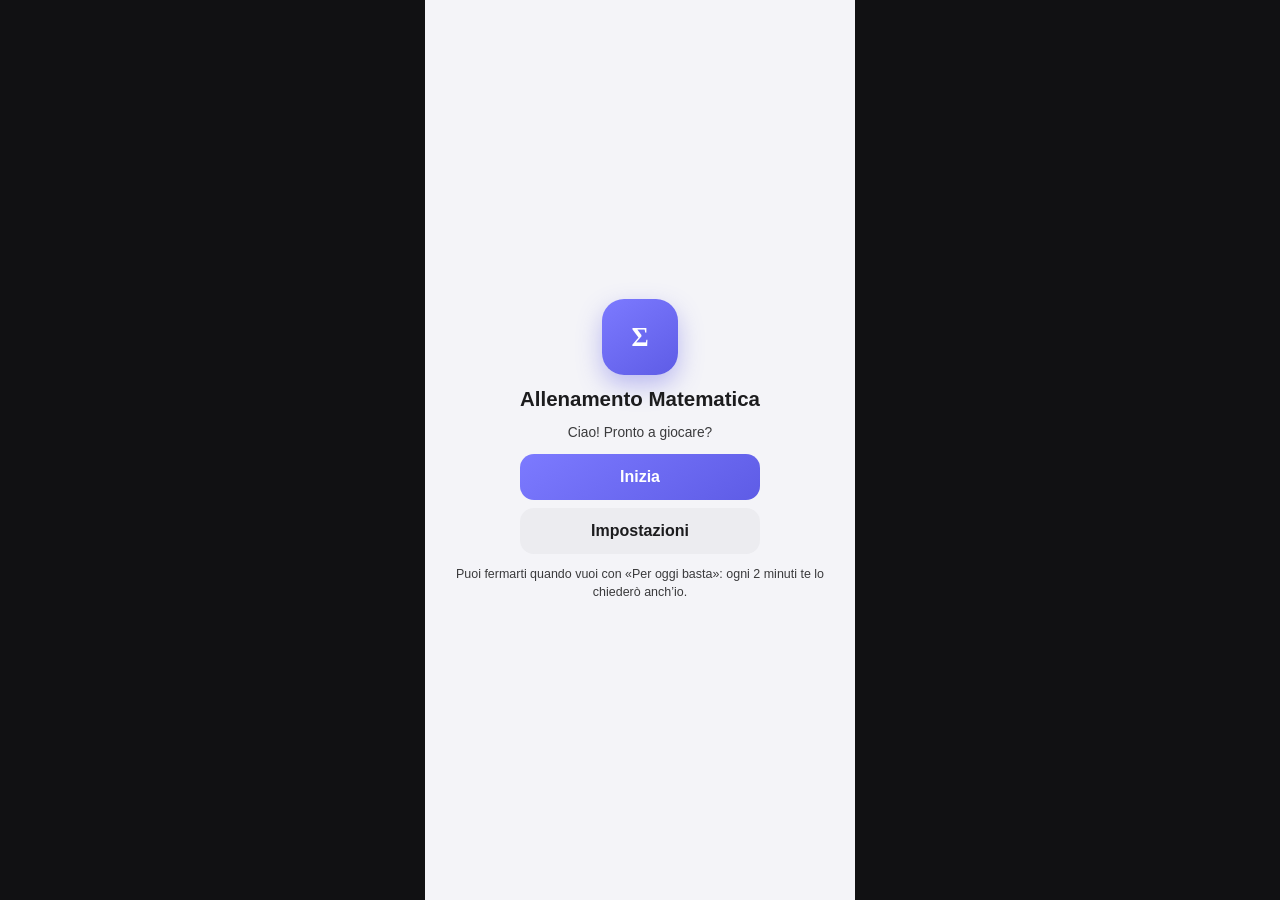
==== index.html @ 1731bcb5 "Add files via upload" ====
<!DOCTYPE html>
<html lang="it"><head>
<meta charset="UTF-8">
<meta name="viewport" content="width=device-width, initial-scale=1.0, maximum-scale=1.0, user-scalable=no, viewport-fit=cover">
<title>Allenamento Matematica</title>
<style>
:root{--bg:#f0f2f8;--card:#fff;--text:#1c1c1e;--accent:#5e5ce6;--ok:#34c759;--warn:#ff9f0a;--err:#ff3b30;--muted:#8e8e93}
body.bg-ok{background:#e8f8ef}body.bg-warn{background:#fff6e5}body.bg-err{background:#ffebe9}
.card.border-ok{border-color:var(--ok);background:#f0fdf4;box-shadow:0 0 0 3px rgba(52,199,89,.18)}
.card.border-warn{border-color:var(--warn);background:#fffbeb;box-shadow:0 0 0 3px rgba(255,159,10,.18)}
.card.border-err{border-color:var(--err);background:#fef2f2;box-shadow:0 0 0 3px rgba(255,59,48,.2)}
*{box-sizing:border-box;margin:0;padding:0;-webkit-tap-highlight-color:transparent;-webkit-touch-callout:none;-webkit-user-select:none;user-select:none;touch-action:manipulation}
input,textarea{-webkit-user-select:text;user-select:text;-webkit-touch-callout:default;touch-action:manipulation}
html,body{height:100%;width:100%;overflow:hidden;overscroll-behavior:none}
.settings{-webkit-overflow-scrolling:touch;overscroll-behavior:contain}
body{font-family:-apple-system,BlinkMacSystemFont,"SF Pro Text","Segoe UI",Roboto,Arial,sans-serif;background:#111113;color:var(--text);display:flex;justify-content:center;position:fixed;top:0;right:0;bottom:0;left:0;inset:0;padding:0;transition:background .35s;overscroll-behavior:none}
.card{width:100%;max-width:430px;height:100vh;height:100dvh;background:#fff;display:flex;flex-direction:column;overflow:hidden;border-radius:0;border:none;box-shadow:none}
.card>div:not(.hidden){flex:1;display:flex;flex-direction:column;min-height:0}
.hidden{display:none!important}
.btn{font-size:1rem;font-weight:700;height:46px;border:none;border-radius:14px;width:100%;color:#fff;background:var(--accent);display:flex;align-items:center;justify-content:center}
.btn:active{transform:scale(.97)}.btn:disabled{opacity:.4}
.btn-start{background:linear-gradient(145deg,#7c7aff,#5e5ce6)}
.btn-ghost{background:#ececf0;color:#3a3a3c;position:relative;overflow:hidden}
.btn-ghost.pressing::after{content:"";position:absolute;inset:0 auto 0 0;width:0;background:rgba(94,92,230,.35);animation:fill .9s linear forwards}
@keyframes fill{to{width:100%}}
.btn-soft{background:#636366}.btn-danger{background:#ff3b30}
.btn-exit{background:#ececf0;color:#3a3a3c;height:30px;padding:0 11px;border-radius:99px;font-size:.75rem;width:auto}
.menu,.end-screen{justify-content:center;align-items:center;gap:12px;text-align:center;padding:28px 22px}
.menu-icon{width:76px;height:76px;border-radius:22px;background:linear-gradient(145deg,#7c7aff,#5e5ce6);color:#fff;display:flex;align-items:center;justify-content:center;box-shadow:0 10px 24px rgba(94,92,230,.38)}
h1{font-size:1.28rem;font-weight:800}h2{font-size:1.1rem;font-weight:800;text-align:center}
.coach,.menu-hint,.mail-note{font-size:.86rem;color:var(--muted);line-height:1.4}
.menu-actions{display:flex;flex-direction:column;gap:8px;width:100%;max-width:240px}
.ex-wrap{min-height:0;position:relative}
.pane-top{margin:10px 10px 0;padding:10px 12px 8px;border-radius:16px;background:transparent;color:var(--text);display:flex;flex-direction:column;min-height:32%}
.pane-bot{flex:1;min-height:0;background:#1c1c1e;padding:12px 14px 16px;display:flex;border-radius:18px 18px 0 0}
.top{display:flex;justify-content:flex-end;align-items:center}
.level-wrap{flex:1}.level-label{font-size:.68rem;font-weight:600;color:var(--muted)}
.level-bar{height:6px;background:#e5e5ea;border-radius:99px;overflow:hidden}
.level-fill{height:100%;width:0;background:linear-gradient(90deg,#7c7aff,#5e5ce6);transition:width .35s}
.question-box{flex:1;display:flex;align-items:center;justify-content:center;padding:8px 8px 28px;position:relative}
.question{font-size:1.55rem;font-weight:800;text-align:center;line-height:1.25;color:#111}
.fb{position:absolute;left:12px;right:12px;bottom:8px;text-align:center;font-size:.86rem;font-weight:700;min-height:22px}
.fb-ok{color:#1a7f37}.fb-warn{color:#9a6700}.fb-err{color:#c92c22}
.fb-sub{display:block;font-size:.76rem;font-weight:600;opacity:.9;margin-top:2px}
.input-zone{display:flex;flex-direction:column;align-items:stretch;gap:8px;width:100%;flex:1;min-height:0}
.ans-show{height:46px;border:2px solid #3a3a3c;border-radius:14px;display:flex;align-items:center;justify-content:center;font-size:1.5rem;font-weight:700;background:#2c2c2e;color:#fff;flex-shrink:0}
.ans-show.empty{color:#8e8e93;font-weight:600}
.pad{flex:1;min-height:0;display:grid;grid-template-columns:repeat(3,1fr);grid-template-rows:repeat(4,1fr);gap:8px}
.pad button{border:none;border-radius:14px;background:#2c2c2e;color:#fff;font-size:1.25rem;font-weight:700;min-height:44px}
.pad button:active{transform:scale(.96);background:#3a3a3c}
.checkpoint{position:absolute;top:0;right:0;bottom:0;left:0;inset:0;background:#fff;z-index:5;display:flex;flex-direction:column;align-items:center;justify-content:center;gap:12px;padding:28px 22px;text-align:center}
.checkpoint-text{font-size:.95rem;font-weight:600;color:#3a3a3c;line-height:1.4}
.checkpoint-actions{display:flex;flex-direction:column;gap:8px;width:100%;max-width:240px}
.summary{font-size:.88rem;line-height:1.5;background:#f2f2f7;padding:12px;border-radius:14px;text-align:left;width:100%}
.settings{justify-content:flex-start;padding:16px 16px 24px;overflow-y:auto;gap:8px}
.settings-info{font-size:.72rem;line-height:1.4;color:var(--muted);background:#f2f2f7;border-radius:12px;padding:8px 10px}
.settings-info strong{color:#3a3a3c}
.settings label{font-size:.68rem;font-weight:600;color:var(--muted);display:block;margin-bottom:3px;text-transform:uppercase}
.settings input[type=text],.settings input[type=email]{font-size:.9rem;width:100%;padding:9px 12px;border:2px solid #d1d1d6;border-radius:12px;background:#f9f9fb}
.settings input[type=range]{width:100%;accent-color:#5e5ce6}
.level-set{background:#f2f2f7;border-radius:14px;padding:10px}
.level-set-head{display:flex;justify-content:space-between;align-items:center;font-size:.78rem;font-weight:700;margin:8px 0 4px}.settings-info{margin:0}
.chk{display:flex;align-items:center;gap:8px;font-size:.78rem;font-weight:600;color:#3a3a3c;margin-top:8px;text-transform:none}
.chk input{width:16px;height:16px;accent-color:#5e5ce6}
.gauges{display:flex;gap:8px;margin-bottom:8px}.gauge{flex:1;text-align:center}
.gauge svg{width:96px;height:54px;display:block;margin:0 auto}
.g-lab{font-size:.62rem;font-weight:700;color:var(--muted);text-transform:uppercase;margin-top:2px}
.g-val{font-size:.82rem;font-weight:800}
.g-hint{font-size:.62rem;font-weight:600;color:var(--muted);margin-top:4px;text-transform:none}
.settings .row{display:flex;gap:8px}.settings .row .btn{flex:1;height:40px;font-size:.85rem}


.ex-wrap{flex:1;min-height:0}.card:has(#screen-ex:not(.hidden)),.card.is-ex{border-radius:18px 18px 0 0}
.pane-top{flex:1 1 48%;min-height:0;margin:0;padding:12px 14px 8px;border-radius:0;background:#fff;border:none;color:#1c1c1e;display:flex;flex-direction:column}
.pane-top .level-label{color:#8e8e93}
.pane-top .level-bar{background:#ececf0}
.pane-top .level-fill{background:linear-gradient(90deg,#7c7aff,#5e5ce6)}
.pane-top .btn-exit{background:#5e5ce6;color:#fff;border:none;height:34px;padding:0 12px;font-weight:700}
.pane-top .question{color:#111}
.pane-top .fb-ok{color:#1a7f37}.pane-top .fb-warn{color:#9a6700}.pane-top .fb-err{color:#c92c22}
.pane-top.tone-ok{background:#f0fdf4;border-color:#34c759}
.pane-top.tone-warn{background:#fffbeb;border-color:#ff9f0a}
.pane-top.tone-err{background:#fef2f2;border-color:#ff3b30}
.pane-bot{flex:0 0 50%;height:50%;min-height:50%;width:100%;margin:0;padding:8px 8px calc(8px + env(safe-area-inset-bottom));background:#111113;border-radius:0;display:flex}
.input-zone{gap:8px}
.ans-show{background:#1c1c1e;border-color:#3a3a3c;color:#fff}
.pad{gap:7px}
.pad button{background:#2c2c2e;color:#f2f2f7;border-radius:16px}
.pad-actions{display:flex;gap:8px;flex-shrink:0;height:52px}
.btn-skip{flex:0 0 34%;background:#ff9f0a;color:#fff;height:52px;font-size:.9rem}
.btn-ok{flex:1;background:#34c759;color:#fff;height:52px;font-size:1.05rem}


.modal{position:absolute;top:0;right:0;bottom:0;left:0;inset:0;background:rgba(28,28,30,.45);display:flex;align-items:center;justify-content:center;z-index:20;padding:22px}
.modal.hidden{display:none!important}
.modal-box{background:#fff;border-radius:18px;padding:18px 16px;width:100%;max-width:300px;box-shadow:0 12px 40px rgba(0,0,0,.18)}
.modal-box p{font-size:.92rem;font-weight:600;color:#1c1c1e;line-height:1.4;margin-bottom:14px;text-align:center}
.modal-actions{display:flex;gap:8px}
.modal-actions .btn{height:42px;font-size:.9rem}

.set-head{display:flex;align-items:center;justify-content:space-between;gap:8px;margin-bottom:4px}
.set-head h2{margin:0;text-align:left}
.link-help{border:none;background:none;color:#5e5ce6;font-weight:700;font-size:.82rem;padding:4px 0}
.scale-table{width:100%;border-collapse:collapse;font-size:.72rem}
.scale-table td{padding:2px 0;vertical-align:baseline}
.scale-table td.n{width:36px;font-weight:800;color:#1c1c1e;white-space:nowrap}
.scale-table td.l{font-weight:700;padding-right:8px;white-space:nowrap}
.scale-table td.d{color:#8e8e93}
.settings{padding:10px 12px 16px;gap:6px}
.settings input[type=text],.settings input[type=email]{padding:7px 10px}
.settings .row .btn{height:36px}
.gauge svg{width:72px;height:42px}
.g-hint{display:none}

body,.card{background:#111113}
.menu,.end-screen,.settings{background:#111113;color:#f2f2f7}
.menu h1,.end-screen h2,.settings h2,.set-head h2{color:#fff}
.coach,.menu-hint,.mail-note,.settings label,.g-lab,.g-val,.level-set-head,.chk{color:#d1d1d6}
.settings-info{background:#1c1c1e;color:#c7c7cc}
.settings-info strong{color:#fff}
.level-set{background:#1c1c1e}
.settings input[type=text],.settings input[type=email]{background:#2c2c2e;border-color:#3a3a3c;color:#fff}
.btn-ghost{background:#2c2c2e;color:#fff}
.link-help{color:#a5a4ff}
.scale-table td.n,.scale-table td.l{color:#fff}
.scale-table td.d{color:#8e8e93}
.modal-box{background:#1c1c1e}
.modal-box p{color:#fff}
.summary{background:#1c1c1e;color:#f2f2f7}
.pane-top{
  flex:1 1 48%;min-height:0;margin:10px;padding:12px 14px;
  border-radius:18px;background:#f7f7fa;color:#1c1c1e;
  border:3px solid #3a3a3c;display:flex;flex-direction:column;
}
.pane-top .question{color:#111}
.pane-top .level-label{color:#636366}
.pane-top .btn-exit{background:#5e5ce6;color:#fff}
.pane-top.tone-ok{background:#e8f8ef;border-color:#34c759;border-width:4px}
.pane-top.tone-warn{background:#fff6e5;border-color:#ff9f0a;border-width:4px}
.pane-top.tone-err{background:#ffebe9;border-color:#ff3b30;border-width:4px}
.pane-bot{flex:0 0 50%;height:50%;background:#111113;margin:0;padding:8px 8px calc(8px + env(safe-area-inset-bottom));border-radius:0}
.lock-btn{width:100%;height:40px;border:none;border-radius:12px;font-weight:800;font-size:.82rem;margin-top:8px}
.lock-btn.off{background:#2c2c2e;color:#d1d1d6}
.lock-btn.on{background:#34c759;color:#fff}

.menu,.end-screen,.settings{background:#f4f4f8;color:#1c1c1e}
.menu h1,.end-screen h2,.settings h2,.set-head h2{color:#1c1c1e}
.coach,.mail-note,.settings label{color:#8e8e93}
.settings-info{background:#fff;color:#3a3a3c}
.settings-info strong{color:#1c1c1e}
.level-set{background:#fff}
.settings input[type=text],.settings input[type=email]{background:#fff;border-color:#d1d1d6;color:#1c1c1e}
.btn-ghost{background:#ececf0;color:#1c1c1e}
.link-help{color:#5e5ce6}
.scale-table td.n,.scale-table td.l{color:#1c1c1e}
.scale-table td.d{color:#8e8e93}
.modal-box{background:#fff}
.modal-box p{color:#1c1c1e}
.summary{background:#fff;color:#1c1c1e}
.bars{display:flex;flex-direction:column;gap:5px;flex:1;margin-right:8px}
.bar-row{display:flex;align-items:center;gap:8px}
.bar-row span{font-size:.62rem;font-weight:700;color:#636366;width:52px;flex-shrink:0}
.bar-track{flex:1;height:6px;background:#e5e5ea;border-radius:99px;overflow:hidden}
.bar-fill{height:100%;width:0;border-radius:99px;transition:width .35s}
.bar-fill.lvl{background:#5e5ce6}
.bar-fill.pct{background:#34c759}

.x-close{width:36px;height:36px;border:none;border-radius:18px;background:#ececf0;color:#1c1c1e;font-size:1.4rem;font-weight:700;line-height:1}
.settings{padding:8px 12px 12px;gap:5px}
.settings .row .btn{height:34px;font-size:.8rem}
.settings input[type=text],.settings input[type=email]{padding:6px 10px;font-size:.86rem}
.gauge svg{width:64px;height:38px}

@keyframes pop{0%{transform:scale(.92);opacity:0}60%{transform:scale(1.03);opacity:1}100%{transform:scale(1);opacity:1}}
@keyframes fadeUp{from{opacity:0;transform:translateY(10px)}to{opacity:1;transform:translateY(0)}}
@keyframes bounceWin{0%{transform:scale(1)}30%{transform:scale(1.07)}55%{transform:scale(.97)}78%{transform:scale(1.02)}100%{transform:scale(1)}}
@keyframes bounceTxt{0%{transform:scale(.4);opacity:0}35%{transform:scale(1.18);opacity:1}55%{transform:scale(.92)}75%{transform:scale(1.06)}100%{transform:scale(1);opacity:1}}
@keyframes pulseOk{0%{box-shadow:0 0 0 0 rgba(52,199,89,.45)}100%{box-shadow:0 0 0 14px rgba(52,199,89,0)}}
@keyframes pulseWarn{0%{box-shadow:0 0 0 0 rgba(255,159,10,.4)}100%{box-shadow:0 0 0 12px rgba(255,159,10,0)}}
@keyframes pulseErr{0%{box-shadow:0 0 0 0 rgba(255,59,48,.4)}100%{box-shadow:0 0 0 12px rgba(255,59,48,0)}}
@keyframes joy1{0%{transform:translateY(12px);opacity:0}55%{transform:translateY(-3px);opacity:1}100%{transform:translateY(0);opacity:1}}
@keyframes joy2{0%{transform:scale(.7);opacity:0}50%{transform:scale(1.08);opacity:1}100%{transform:scale(1);opacity:1}}
@keyframes joy3{0%{letter-spacing:.4px;opacity:0}100%{letter-spacing:0;opacity:1}}
@keyframes joy4{0%{transform:translateY(8px) scale(.96);opacity:0}100%{transform:none;opacity:1}}
@keyframes shakeSoft{0%,100%{transform:translateX(0)}25%{transform:translateX(-3px)}50%{transform:translateX(3px)}75%{transform:translateX(-2px)}}
@keyframes shakeHard{0%,100%{transform:translateX(0)}12%{transform:translateX(-10px)}24%{transform:translateX(10px)}36%{transform:translateX(-8px)}48%{transform:translateX(8px)}60%{transform:translateX(-5px)}76%{transform:translateX(4px)}}
.anim-pop{animation:pop .32s cubic-bezier(.22,1,.36,1)}
.anim-celeb{animation:bounceWin .55s cubic-bezier(.22,1,.36,1)}
.end-screen{animation:fadeUp .38s cubic-bezier(.22,1,.36,1)}
.end-screen h2{color:#1a7f37}
.fb-anim-joy1,.fb-anim-joy2,.fb-anim-joy3,.fb-anim-joy4{animation:bounceTxt .55s cubic-bezier(.22,1,.36,1);transform-origin:center}
.fb-anim-joy2{animation:joy2 .45s cubic-bezier(.22,1,.36,1)}
.fb-anim-joy3{animation:joy3 .4s ease-out}
.fb-anim-joy4{animation:joy4 .4s cubic-bezier(.22,1,.36,1)}
.fb-anim-sad1,.fb-anim-sad2,.fb-anim-sad3{animation:shakeSoft .38s ease-out}
.fb-anim-err{animation:shakeHard .5s ease-out}
.pane-top{transition:background .35s cubic-bezier(.22,1,.36,1),border-color .35s cubic-bezier(.22,1,.36,1),box-shadow .35s}
.pane-top.tone-ok{animation:pulseOk .55s ease-out}
.pane-top.tone-warn{animation:pulseWarn .5s ease-out,shakeSoft .38s ease-out}
.pane-top.tone-err{animation:pulseErr .5s ease-out,shakeHard .5s ease-out}
.pad button{transition:transform .08s,background .12s}
.btn,.btn-ok,.btn-skip,.btn-exit{transition:transform .12s,opacity .15s,filter .15s}
.menu-icon{transition:transform .25s}
.menu-icon:active{transform:scale(.96)}
.coach,.menu-hint{color:#3a3a3c}
.menu-hint{font-size:.78rem;font-weight:500}
.mail-note{color:#636366}
.settings label{color:#636366}
.scale-table td.d{color:#636366}
.lock-btn.off{background:#3a3a3c;color:#fff}
.pane-top{background:#fafafa;border:3px solid #2c2c2e}
.pane-top .question{color:#000}
.fb-ok{color:#0d7a32}.fb-warn{color:#8a5a00}.fb-err{color:#b42318}
.modal-actions{flex-wrap:wrap}
.modal-actions .btn{flex:1;min-width:28%;font-size:.78rem;padding:0 6px}

</style></head>
<body>
<div class="card" id="card">
<div id="screen-menu" class="menu">
<div class="menu-icon" aria-hidden="true"><svg viewBox="0 0 64 64" width="42" height="42"><text x="32" y="46" text-anchor="middle" font-size="40" font-weight="800" fill="#fff" font-family="Georgia, serif">&#931;</text></svg></div>
<h1>Allenamento Matematica</h1>
<p class="coach" id="coach-text">Ciao! Pronto a giocare?</p>
<div class="menu-actions">
<button class="btn btn-start" id="btn-start">Inizia</button>
<button class="btn btn-ghost" id="btn-settings">Impostazioni</button>
</div>
<p class="menu-hint" id="menu-hint">Puoi fermarti quando vuoi con «Per oggi basta»: ogni 2 minuti te lo chiederò anch’io.</p>
</div>
<div id="screen-ex" class="ex-wrap hidden">
<div class="pane-top">
<div class="top">
<button class="btn-exit" id="btn-enough">Per oggi basta</button>
</div>
<div class="question-box" id="qbox"><div class="question anim-pop" id="qtext"></div>
<div id="fb" class="fb hidden"></div></div>
</div>
<div class="pane-bot"><div class="input-zone">
<div class="ans-show empty" id="ans">Risposta</div>
<div class="pad" id="pad">
<button type="button" data-k="1">1</button><button type="button" data-k="2">2</button><button type="button" data-k="3">3</button>
<button type="button" data-k="4">4</button><button type="button" data-k="5">5</button><button type="button" data-k="6">6</button>
<button type="button" data-k="7">7</button><button type="button" data-k="8">8</button><button type="button" data-k="9">9</button>
<button type="button" data-k=":">:</button><button type="button" data-k="0">0</button><button type="button" data-k="del">⌫</button>
</div>
<div class="pad-actions">
<button class="btn btn-skip" id="btn-skip">Passa</button>
<button class="btn btn-ok" id="btn-ok">Conferma</button>
</div>
</div></div>
<div class="checkpoint hidden" id="checkpoint">
<p class="checkpoint-text" id="cp-text">Continuiamo o ci fermiamo?</p>
<div class="checkpoint-actions">
<button class="btn" id="cp-continue">Continua</button>
<button class="btn btn-soft" id="cp-stop">Per oggi basta</button>
</div></div></div>
<div id="screen-end" class="end-screen hidden">
<h2 id="end-title">Sessione chiusa</h2>
<div class="summary" id="sum"></div>
<p class="mail-note" id="mail-note"></p>
<button class="btn btn-soft" id="btn-home">Torna allinizio</button>
</div>
<div id="screen-set" class="settings hidden">
<div class="set-head"><h2>Impostazioni</h2><div><button type="button" class="link-help" id="help-toggle">Come funziona</button> <button type="button" class="x-close" id="btn-set-back" aria-label="Chiudi">×</button></div></div>
<div id="help-box" class="hidden">
<p class="settings-info"><strong>Che cos’è</strong><br>
App di allenamento al calcolo. Il ragazzo risponde alle domande. Il tutor decide fin dove può arrivare la difficoltà.</p>
<p class="settings-info"><strong>Tetto (livello massimo)</strong><br>
Numero da 0 a 10. 0 = solo addizioni piccole. 10 = mix da adulto (soldi, percentuali, orologio). Le domande non superano questo valore.</p>
<p class="settings-info"><strong>Raggiunto</strong><br>
Punto a cui è arrivato finora. All’inizio di una sessione riparte da qui, non da zero. Solo «Reset livello» lo azzera.</p>
<p class="settings-info"><strong>Come sale e scende</strong><br>
Risposta giusta al primo tentativo: sale di 1, fino al tetto.<br>
Risposta sbagliata o «Passa»: scende di 1, fino a 0.<br>
Dopo un errore l’app mostra lo stesso calcolo scritto in un altro modo. Si può riscrivere il numero senza cancellare.</p>
<p class="settings-info"><strong>Minuti</strong><br>
Dopo questi minuti l’app chiede se continuare o fermarsi. Si può sempre uscire con «Per oggi basta».</p>
<p class="settings-info"><strong>Tasti in basso</strong><br>
Reset livello = solo il raggiunto. Reset report = solo lo storico. Reset tutto = nome, livello e report.</p>
</div><p class="settings-info" id="scale-info"></p>
<div class="level-set">
<div class="gauges">
<div class="gauge"><svg viewBox="0 0 100 58" id="g-now"></svg><div class="g-lab">Raggiunto</div><div class="g-val" id="g-now-val">0</div><div class="g-hint">Lancetta chiara = già fatto</div></div>
<div class="gauge"><svg viewBox="0 0 100 58" id="g-cap"></svg><div class="g-lab">Tetto</div><div class="g-val" id="g-cap-val">10</div><div class="g-hint">Fino a qui si può salire</div></div>
</div>
<div class="level-set-head"><span>Livello massimo</span><span id="set-cap-num">10/10</span></div>
<input type="range" id="set-cap" min="0" max="10" step="1" value="10">
<p class="settings-info" id="set-level-desc" style="margin:6px 0 0;padding:0;background:transparent"></p>
<button type="button" class="lock-btn off" id="set-lock">Tetto aperto · tocca per bloccare</button>
<div class="level-set-head" style="margin-top:8px"><span>Ogni quanti minuti chiedere</span><span id="set-mins-num">2 min</span></div>
<input type="range" id="set-mins" min="1" max="10" step="1" value="2">
</div>
<div><label>Nome</label><input type="text" id="set-name" placeholder="Nome del ragazzo"></div>
<div><label>Nome tutor</label><input type="text" id="set-tutor-name" placeholder="Nome tutor"></div>
<div><label>Email tutor</label><input type="email" id="set-email" placeholder="tutor@email.com"></div>
<div class="row"><button class="btn" id="btn-save">Salva</button></div>
<div class="row"><button class="btn btn-soft" id="btn-reset-level">Reset livello</button><button class="btn btn-soft" id="btn-reset-hist">Reset report</button></div>
<div class="row"><button class="btn btn-danger" id="btn-reset-all">Reset tutto</button></div>

</div>
<div class="modal hidden" id="modal">
<div class="modal-box">
<p id="modal-text"></p>
<div class="modal-actions" id="modal-actions">
<button class="btn btn-ghost" id="modal-no">Annulla</button>
<button class="btn btn-soft" id="modal-stay" style="display:none">Resta qui</button>
<button class="btn" id="modal-yes">Ok</button>
</div></div></div>
</div>
<script>
(() => {
  const MAX_LEVEL=10, MIN_LEVEL=0;
  const LEVEL_INFO=[
    {min:0,max:0,label:"Inizio",desc:"Solo addizioni piccole"},
    {min:1,max:2,label:"Base",desc:"Addizioni e sottrazioni"},
    {min:3,max:4,label:"Tempo",desc:"Orologio"},
    {min:5,max:6,label:"Intermedio",desc:"Moltiplicazioni e frazioni"},
    {min:7,max:8,label:"Esperto",desc:"Divisioni"},
    {min:9,max:9,label:"Ampio",desc:"Numeri piu alti"},
    {min:10,max:10,label:"Adulto",desc:"Mix, soldi, percentuali"}
  ];
  const levelInfo=lvl=>LEVEL_INFO.find(t=>lvl>=t.min&&lvl<=t.max)||LEVEL_INFO[LEVEL_INFO.length-1];
  const LS={
    get:function(k){ try{ return localStorage.getItem(k); }catch(e){ return null; } },
    set:function(k,v){ try{ localStorage.setItem(k,v); return true; }catch(e){ return false; } },
    clear:function(){ try{ localStorage.clear(); }catch(e){} }
  };
  document.addEventListener("touchstart",function(){},{passive:true});
  document.addEventListener("contextmenu",function(e){ var t=e.target; if(t&&(t.tagName==="INPUT"||t.tagName==="TEXTAREA")) return; e.preventDefault(); });
  let NAME=LS.get("m_name")||"";
  let TUTOR_NAME=LS.get("m_tutor_name")||"";
  let TUTOR=LS.get("m_email")||"";
  let cap=+LS.get("m_cap"); if(Number.isNaN(cap)||cap<MIN_LEVEL||cap>MAX_LEVEL) cap=MAX_LEVEL;
  let locked=LS.get("m_lock")==="1";
  let mins=+LS.get("m_mins")||2; if(mins<1||mins>10) mins=2;
  const checkSec=()=>mins*60;
  let reached=+LS.get("m_reached"); if(Number.isNaN(reached)) reached=+LS.get("m_level")||0;
  let level=MIN_LEVEL;
  let history=JSON.parse(LS.get("m_hist")||"[]");
  let sigs=JSON.parse(LS.get("m_sigs")||"[]");
  let session=[],cur=null,attempts=0,busy=false,qStart=0,checkTimer=null,sessionKind="add",replaceNext=false,winStreak=0;
  const $=id=>document.getElementById(id);
  function resetTheme(){var top=document.querySelector('.pane-top'); if(top) top.classList.remove('tone-ok','tone-warn','tone-err');}
  function theme(k){resetTheme(); var top=document.querySelector('.pane-top'); if(top&&k) top.classList.add('tone-'+k);}
  const playLevel=()=>Math.max(MIN_LEVEL,Math.min(cap,level));
  const rand=(a,b)=>Math.floor(Math.random()*(b-a+1))+a;
  function fillSettings(){
    $("set-name").value=NAME||"";
    $("set-tutor-name").value=TUTOR_NAME||"";
    $("set-email").value=TUTOR||"";
    syncSetSliders();
  }
  function show(id){["screen-menu","screen-ex","screen-end","screen-set"].forEach(s=>$(s).classList.toggle("hidden",s!==id)); $("card").classList.toggle("is-ex",id==="screen-ex"); if(id==="screen-menu") updateMini(); if(id==="screen-set") fillSettings();}
  function updateMini(){
    $("coach-text").textContent=NAME?("Ciao "+NAME+"! Pronto a giocare?"):"Ciao! Pronto a giocare?";
    var hint=$("menu-hint");
    if(hint) hint.textContent="Puoi fermarti quando vuoi con «Per oggi basta»: ogni "+mins+" minut"+(mins===1?"o":"i")+" te lo chiederò anch’io.";
  }
  function updateLevelUI(){/* barre rimosse: non distrarre */}
  function getAns(){const el=$("ans"); return el.classList.contains("empty")?"":(el.textContent||"").trim();}
  function setAns(v){const el=$("ans"); if(!v){el.textContent="Risposta";el.classList.add("empty");}else{el.textContent=v;el.classList.remove("empty");}}
  function gaugeColor(v){return v<=3?"#34c759":v<=7?"#ff9f0a":"#ff3b30";}
  function needle(val,color){const t=val/MAX_LEVEL,a=Math.PI*(1+t); return "<line x1='50' y1='50' x2='"+(50+36*Math.cos(a))+"' y2='"+(50+36*Math.sin(a))+"' stroke='"+color+"' stroke-width='3' stroke-linecap='round'/>";}
  function drawGauge(id,val,ghost){
    const el=$(id); if(!el) return;
    const t=val/MAX_LEVEL,col=gaugeColor(val);
    let html="<path d='M14 50 A36 36 0 0 1 86 50' fill='none' stroke='#e5e5ea' stroke-width='10' stroke-linecap='round'/>"+
      "<path d='M14 50 A36 36 0 0 1 86 50' fill='none' stroke='"+col+"' stroke-width='10' stroke-linecap='round' stroke-dasharray='"+(t*113)+" 113'/>";
    if(ghost!=null&&ghost!==val) html+=needle(ghost,"#c7c7cc");
    el.innerHTML=html+needle(val,"#3a3a3c")+"<circle cx='50' cy='50' r='4' fill='#3a3a3c'/>";
  }
  function syncLockBtn(){
    var b=$("set-lock");
    if(!b) return;
    b.className="lock-btn "+(locked?"on":"off");
    b.textContent=locked?"Tetto bloccato a "+cap+" · tocca per sbloccare":"Tetto aperto a "+cap+" · tocca per bloccare";
  }
  function syncSetSliders(){
    $("set-cap").value=String(cap); $("set-cap-num").textContent=cap+"/"+MAX_LEVEL;
    syncLockBtn(); $("set-mins").value=String(mins); $("set-mins-num").textContent=mins+" min";
    const li=levelInfo(cap); $("set-level-desc").textContent=li.label+" — "+li.desc;
    $("g-now-val").textContent=String(reached); $("g-cap-val").textContent=String(cap);
    drawGauge("g-now",Math.min(reached,cap),reached>cap?reached:null); drawGauge("g-cap",cap,null);
  }
  function kindFor(lvl){
    if(lvl<=0) return "add";
    if(lvl<=2) return Math.random()<.5?"add":"sub";
    if(lvl<=4) return "time";
    if(lvl<=6) return Math.random()<.5?"mul":"frac";
    if(lvl<=8) return "div";
    if(lvl===9) return ["add","sub","mul","div"][rand(0,3)];
    return ["mul","div","pct","triple","money","time"][rand(0,5)];
  }
  function build(lvl){
    const type=sessionKind;
    let text="",target="",allowed=[],cat="",hint="",a=0,b=0,op="+";
    const hi=lvl===0?6:lvl<=2?12:lvl<=8?24+lvl*3:160;
    if(type==="add"||type==="sub"||type==="mul"){
      cat="Aritmetica"; op=type==="sub"?"-":type==="mul"?"*":"+";
      if(op==="+"){a=rand(1,hi);b=rand(1,hi);target=String(a+b);hint=a+" e ancora "+b;}
      else if(op==="-"){a=rand(3,Math.max(4,hi));b=rand(1,a);target=String(a-b);hint="da "+b+" quanto manca a "+a;}
      else{a=rand(2,lvl>=9?19:Math.min(12,2+lvl));b=rand(2,lvl>=9?12:Math.min(9,2+Math.floor(lvl/2)));target=String(a*b);hint=a+" per "+b;}
      text=a+" "+(op==="*"?"x":op)+" "+b+" = ?"; allowed=[target];
    } else if(type==="frac"){
      cat="Frazioni"; const fracs=[{n:"la meta di",d:2},{n:"un terzo di",d:3},{n:"un quarto di",d:4}];
      const f=fracs[rand(0,Math.min(2,Math.max(0,lvl-5)))]; const base=rand(1,2+lvl)*f.d;
      text="Quanto e "+f.n+" "+base+"?"; target=String(base/f.d); allowed=[target]; hint=base+" spezzato in "+f.d+" parti uguali";
    } else if(type==="div"){
      cat="Divisioni"; b=rand(2,9); const res=rand(2,8); a=b*res;
      text=a+" : "+b+" = ?"; target=String(res); allowed=[target]; hint=b+" x ? = "+a; op="/";
    } else if(type==="pct"){
      cat="Percentuali"; const p=[10,20,25,50][rand(0,3)], base=rand(2,12)*10;
      target=String(Math.round(base*p/100)); text=p+"% di "+base+" = ?"; allowed=[target]; hint=p+"% e "+p+"/100 di "+base;
    } else if(type==="triple"){
      cat="Tre termini"; a=rand(10,80); b=rand(10,80); const c=rand(2,20);
      if(Math.random()<.5){target=String(a+b-c);text=a+" + "+b+" - "+c+" = ?";hint="prima "+a+"+"+b+", poi togli "+c;}
      else{target=String(a-c+b);text=a+" - "+c+" + "+b+" = ?";hint="prima "+a+"-"+c+", poi aggiungi "+b;}
      allowed=[target];
    } else if(type==="money"){
      cat="Soldi"; a=[1,2,3,5][rand(0,3)]; b=rand(2,4);
      target=String(a*b); text=b+" cose da "+a+" euro. Totale?"; allowed=[target]; hint=a+" per "+b+" volte"; op="E";
    } else {
      cat="Orologio"; const h=rand(8,18), m=Math.random()>.55?30:0, addH=rand(0,2), addM=Math.random()>.5?30:(addH===0?30:0);
      const start=String(h).padStart(2,"0")+":"+String(m).padStart(2,"0");
      const tot=h*60+m+addH*60+addM, fh=Math.floor(tot/60)%24, fm=tot%60;
      target=String(fh).padStart(2,"0")+":"+String(fm).padStart(2,"0");
      const delta=addH&&!addM?(addH===1?"1 ora":addH+" ore"):addH&&addM?(addH===1?"1 ora e mezza":addH+" ore e mezza"):"mezzora";
      text="Sono le "+start+". Tra "+delta+", che ora sara?"; hint="parti da "+start+" e aggiungi "+delta;
      allowed=[target, fh+"."+String(fm).padStart(2,"0"), fh+":"+String(fm).padStart(2,"0")];
      if(fm===0){ allowed.push(String(fh), String(fh).padStart(2,"0")); const h12=fh>12?fh-12:fh; allowed.push(String(h12), String(h12).padStart(2,"0")); }
    }
    return {text:text,target:target,allowed:allowed,cat:cat,hint:hint,a:a,b:b,op:op,kind:type,sig:cat+"_"+text};
  }
  function nextQ(){
    sessionKind=kindFor(playLevel());
    let ex=null,tries=0;
    while(!ex&&tries<40){tries++; const c=build(playLevel()); if(!sigs.includes(c.sig)) ex=c;}
    if(!ex) ex=build(playLevel());
    sigs.push(ex.sig); if(sigs.length>60) sigs.shift(); LS.set("m_sigs",JSON.stringify(sigs));
    cur=ex; attempts=0;
    const qel=$("qtext"); qel.textContent=cur.text; qel.classList.remove("anim-pop"); void qel.offsetWidth; qel.classList.add("anim-pop");
    setAns(""); busy=false; replaceNext=false; $("btn-ok").disabled=false; $("fb").className="fb hidden"; resetTheme(); qStart=Date.now();
  }
  function start(){
    session=[]; level=Math.max(MIN_LEVEL,Math.min(cap,reached||MIN_LEVEL)); updateLevelUI(); show("screen-ex");
    if(checkTimer) clearTimeout(checkTimer);
    checkTimer=setTimeout(function(){ $("cp-text").textContent="Stai giocando da "+mins+" minut"+(mins===1?"o":"i")+". Continuiamo o ci fermiamo?"; $("checkpoint").classList.remove("hidden"); }, checkSec()*1000);
    nextQ();
  }
  function errKind(user,ok){
    if(ok) return ""; if(user==="SKIP") return "skip";
    const n=parseFloat(String(user).replace(",",".")), a=+cur.a, b=+cur.b, op=cur.op;
    if((op==="*"||op==="-"||op==="/")&&n===a+b) return "segno";
    if(op==="*"||cur.kind==="mul") return "tabellina";
    if(op==="/"||cur.kind==="div") return "tabellina";
    if((op==="+"||op==="-")&&!Number.isNaN(n)&&Math.abs(n-(+cur.target))===10) return "riporto";
    return "calcolo";
  }
  function log(user,ok,sec){ const rec={ts:new Date().toISOString(),cat:cur.cat,q:cur.text,user:user,correct:cur.target,ok:ok,sec:sec,att:attempts,lvl:playLevel(),kind:cur.kind,err:errKind(user,ok)}; session.push(rec); history.push(rec); }
  function adjust(ok, mode){
    if(ok&&attempts===1){
      winStreak++;
      if(winStreak>=3 && level<cap){ level++; winStreak=0; }
    } else {
      winStreak=0;
      if(mode!=="mid" && level>MIN_LEVEL) level--;
    }
    if(level>cap) level=cap;
    if(level>reached) reached=level;
    LS.set("m_level",String(level)); LS.set("m_reached",String(reached)); updateLevelUI();
  }
  function afterItem(){ nextQ(); }
  function check(){
    if(busy) return; const val=getAns(); if(!val) return; attempts++;
    const sec=Math.round((Date.now()-qStart)/1000);
    const ok=cur.allowed.map(function(a){return String(a).toLowerCase();}).includes(val.toLowerCase());
    const fb=$("fb"); fb.classList.remove("hidden");
    if(ok){
      theme("ok");
      fb.className="fb fb-ok fb-anim-joy1"; fb.textContent="Giusto.";
      var top=document.querySelector(".pane-top");
      if(top){ top.classList.remove("anim-celeb"); void top.offsetWidth; top.classList.add("anim-celeb"); }
      var qbox=$("qbox"); qbox.classList.remove("anim-celeb"); void qbox.offsetWidth; qbox.classList.add("anim-celeb");
      busy=true; $("btn-ok").disabled=true; log(val,true,sec); adjust(true); setTimeout(afterItem,900);
    } else {
      theme("warn"); replaceNext=true;
      fb.className="fb fb-warn fb-anim-sad1"; fb.innerHTML="Riprova"+(cur.hint?"<span class='fb-sub'>"+cur.hint+"</span>":"");
    }
  }
  function skip(){
    if(busy) return; const sec=Math.round((Date.now()-qStart)/1000);
    const typed=getAns();
    const empty=!typed;
    const fb=$("fb"); fb.classList.remove("hidden"); theme("err");
    fb.className="fb fb-err fb-anim-err";
    fb.innerHTML="Era "+cur.target+(cur.hint?"<span class='fb-sub'>"+cur.hint+"</span>":"");
    busy=true; $("btn-ok").disabled=true;
    log(empty?"SKIP":("SKIP:"+typed), false, sec);
    adjust(false, empty?"err":"mid");
    setTimeout(afterItem,1400);
  }
  function finish(title){
    if(checkTimer) clearTimeout(checkTimer); $("checkpoint").classList.add("hidden");
    LS.set("m_hist",JSON.stringify(history));
    const ok=session.filter(function(x){return x.ok;}).length, li=levelInfo(playLevel());
    $("end-title").textContent=title;
    var skip=session.filter(function(x){return String(x.user).indexOf("SKIP")===0;}).length;
    var skipEmpty=session.filter(function(x){return x.user==="SKIP";}).length;
    var wrong=session.filter(function(x){return !x.ok && String(x.user).indexOf("SKIP")!==0;}).length + skipEmpty;
    var errs={}; session.forEach(function(x){if(!x.ok&&x.err) errs[x.err]=(errs[x.err]||0)+1;});
    var ek=Object.keys(errs);
    var last7=history.filter(function(h){return Date.now()-new Date(h.ts)<7*864e5;});
    var last30=history.filter(function(h){return Date.now()-new Date(h.ts)<30*864e5;});
    var det=session.map(function(x,i){ return (i+1)+". "+x.q+" → "+x.user+(x.ok?" OK":" "+(x.err||"no").toUpperCase()+" (era "+x.correct+")"); }).join("<br>");
    $("sum").innerHTML="Esercizi fatti: <b>"+session.length+"</b><br>Corretti: <b>"+ok+"</b><br>Difficoltà: <b>"+li.label+"</b> (livello "+playLevel()+"/"+cap+")"+
      (ek.length?"<br>Tipi: "+ek.map(function(k){return k+" "+errs[k];}).join(", "):"")+
      "<br>Livello "+playLevel()+" / tetto "+cap+" · "+li.label+
      "<br><br><b>Dettaglio</b><br>"+det+
      "<br><br><b>7 giorni</b> "+last7.length+" es · "+last7.filter(function(x){return x.ok;}).length+" ok"+
      "<br><b>30 giorni</b> "+last30.length+" es · "+last30.filter(function(x){return x.ok;}).length+" ok";
    $("mail-note").textContent=TUTOR?"Tra pochi secondi si aprirà l’app Mail: per inviare il report al tutor tocca «Invia».":"Nessuna email del tutor impostata: vai in Impostazioni per configurarla e inviare il report.";
    show("screen-end"); if(!TUTOR) return;
    
    var avg=session.length?Math.round(session.reduce(function(a,x){return a+x.sec;},0)/session.length):0;
    var last7=history.filter(function(h){return Date.now()-new Date(h.ts)<7*864e5;});
    var last30=history.filter(function(h){return Date.now()-new Date(h.ts)<30*864e5;});
    var byDay={};
    history.forEach(function(h){ var d=new Date(h.ts).toLocaleDateString("it-IT"); if(!byDay[d]) byDay[d]={t:0,o:0,s:0}; byDay[d].t++; if(h.ok) byDay[d].o++; byDay[d].s+=h.sec; });
    var body="";
    if(TUTOR_NAME) body+="Ciao "+TUTOR_NAME+",\n\n";
    body+="REPORT MATEMATICA";
    if(NAME) body+=" – "+NAME;
    body+="\n"+new Date().toLocaleString("it-IT")+"\nDifficoltà: "+li.label+" – "+li.desc+" (livello "+playLevel()+"/"+cap+")\n\n";
    body+="OGGI\nEsercizi: "+session.length+"\nCorretti: "+ok+"\n";
    if(session.length) body+="Tempo medio: "+avg+"s\n";
    if(ek.length) body+="Errori: "+ek.map(function(k){return k+" "+errs[k];}).join(", ")+"\n";
    body+="\nDettaglio:\n";
    session.forEach(function(x,n){
      var line=(n+1)+". "+x.q+" → "+x.user;
      if(x.ok) line+=x.att>1?(" (OK dopo "+x.att+" tentativi)"):" (OK)";
      else line+=" ("+(x.err||"SKIP").toUpperCase()+" – soluzione "+x.correct+")";
      line+=" "+x.sec+"s\n";
      body+=line;
    });
    var o7=last7.filter(function(x){return x.ok;}).length;
    var o30=last30.filter(function(x){return x.ok;}).length;
    body+="\nULTIMI 7 GIORNI\nEsercizi: "+last7.length+" | Corretti: "+o7;
    if(last7.length) body+=" ("+Math.round(100*o7/last7.length)+"%)";
    body+="\n\nULTIMI 30 GIORNI\nEsercizi: "+last30.length+" | Corretti: "+o30;
    if(last30.length) body+=" ("+Math.round(100*o30/last30.length)+"%)";
    body+="\n\nATTIVITÀ (ultime 14)\n";
    Object.keys(byDay).sort().reverse().slice(0,14).forEach(function(d){ var x=byDay[d]; body+=d+": "+x.t+" es • "+x.o+" ok • media "+Math.round(x.s/x.t)+"s\n"; });
    if(history.length) body+="\nUltima: "+new Date(history[history.length-1].ts).toLocaleString("it-IT")+"\n";
    setTimeout(function(){ location.href="mailto:"+TUTOR+"?subject="+encodeURIComponent("Report Matematica"+(NAME?" – "+NAME:""))+"&body="+encodeURIComponent(body); },3500);
  }
  function enough(){ finish(NAME?("Per oggi basta "+NAME+", sei stato bravo!"):"Per oggi basta, sei stato bravo!"); }
  $("pad").addEventListener("pointerdown",function(e){
    const btn=e.target.closest("button"); if(!btn||busy) return; e.preventDefault();
    const k=btn.getAttribute("data-k"), curVal=getAns();
    if(k==="del"){ setAns(curVal.slice(0,-1)); replaceNext=false; }
    else if(replaceNext){ setAns(k===":"?":":k); replaceNext=false; }
    else if(curVal.length<8) setAns(curVal+k);
  });
  let pressTimer=null; const setBtn=$("btn-settings");
  setBtn.addEventListener("pointerdown",function(e){
    e.preventDefault(); setBtn.classList.add("pressing");
    pressTimer=setTimeout(function(){ setBtn.classList.remove("pressing"); $("set-name").value=NAME; $("set-tutor-name").value=TUTOR_NAME; $("set-email").value=TUTOR; syncSetSliders(); show("screen-set"); },900);
  });
  ["pointerup","pointerleave","pointercancel"].forEach(function(ev){ setBtn.addEventListener(ev,function(){clearTimeout(pressTimer);setBtn.classList.remove("pressing");}); });
  $("set-cap").addEventListener("input",function(){ cap=Math.max(MIN_LEVEL,Math.min(MAX_LEVEL,+$("set-cap").value)); syncSetSliders(); updateLevelUI(); });
  $("set-lock").addEventListener("click",function(){ locked=!locked; syncLockBtn(); });
  $("set-mins").addEventListener("input",function(){ mins=Math.max(1,Math.min(10,+$("set-mins").value||2)); $("set-mins-num").textContent=mins+" min"; updateMini(); });
  function persistSettings(){
    NAME=$("set-name").value.trim(); TUTOR_NAME=$("set-tutor-name").value.trim(); TUTOR=$("set-email").value.trim()||TUTOR;
    cap=Math.max(MIN_LEVEL,Math.min(MAX_LEVEL,+$("set-cap").value)); mins=Math.max(1,Math.min(10,+$("set-mins").value||2));
    LS.set("m_name",NAME); LS.set("m_tutor_name",TUTOR_NAME); LS.set("m_email",TUTOR);
    LS.set("m_cap",String(cap)); LS.set("m_lock",locked?"1":"0"); LS.set("m_mins",String(mins)); LS.set("m_reached",String(reached));
    updateMini(); updateLevelUI(); syncSetSliders();
  }
  $("btn-save").onclick=function(){
    openModal("Salvare le impostazioni?", true, function(choice){
      if(!choice) return;
      persistSettings();
      if(choice==="yes") show("screen-menu");
    }, false, true);
  };
  $("btn-reset-level").onclick=function(){ openModal("Azzerare il livello raggiunto?", true, function(ok){ if(!ok) return; level=MIN_LEVEL; reached=MIN_LEVEL; LS.set("m_level","0"); LS.set("m_reached","0"); updateLevelUI(); syncSetSliders(); }, true); };
  $("btn-reset-hist").onclick=function(){ openModal("Cancellare lo storico dei report?", true, function(ok){ if(!ok) return; history=[]; session=[]; LS.set("m_hist","[]"); }, true); };
  $("btn-reset-all").onclick=function(){ openModal("Cancellare nome, livello e report?", true, function(ok){ if(!ok) return; LS.clear(); NAME="";TUTOR_NAME="";TUTOR=""; level=MIN_LEVEL; reached=MIN_LEVEL; cap=MAX_LEVEL; locked=false; mins=2; history=[]; session=[]; sigs=[]; $("set-name").value=""; $("set-tutor-name").value=""; $("set-email").value=""; updateMini(); updateLevelUI(); syncSetSliders(); }, true); };
  $("btn-set-back").onclick=function(){ cap=+LS.get("m_cap"); if(Number.isNaN(cap)) cap=MAX_LEVEL; locked=LS.get("m_lock")==="1"; show("screen-menu"); };
  $("cp-continue").onclick=function(){ $("checkpoint").classList.add("hidden"); if(checkTimer) clearTimeout(checkTimer); checkTimer=setTimeout(function(){ $("cp-text").textContent="Stai giocando da "+mins+" minut"+(mins===1?"o":"i")+". Continuiamo o ci fermiamo?"; $("checkpoint").classList.remove("hidden"); },checkSec()*1000); };
  $("cp-stop").onclick=function(){ $("checkpoint").classList.add("hidden"); enough(); };
  
  var modalCb=null;
  function openModal(text, needCancel, cb, danger, triple){
    $("modal-text").textContent=text;
    $("modal-no").style.display=needCancel?"":"none";
    $("modal-stay").style.display=triple?"":"none";
    $("modal-yes").textContent=triple?"Salva ed esci":(needCancel?"Conferma":"Ok");
    $("modal-stay").textContent="Salva e rimani";
    $("modal-yes").className=danger?"btn btn-danger":"btn";
    $("modal").classList.remove("hidden");
    modalCb=cb||null;
  }
  $("modal-yes").onclick=function(){ $("modal").classList.add("hidden"); if(modalCb) modalCb("yes"); modalCb=null; };
  $("modal-stay").onclick=function(){ $("modal").classList.add("hidden"); if(modalCb) modalCb("stay"); modalCb=null; };
  $("modal-no").onclick=function(){ $("modal").classList.add("hidden"); if(modalCb) modalCb(false); modalCb=null; };
$("help-toggle").onclick=function(){ $("help-box").classList.toggle("hidden"); };
  $("btn-start").onclick=start; $("btn-enough").onclick=enough; $("btn-ok").onclick=check; $("btn-skip").onclick=skip; $("btn-home").onclick=function(){show("screen-menu");};
  $("scale-info").innerHTML="<table class='scale-table'>"+LEVEL_INFO.map(function(t){var n=t.min===t.max?String(t.min):t.min+"–"+t.max; return "<tr><td class='n'>"+n+"</td><td class='l'>"+t.label+"</td><td class='d'>"+t.desc+"</td></tr>";}).join("")+"</table>";
  updateMini(); updateLevelUI(); show("screen-menu");
})();

</script>
</body></html>
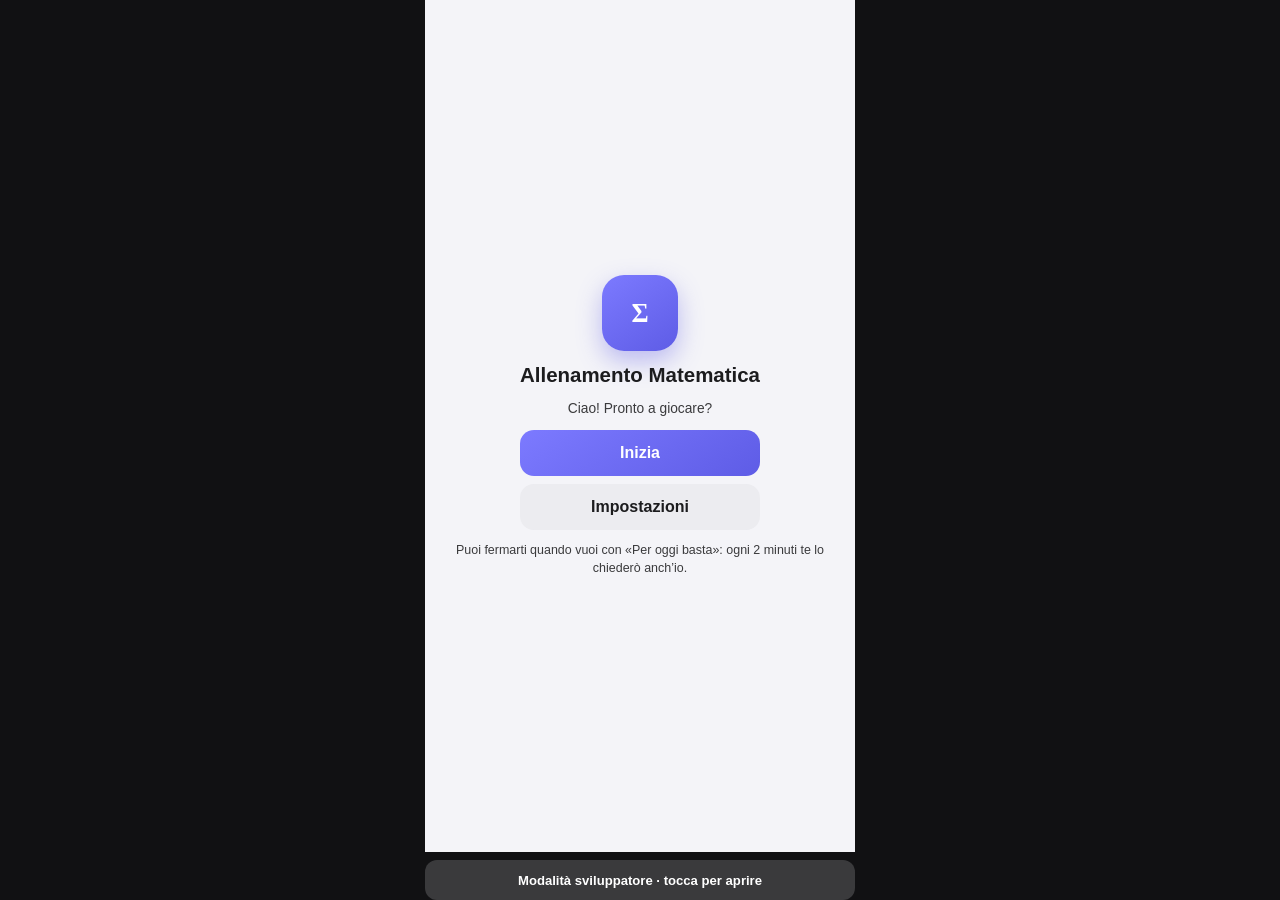
==== commit c5127fdc: "Add files via upload" ====
--- a/index.html
+++ b/index.html
@@ -214,6 +214,18 @@
 .modal-actions{flex-wrap:wrap}
 .modal-actions .btn{flex:1;min-width:28%;font-size:.78rem;padding:0 6px}
 
+
+.tutor-box{margin-top:8px;background:#1c1c1e;color:#f2f2f7;border-radius:12px;padding:8px 10px}
+.tutor-box h3{font-size:.78rem;margin:0 0 6px;color:#fff}
+.tutor-live,.tutor-test-out,#tutor-json{width:100%;font-family:ui-monospace,Menlo,monospace;font-size:.62rem;line-height:1.35;white-space:pre-wrap;background:#111113;color:#e8e8ed;border-radius:8px;padding:8px;border:1px solid #3a3a3c}
+#tutor-json{min-height:90px}
+.tutor-row{font-size:.68rem;color:#d1d1d6;padding:2px 0;border-bottom:1px solid #2c2c2e}
+.tutor-actions{display:flex;flex-wrap:wrap;gap:6px;margin:8px 0}
+.tutor-actions .btn{height:32px;font-size:.72rem;width:auto;flex:1 1 30%;padding:0 8px}
+
+.dev-panel{margin-top:8px}
+.chk{display:flex;align-items:center;gap:8px;font-size:.78rem;font-weight:600;color:#3a3a3c;margin-top:6px;text-transform:none}
+.chk input{width:16px;height:16px;accent-color:#5e5ce6}
 </style></head>
 <body>
 <div class="card" id="card">
@@ -244,7 +256,7 @@
 <button type="button" data-k=":">:</button><button type="button" data-k="0">0</button><button type="button" data-k="del">⌫</button>
 </div>
 <div class="pad-actions">
-<button class="btn btn-skip" id="btn-skip">Passa</button>
+<button class="btn btn-skip" id="btn-skip">Non lo so</button>
 <button class="btn btn-ok" id="btn-ok">Conferma</button>
 </div>
 </div></div>
@@ -276,7 +288,9 @@
 <p class="settings-info"><strong>Minuti</strong><br>
 Dopo questi minuti l’app chiede se continuare o fermarsi. Si può sempre uscire con «Per oggi basta».</p>
 <p class="settings-info"><strong>Tasti in basso</strong><br>
-Reset livello = solo il raggiunto. Reset report = solo lo storico. Reset tutto = nome, livello e report.</p>
+Reset livello = solo il raggiunto. Reset report = solo lo storico. Reset tutto = solo dati V1. Il profilo V2 ha un reset dedicato in Area tutor.</p>
+<p class="settings-info"><strong>V2 adattiva</strong><br>
+Le domande partono da addizioni e sottrazioni. L’app tiene traccia di cosa è stabile e cosa va ripassato. Il ragazzo vede solo la domanda. I dettagli stanno in Area tutor.</p>
 </div><p class="settings-info" id="scale-info"></p>
 <div class="level-set">
 <div class="gauges">
@@ -297,6 +311,38 @@
 <div class="row"><button class="btn btn-soft" id="btn-reset-level">Reset livello</button><button class="btn btn-soft" id="btn-reset-hist">Reset report</button></div>
 <div class="row"><button class="btn btn-danger" id="btn-reset-all">Reset tutto</button></div>
 
+</div>
+
+
+<button type="button" class="lock-btn off" id="btn-devmode">Modalità sviluppatore · tocca per aprire</button>
+<div class="dev-panel hidden" id="dev-panel">
+<p class="settings-info"><strong>Modalità sviluppatore</strong><br>
+Qui si accendono i pacchetti extra. A modalità chiusa il ragazzo fa solo addizioni e sottrazioni. Salva dopo aver cambiato.</p>
+<div id="dev-packs"></div>
+<div class="row" style="margin-top:8px">
+<button type="button" class="btn btn-soft" id="btn-packs-all">Tutti i pacchetti</button>
+<button type="button" class="btn btn-ghost" id="btn-packs-core">Solo add/sub</button>
+</div>
+</div>
+<div class="tutor-box hidden" id="tutor-box">
+<h3>Area tutor V2</h3>
+<p class="settings-info" style="background:#111113;color:#c7c7cc">Il ragazzo non usa questa sezione. Qui si vede come il motore sta scegliendo le domande.</p>
+<pre class="tutor-live" id="tutor-live">Nessuna domanda attiva.</pre>
+<div id="tutor-skills"></div>
+<div class="tutor-actions">
+<button type="button" class="btn btn-soft" id="btn-force-easy">Forza facile</button>
+<button type="button" class="btn btn-soft" id="btn-force-review">Forza ripasso</button>
+<button type="button" class="btn btn-soft" id="btn-force-new">Forza nuova</button>
+<button type="button" class="btn btn-ghost" id="btn-force-off">Forzatura off</button>
+<button type="button" class="btn btn-soft" id="btn-reset-skill">Reset competenza</button>
+<button type="button" class="btn btn-danger" id="btn-reset-v2">Reset profilo V2</button>
+<button type="button" class="btn btn-soft" id="btn-show-json">Vedi JSON</button>
+<button type="button" class="btn btn-soft" id="btn-export-v2">Esporta</button>
+<button type="button" class="btn btn-soft" id="btn-import-v2">Importa</button>
+<button type="button" class="btn" id="btn-selftest">Test motore</button>
+</div>
+<textarea id="tutor-json" placeholder="JSON profilo V2"></textarea>
+<pre class="tutor-test-out" id="tutor-test-out"></pre>
 </div>
 <div class="modal hidden" id="modal">
 <div class="modal-box">
@@ -311,286 +357,616 @@
 (() => {
   const MAX_LEVEL=10, MIN_LEVEL=0;
   const LEVEL_INFO=[
-    {min:0,max:0,label:"Inizio",desc:"Solo addizioni piccole"},
+    {min:0,max:0,label:"Inizio",desc:"Addizioni piccole"},
     {min:1,max:2,label:"Base",desc:"Addizioni e sottrazioni"},
     {min:3,max:4,label:"Tempo",desc:"Orologio"},
-    {min:5,max:6,label:"Intermedio",desc:"Moltiplicazioni e frazioni"},
+    {min:5,max:6,label:"Intermedio",desc:"Moltiplicazioni"},
     {min:7,max:8,label:"Esperto",desc:"Divisioni"},
-    {min:9,max:9,label:"Ampio",desc:"Numeri piu alti"},
-    {min:10,max:10,label:"Adulto",desc:"Mix, soldi, percentuali"}
+    {min:9,max:9,label:"Ampio",desc:"Numeri più alti"},
+    {min:10,max:10,label:"Adulto",desc:"Mix quotidiano"}
   ];
   const levelInfo=lvl=>LEVEL_INFO.find(t=>lvl>=t.min&&lvl<=t.max)||LEVEL_INFO[LEVEL_INFO.length-1];
   const LS={
     get:function(k){ try{ return localStorage.getItem(k); }catch(e){ return null; } },
-    set:function(k,v){ try{ localStorage.setItem(k,v); return true; }catch(e){ return false; } },
-    clear:function(){ try{ localStorage.clear(); }catch(e){} }
+    set:function(k,v){ try{ localStorage.setItem(k,v); return true; }catch(e){ return false; } }
   };
   document.addEventListener("touchstart",function(){},{passive:true});
   document.addEventListener("contextmenu",function(e){ var t=e.target; if(t&&(t.tagName==="INPUT"||t.tagName==="TEXTAREA")) return; e.preventDefault(); });
-  let NAME=LS.get("m_name")||"";
-  let TUTOR_NAME=LS.get("m_tutor_name")||"";
-  let TUTOR=LS.get("m_email")||"";
-  let cap=+LS.get("m_cap"); if(Number.isNaN(cap)||cap<MIN_LEVEL||cap>MAX_LEVEL) cap=MAX_LEVEL;
-  let locked=LS.get("m_lock")==="1";
-  let mins=+LS.get("m_mins")||2; if(mins<1||mins>10) mins=2;
+
+  var V2_KEYS={profile:"math_training_v2_profile",history:"math_training_v2_history",skills:"math_training_v2_skills",settings:"math_training_v2_settings"};
+  var V1_KEYS=["m_name","m_tutor_name","m_email","m_cap","m_lock","m_mins","m_reached","m_level","m_hist","m_sigs"];
+  var V2_CFG={
+    mix:{recovery:45,consolidate:25,maintain:20,novel:10},
+    masteryDelta:{autonomous:8,second_try:4,hinted:1,shown:-2,wrong:-5,unknown:-8},
+    srDays:[1,3,7,14,30,60],
+    recentExact:24,recentEquivalent:8,recentMicro:2,
+    minAttemptsAcquired:8,slowSec:12,unlockMastery:60,unlockSoftMastery:40,unlockSoftAttempts:6,maxHistory:400
+  };
+  var PACKS=["addition","subtraction","multiplication","division","clock","money","daily"];
+  var PACK_LABEL={addition:"Addizioni",subtraction:"Sottrazioni",multiplication:"Moltiplicazioni",division:"Divisioni",clock:"Orologio",money:"Denaro",daily:"Vita quotidiana"};
+  var MASTERY_BANDS=[
+    {max:20,id:"none",label:"non ancora allenata"},
+    {max:40,id:"emerging",label:"in avvio"},
+    {max:60,id:"unstable",label:"ancora instabile"},
+    {max:80,id:"consolidating",label:"in consolidamento"},
+    {max:95,id:"acquired",label:"solida"},
+    {max:100,id:"maintain",label:"da mantenere"}
+  ];
+  function masteryBand(m){ m=clamp(m,0,100); for(var i=0;i<MASTERY_BANDS.length;i++) if(m<=MASTERY_BANDS[i].max) return MASTERY_BANDS[i]; return MASTERY_BANDS[MASTERY_BANDS.length-1]; }
+  function clamp(n,a,b){ n=+n; if(isNaN(n)) n=a; return Math.max(a,Math.min(b,n)); }
+  function nowISO(){ return new Date().toISOString(); }
+  function daysFrom(iso){ if(!iso) return 999; return (Date.now()-new Date(iso).getTime())/864e5; }
+  function addDays(iso,d){ var t=iso?new Date(iso).getTime():Date.now(); return new Date(t+d*864e5).toISOString(); }
+  function v2LoadJSON(key, fb){ try{ var raw=LS.get(key); if(!raw) return fb; return JSON.parse(raw); }catch(e){ return fb; } }
+  function v2SaveJSON(key, val){ try{ return LS.set(key, JSON.stringify(val)); }catch(e){ return false; } }
+  function emptySkillState(){ return {mastery:0,attempts:0,correct:0,wrong:0,autonomousCorrect:0,assistedCorrect:0,hintsUsed:0,consecutiveCorrect:0,consecutiveWrong:0,averageResponseTime:0,lastSeen:null,nextReview:null,reviewInterval:0,srStep:0,lastOutcome:null,workingMax:null,recentWrong:0}; }
+  function emptyProfile(){ return {version:2,createdAt:nowISO(),updatedAt:nowISO(),skills:{},micros:{},lastSkillId:null,recentSigs:[],recentEq:[],recentMicros:[],forceMode:null}; }
+  function defaultPacks(){ return {addition:true,subtraction:true,multiplication:false,division:false,clock:false,money:false,daily:false}; }
+  function emptyV2Settings(){ return {name:"",tutorName:"",email:"",cap:MAX_LEVEL,locked:false,mins:2,devMode:false,packs:defaultPacks()}; }
+  var v2Profile=emptyProfile(), v2History=[], v2Settings=emptyV2Settings();
+  function ensureSkillState(id){ if(!v2Profile.skills[id]) v2Profile.skills[id]=emptySkillState(); return v2Profile.skills[id]; }
+  function ensureMicroState(id){ if(!v2Profile.micros[id]) v2Profile.micros[id]=emptySkillState(); return v2Profile.micros[id]; }
+
+  let NAME="", TUTOR_NAME="", TUTOR="";
+  let cap=MAX_LEVEL, locked=false, mins=2, devMode=false, packs=defaultPacks();
   const checkSec=()=>mins*60;
-  let reached=+LS.get("m_reached"); if(Number.isNaN(reached)) reached=+LS.get("m_level")||0;
-  let level=MIN_LEVEL;
-  let history=JSON.parse(LS.get("m_hist")||"[]");
-  let sigs=JSON.parse(LS.get("m_sigs")||"[]");
-  let session=[],cur=null,attempts=0,busy=false,qStart=0,checkTimer=null,sessionKind="add",replaceNext=false,winStreak=0;
+  let level=MIN_LEVEL, reached=MIN_LEVEL;
+  let session=[],cur=null,attempts=0,busy=false,qStart=0,checkTimer=null,replaceNext=false,hintLevel=0,hintsUsed=0;
   const $=id=>document.getElementById(id);
-  function resetTheme(){var top=document.querySelector('.pane-top'); if(top) top.classList.remove('tone-ok','tone-warn','tone-err');}
-  function theme(k){resetTheme(); var top=document.querySelector('.pane-top'); if(top&&k) top.classList.add('tone-'+k);}
-  const playLevel=()=>Math.max(MIN_LEVEL,Math.min(cap,level));
   const rand=(a,b)=>Math.floor(Math.random()*(b-a+1))+a;
-  function fillSettings(){
-    $("set-name").value=NAME||"";
-    $("set-tutor-name").value=TUTOR_NAME||"";
-    $("set-email").value=TUTOR||"";
-    syncSetSliders();
-  }
-  function show(id){["screen-menu","screen-ex","screen-end","screen-set"].forEach(s=>$(s).classList.toggle("hidden",s!==id)); $("card").classList.toggle("is-ex",id==="screen-ex"); if(id==="screen-menu") updateMini(); if(id==="screen-set") fillSettings();}
+
+  function normalizePacks(p){
+    var d=defaultPacks();
+    if(!p||typeof p!=="object") return d;
+    PACKS.forEach(function(k){ if(typeof p[k]==="boolean") d[k]=p[k]; });
+    if(!d.addition && !d.subtraction && !d.multiplication && !d.division && !d.clock && !d.money && !d.daily){ d.addition=true; d.subtraction=true; }
+    return d;
+  }
+  function activePacks(){
+    if(!devMode) return {addition:true,subtraction:true,multiplication:false,division:false,clock:false,money:false,daily:false};
+    return normalizePacks(packs);
+  }
+  function packOn(cat){ return !!activePacks()[cat]; }
+
+  function loadV2(){
+    v2Profile=v2LoadJSON(V2_KEYS.profile, emptyProfile());
+    if(!v2Profile||v2Profile.version!==2) v2Profile=emptyProfile();
+    if(!v2Profile.skills) v2Profile.skills={};
+    if(!v2Profile.micros) v2Profile.micros={};
+    if(!v2Profile.recentSigs) v2Profile.recentSigs=[];
+    if(!v2Profile.recentEq) v2Profile.recentEq=[];
+    if(!v2Profile.recentMicros) v2Profile.recentMicros=[];
+    v2History=v2LoadJSON(V2_KEYS.history, []);
+    if(!Array.isArray(v2History)) v2History=[];
+    v2Settings=v2LoadJSON(V2_KEYS.settings, emptyV2Settings());
+    if(!v2Settings||typeof v2Settings!=="object") v2Settings=emptyV2Settings();
+    NAME=v2Settings.name||""; TUTOR_NAME=v2Settings.tutorName||""; TUTOR=v2Settings.email||"";
+    cap=clamp(v2Settings.cap,MIN_LEVEL,MAX_LEVEL); locked=!!v2Settings.locked; mins=clamp(v2Settings.mins,1,10);
+    devMode=!!v2Settings.devMode; packs=normalizePacks(v2Settings.packs);
+  }
+  function saveV2Profile(){ v2Profile.updatedAt=nowISO(); v2SaveJSON(V2_KEYS.profile, v2Profile); }
+  function saveV2History(){ v2SaveJSON(V2_KEYS.history, v2History.slice(-V2_CFG.maxHistory)); }
+  function saveV2Settings(){
+    v2Settings={name:NAME,tutorName:TUTOR_NAME,email:TUTOR,cap:cap,locked:locked,mins:mins,devMode:devMode,packs:normalizePacks(packs)};
+    v2SaveJSON(V2_KEYS.settings, v2Settings);
+  }
+  function resetV2Profile(){ v2Profile=emptyProfile(); v2History=[]; saveV2Profile(); saveV2History(); }
+  function clearV1KeysOnly(){ V1_KEYS.forEach(function(k){ try{ localStorage.removeItem(k); }catch(e){} }); }
+
+  var SKILLS=[
+    {id:"add_5",category:"addition",name:"Addizioni entro 5",difficulty:1,prerequisites:[],op:"+"},
+    {id:"add_10",category:"addition",name:"Addizioni entro 10",difficulty:2,prerequisites:["add_5"],op:"+"},
+    {id:"add_20",category:"addition",name:"Addizioni entro 20",difficulty:3,prerequisites:["add_10"],op:"+"},
+    {id:"add_carry",category:"addition",name:"Addizioni con riporto",difficulty:4,prerequisites:["add_10"],op:"+"},
+    {id:"add_2digit",category:"addition",name:"Addizioni a due cifre",difficulty:5,prerequisites:["add_20","add_carry"],op:"+"},
+    {id:"sub_5",category:"subtraction",name:"Sottrazioni entro 5",difficulty:1,prerequisites:[],op:"-"},
+    {id:"sub_10",category:"subtraction",name:"Sottrazioni entro 10",difficulty:2,prerequisites:["sub_5"],op:"-"},
+    {id:"sub_20",category:"subtraction",name:"Sottrazioni entro 20",difficulty:3,prerequisites:["sub_10"],op:"-"},
+    {id:"sub_borrow",category:"subtraction",name:"Sottrazioni con prestito",difficulty:4,prerequisites:["sub_10"],op:"-"},
+    {id:"sub_2digit",category:"subtraction",name:"Sottrazioni a due cifre",difficulty:5,prerequisites:["sub_20","sub_borrow"],op:"-"},
+    {id:"mul_2",category:"multiplication",name:"Tabellina del 2",difficulty:5,prerequisites:[],n:2},
+    {id:"mul_5",category:"multiplication",name:"Tabellina del 5",difficulty:5,prerequisites:[],n:5},
+    {id:"mul_10",category:"multiplication",name:"Tabellina del 10",difficulty:5,prerequisites:[],n:10},
+    {id:"mul_3",category:"multiplication",name:"Tabellina del 3",difficulty:6,prerequisites:["mul_2"],n:3},
+    {id:"mul_4",category:"multiplication",name:"Tabellina del 4",difficulty:6,prerequisites:["mul_2"],n:4},
+    {id:"mul_6",category:"multiplication",name:"Tabellina del 6",difficulty:7,prerequisites:["mul_3"],n:6},
+    {id:"mul_7",category:"multiplication",name:"Tabellina del 7",difficulty:7,prerequisites:["mul_2"],n:7},
+    {id:"mul_8",category:"multiplication",name:"Tabellina del 8",difficulty:8,prerequisites:["mul_4"],n:8},
+    {id:"mul_9",category:"multiplication",name:"Tabellina del 9",difficulty:8,prerequisites:["mul_3"],n:9},
+    {id:"mul_mixed",category:"multiplication",name:"Moltiplicazioni miste",difficulty:8,prerequisites:["mul_6","mul_7"]},
+    {id:"div_exact_small",category:"division",name:"Divisioni esatte piccole",difficulty:6,prerequisites:[]},
+    {id:"div_2",category:"division",name:"Divisioni per 2",difficulty:6,prerequisites:["div_exact_small"],n:2},
+    {id:"div_5",category:"division",name:"Divisioni per 5",difficulty:6,prerequisites:["div_exact_small"],n:5},
+    {id:"div_10",category:"division",name:"Divisioni per 10",difficulty:6,prerequisites:["div_exact_small"],n:10},
+    {id:"div_exact_medium",category:"division",name:"Divisioni esatte medie",difficulty:8,prerequisites:["div_2","div_5"]},
+    {id:"div_remainder",category:"division",name:"Divisioni con resto",difficulty:9,prerequisites:["div_exact_medium"]},
+    {id:"clock_hour",category:"clock",name:"Ore intere",difficulty:3,prerequisites:[]},
+    {id:"clock_half",category:"clock",name:"Ore e mezza",difficulty:4,prerequisites:["clock_hour"]},
+    {id:"clock_quarter",category:"clock",name:"Quarti d'ora",difficulty:5,prerequisites:["clock_half"]},
+    {id:"clock_5min",category:"clock",name:"Intervalli di 5 minuti",difficulty:6,prerequisites:["clock_quarter"]},
+    {id:"clock_minutes",category:"clock",name:"Minuti precisi",difficulty:7,prerequisites:["clock_5min"]},
+    {id:"clock_add_30",category:"clock",name:"Tra mezz'ora",difficulty:5,prerequisites:["clock_half"]},
+    {id:"clock_add_60",category:"clock",name:"Tra un'ora",difficulty:4,prerequisites:["clock_hour"]},
+    {id:"clock_sub_30",category:"clock",name:"Mezz'ora fa",difficulty:6,prerequisites:["clock_add_30"]},
+    {id:"clock_sub_60",category:"clock",name:"Un'ora fa",difficulty:5,prerequisites:["clock_add_60"]},
+    {id:"clock_interval",category:"clock",name:"Quanto tempo passa",difficulty:7,prerequisites:["clock_minutes"]},
+    {id:"clock_daily_context",category:"clock",name:"Orari della giornata",difficulty:6,prerequisites:["clock_hour"]},
+    {id:"money_recognize",category:"money",name:"Riconoscere monete",difficulty:3,prerequisites:[]},
+    {id:"money_sum",category:"money",name:"Somma di soldi",difficulty:4,prerequisites:["money_recognize"]},
+    {id:"money_compare",category:"money",name:"Confrontare importi",difficulty:4,prerequisites:["money_recognize"]},
+    {id:"money_total",category:"money",name:"Totale da pagare",difficulty:5,prerequisites:["money_sum"]},
+    {id:"money_change",category:"money",name:"Resto",difficulty:6,prerequisites:["money_total"]},
+    {id:"money_purchase",category:"money",name:"Acquisto semplice",difficulty:6,prerequisites:["money_change"]},
+    {id:"money_budget",category:"money",name:"Budget quotidiano",difficulty:8,prerequisites:["money_purchase"]},
+    {id:"time_sequence",category:"daily",name:"Sequenze temporali",difficulty:3,prerequisites:[]},
+    {id:"calendar_day",category:"daily",name:"Giorni della settimana",difficulty:3,prerequisites:[]},
+    {id:"calendar_date",category:"daily",name:"Date del calendario",difficulty:4,prerequisites:["calendar_day"]},
+    {id:"duration",category:"daily",name:"Durate",difficulty:5,prerequisites:["time_sequence"]},
+    {id:"quantity",category:"daily",name:"Quantità",difficulty:2,prerequisites:[]},
+    {id:"comparison",category:"daily",name:"Confronti",difficulty:3,prerequisites:["quantity"]},
+    {id:"simple_problem",category:"daily",name:"Problema semplice",difficulty:6,prerequisites:["add_20","sub_20"]},
+    {id:"real_life_problem",category:"daily",name:"Problema quotidiano",difficulty:8,prerequisites:["simple_problem"]}
+  ];
+  var SKILL_BY_ID={}; SKILLS.forEach(function(s){ SKILL_BY_ID[s.id]=s; });
+  function skillById(id){ return SKILL_BY_ID[id]; }
+  function implementedSkills(){ return SKILLS.filter(function(s){ return packOn(s.category); }); }
+  function skillUnlocked(skill){
+    if(!skill.prerequisites||!skill.prerequisites.length) return true;
+    return skill.prerequisites.every(function(pid){
+      var st=ensureSkillState(pid);
+      if(st.mastery>=V2_CFG.unlockMastery) return true;
+      if(st.attempts>=V2_CFG.unlockSoftAttempts && st.mastery>=V2_CFG.unlockSoftMastery) return true;
+      var prereq=skillById(pid);
+      if(prereq && !packOn(prereq.category)) return true;
+      return false;
+    });
+  }
+  function skillAllowedByCap(skill){
+    var maxDiff=cap<=0?1:cap<=2?3:cap<=4?5:cap<=6?7:10;
+    if(locked) maxDiff=Math.min(maxDiff, Math.max(1, cap<=2?3:Math.ceil(cap/2)+2));
+    return skill.difficulty<=maxDiff;
+  }
+
+  function hasCarry(a,b){ return (a%10)+(b%10)>=10; }
+  function hasBorrow(a,b){ return (a%10)<(b%10); }
+  function hhmm(h,m){ return String((h+24)%24).padStart(2,"0")+":"+String(((m%60)+60)%60).padStart(2,"0"); }
+  function clockAllowed(h,m){
+    var t=hhmm(h,m), h24=(h+24)%24, mm=((m%60)+60)%60;
+    var a=[t, h24+"."+String(mm).padStart(2,"0")];
+    if(mm===0){ a.push(String(h24), String(h24).padStart(2,"0")); var h12=h24%12; if(h12===0) h12=12; a.push(String(h12)); }
+    return a;
+  }
+  function itemBase(skill, text, target, allowed, hints, extra){
+    extra=extra||{};
+    return {
+      text:text, target:String(target), allowed:(allowed||[String(target)]).map(String),
+      cat:PACK_LABEL[skill.category]||skill.category,
+      hint:hints[0]||"", hints:hints,
+      a:extra.a||0, b:extra.b||0, op:extra.op||"",
+      kind:skill.category, skillId:skill.id,
+      microId:extra.micro||(skill.id+"|"+target),
+      sig:extra.sig||(skill.id+"|"+text),
+      eqSig:extra.eq||extra.micro||(skill.id+"|"+target),
+      structure:extra.structure||skill.id,
+      localDifficulty:extra.diff||skill.difficulty
+    };
+  }
+
+  function genAddSub(skill){
+    var a=1,b=1,tries=0;
+    while(tries++<80){
+      if(skill.id==="add_5"){ a=rand(1,4); b=rand(1,5-a); }
+      else if(skill.id==="add_10"){ a=rand(1,9); b=rand(1,Math.max(1,10-a)); if(a+b<=5&&Math.random()<0.7) continue; }
+      else if(skill.id==="add_20"){ a=rand(2,15); b=rand(1,Math.max(1,20-a)); if(a+b<=10&&Math.random()<0.65) continue; }
+      else if(skill.id==="add_carry"){ var x=rand(1,9), y=rand(10-x,9); a=rand(0,1)*10+x; b=rand(0,1)*10+y; if(!hasCarry(a,b)) continue; }
+      else if(skill.id==="add_2digit"){ a=rand(10,40); b=rand(10,40); }
+      else if(skill.id==="sub_5"){ a=rand(2,5); b=rand(1,a); }
+      else if(skill.id==="sub_10"){ a=rand(3,10); b=rand(1,a); if(a<=5&&Math.random()<0.6) continue; }
+      else if(skill.id==="sub_20"){ a=rand(6,20); b=rand(1,a); if(a<=10&&Math.random()<0.6) continue; }
+      else if(skill.id==="sub_borrow"){ var ones=rand(0,8), subOnes=rand(ones+1,9); a=rand(1,2)*10+ones; b=rand(0,Math.floor(a/10))*10+subOnes; if(b>=a||!hasBorrow(a,b)) continue; }
+      else if(skill.id==="sub_2digit"){ a=rand(15,40); b=rand(10,a-1); }
+      else return null;
+      if(skill.op==="-"&&b>=a) continue;
+      var target=skill.op==="+"?a+b:a-b;
+      var op=skill.op;
+      var hints=op==="+"?[a+" e ancora "+b,"Parti da "+a+" e conta "+b+" in più",a+" + "+b+" = "+target]:["Da "+b+" quanto manca a "+a,"Parti da "+a+" e togli "+b,a+" − "+b+" = "+target];
+      return itemBase(skill, a+" "+op+" "+b+" = ?", target, [String(target)], hints, {
+        a:a,b:b,op:op,micro:(op==="+"?op+"|"+Math.min(a,b)+"|"+Math.max(a,b):op+"|"+a+"|"+b),
+        sig:op+"|"+a+"|"+b, structure:op==="+"?(hasCarry(a,b)?"add_carry":"add_plain"):(hasBorrow(a,b)?"sub_borrow":"sub_plain")
+      });
+    }
+    return itemBase(skill,"2 + 2 = ?",4,["4"],["2 e ancora 2","2 + 2 = 4"],{a:2,b:2,op:"+"});
+  }
+  function genMul(skill){
+    var a,b;
+    if(skill.id==="mul_mixed"){ a=rand(2,9); b=rand(2,9); }
+    else { a=skill.n||2; b=rand(2,10); if(Math.random()<0.5){ var t=a; a=b; b=t; } }
+    var target=a*b;
+    return itemBase(skill, a+" x "+b+" = ?", target, [String(target)], [a+" per "+b, "Somma "+a+" per "+b+" volte", a+" x "+b+" = "+target], {a:a,b:b,op:"*",micro:"*|"+Math.min(a,b)+"|"+Math.max(a,b),sig:"*|"+a+"|"+b});
+  }
+  function genDiv(skill){
+    var b,res,a,r=0;
+    if(skill.id==="div_remainder"){
+      b=rand(3,9); res=rand(2,8); r=rand(1,b-1); a=b*res+r;
+      return itemBase(skill, a+" : "+b+" resto = ?", r, [String(r)], ["Quante volte sta "+b+" in "+a+", poi il resto", b+" x "+res+" = "+(b*res)+", avanza "+r, "Resto "+r], {a:a,b:b,op:"/",micro:"%/|"+a+"|"+b,structure:"div_rem"});
+    }
+    if(skill.n){ b=skill.n; res=rand(2,10); }
+    else if(skill.id==="div_exact_medium"){ b=rand(3,9); res=rand(6,12); }
+    else { b=rand(2,5); res=rand(2,6); }
+    a=b*res;
+    return itemBase(skill, a+" : "+b+" = ?", res, [String(res)], [b+" x ? = "+a, "Quante volte sta "+b+" in "+a, a+" : "+b+" = "+res], {a:a,b:b,op:"/",micro:"/|"+a+"|"+b});
+  }
+  function genClock(skill){
+    var h,m,nh,nm,delta=0,text,hints;
+    if(skill.id==="clock_hour"){ h=rand(8,18); m=0; delta=rand(1,3)*60; }
+    else if(skill.id==="clock_half"){ h=rand(8,18); m=Math.random()<0.5?0:30; delta=30; }
+    else if(skill.id==="clock_quarter"){ h=rand(8,18); m=[0,15,30,45][rand(0,3)]; delta=15; }
+    else if(skill.id==="clock_5min"){ h=rand(8,18); m=rand(0,11)*5; delta=5; }
+    else if(skill.id==="clock_minutes"){ h=rand(8,18); m=rand(0,59); delta=rand(3,20); }
+    else if(skill.id==="clock_add_30"){ h=rand(8,18); m=Math.random()<0.5?0:30; delta=30; }
+    else if(skill.id==="clock_add_60"){ h=rand(8,18); m=0; delta=60; }
+    else if(skill.id==="clock_sub_30"){ h=rand(8,18); m=Math.random()<0.5?0:30; delta=-30; }
+    else if(skill.id==="clock_sub_60"){ h=rand(9,18); m=0; delta=-60; }
+    else if(skill.id==="clock_interval"){
+      h=rand(8,16); m=[0,15,30][rand(0,2)]; var h2=h+rand(1,3); var m2=[0,15,30][rand(0,2)];
+      var mins=((h2*60+m2)-(h*60+m));
+      return itemBase(skill, "Dalle "+hhmm(h,m)+" alle "+hhmm(h2,m2)+" passano ? minuti", mins, [String(mins)], ["Conta le ore e i minuti","Da "+hhmm(h,m)+" a "+hhmm(h2,m2), mins+" minuti"], {structure:"interval"});
+    }
+    else {
+      var ctx=[{n:"colazione",h:8},{n:"pranzo",h:13},{n:"merenda",h:16},{n:"cena",h:20}][rand(0,3)];
+      delta=[30,60][rand(0,1)]; h=ctx.h; m=0;
+      text="È l'ora di "+ctx.n+" ("+hhmm(h,m)+"). Tra "+(delta===60?"1 ora":"mezz'ora")+" che ora sarà?";
+      nh=h+Math.floor(delta/60); nm=m+(delta%60); if(nm>=60){ nh++; nm-=60; }
+      return itemBase(skill, text, hhmm(nh,nm), clockAllowed(nh,nm), ["Parti da "+hhmm(h,m),"Aggiungi "+(delta===60?"un'ora":"30 minuti"), hhmm(nh,nm)], {structure:"daily_clock"});
+    }
+    var start=hhmm(h,m);
+    var tot=h*60+m+delta; if(tot<0) tot+=24*60;
+    nh=Math.floor(tot/60)%24; nm=tot%60;
+    var lab=delta<0?(delta===-60?"un'ora fa":"mezz'ora fa"):(delta===60?"1 ora":delta===30?"mezz'ora":delta+" minuti");
+    text=delta<0?("Sono le "+start+". "+(delta===-60?"Un'ora fa":"Mezz'ora fa")+" che ora era?"):("Sono le "+start+". Tra "+lab+", che ora sarà?");
+    hints=["Parti da "+start, (delta<0?"Togli ":"Aggiungi ")+lab, hhmm(nh,nm)];
+    return itemBase(skill, text, hhmm(nh,nm), clockAllowed(nh,nm), hints, {structure:skill.id,sig:skill.id+"|"+start+"|"+delta});
+  }
+  function genMoney(skill){
+    var coins=[1,2,5,10];
+    if(skill.id==="money_recognize"){ var c=coins[rand(0,3)]; return itemBase(skill,"Una moneta da "+c+" euro. Valore?",c,[String(c)],["Guarda il numero sulla moneta","Vale "+c+" euro"],{micro:"coin|"+c}); }
+    if(skill.id==="money_sum"){ var x=coins[rand(0,2)], y=coins[rand(0,2)]; return itemBase(skill,x+" euro + "+y+" euro = ?",x+y,[String(x+y)],[x+" e ancora "+y, String(x+y)+" euro"],{a:x,b:y,op:"+"}); }
+    if(skill.id==="money_compare"){ var p=rand(2,9), q=rand(1,p-1); return itemBase(skill,p+" euro e "+q+" euro. Quanti euro in più il primo?",p-q,[String(p-q)],["Togli il più piccolo dal più grande", (p-q)+" euro"],{a:p,b:q,op:"-"}); }
+    if(skill.id==="money_total"){ var n=rand(2,4), price=rand(2,5); return itemBase(skill,n+" cose da "+price+" euro. Totale?",n*price,[String(n*price)],[price+" per "+n+" volte", String(n*price)+" euro"],{a:n,b:price,op:"*"}); }
+    if(skill.id==="money_change"){ var pay=[10,20][rand(0,1)], cost=rand(3,pay-1); return itemBase(skill,"Costa "+cost+" euro. Pago "+pay+". Resto?",pay-cost,[String(pay-cost)],["Da "+cost+" a "+pay, String(pay-cost)+" euro"],{a:pay,b:cost,op:"-"}); }
+    if(skill.id==="money_purchase"){ var a=rand(2,6), b=rand(2,6), pay=20; var tot=a+b; return itemBase(skill,"Due cose: "+a+" e "+b+" euro. Pago 20. Resto?",pay-tot,[String(pay-tot)],["Prima "+a+"+"+b+" = "+tot,"Poi 20 − "+tot, String(pay-tot)+" euro"],{structure:"purchase"}); }
+    var budget=rand(8,15), spent=rand(2,budget-1); return itemBase(skill,"Ho "+budget+" euro. Spendo "+spent+". Rimangono?",budget-spent,[String(budget-spent)],["Togli "+spent+" da "+budget, String(budget-spent)+" euro"],{a:budget,b:spent,op:"-"});
+  }
+  function genDaily(skill){
+    if(skill.id==="time_sequence"){ var h1=rand(7,16); var add=rand(1,3); return itemBase(skill,"Sono le "+h1+". Tra "+add+" ore che ora è? (solo ora)",(h1+add)%24,[String((h1+add)%24),hhmm((h1+add)%24,0)],["Aggiungi "+add+" ore", String((h1+add)%24)],{structure:"seq"}); }
+    if(skill.id==="calendar_day"){
+      var days=["lunedì","martedì","mercoledì","giovedì","venerdì","sabato","domenica"];
+      var i=rand(0,6), add=rand(1,3), j=(i+add)%7;
+      return itemBase(skill, days[i]+" + "+add+" giorni. Che giorno? (1 lun … 7 dom)", j+1, [String(j+1)], ["Conta "+add+" giorni dopo "+days[i], days[j]+" = "+(j+1)], {micro:"dow|"+i+"|"+add});
+    }
+    if(skill.id==="calendar_date"){ var d=rand(5,20), add=rand(1,5); return itemBase(skill,"Oggi è il "+d+". Tra "+add+" giorni?",d+add,[String(d+add)],["Aggiungi "+add+" al "+d, String(d+add)],{a:d,b:add,op:"+"}); }
+    if(skill.id==="duration"){ var h=rand(1,4); return itemBase(skill,h+" ore = ? minuti",h*60,[String(h*60)],["1 ora = 60 minuti", String(h*60)],{a:h,op:"h"}); }
+    if(skill.id==="quantity"){ var n=rand(2,5), q=rand(2,6); return itemBase(skill,n+" gruppi da "+q+". Totale?",n*q,[String(n*q)],[n+" per "+q, String(n*q)],{a:n,b:q,op:"*"}); }
+    if(skill.id==="comparison"){ var a=rand(6,20), b=rand(1,a-1); return itemBase(skill,a+" è più grande di "+b+" di quanto?",a-b,[String(a-b)],[a+" − "+b, String(a-b)],{a:a,b:b,op:"-"}); }
+    if(skill.id==="simple_problem"){ var a=rand(4,12), b=rand(2,8); if(Math.random()<0.5) return itemBase(skill,"Ho "+a+" mele. Ne prendo "+b+". Totale?",a+b,[String(a+b)],[a+" + "+b, String(a+b)],{a:a,b:b,op:"+"}); return itemBase(skill,"Ho "+(a+b)+" caramelle. Ne do "+b+". Restano?",a,[String(a)],[(a+b)+" − "+b, String(a)],{a:a+b,b:b,op:"-"}); }
+    var price=rand(2,6), n=rand(2,4), pay=20; return itemBase(skill,"Compro "+n+" cose da "+price+" euro. Pago 20. Resto?",pay-n*price,[String(pay-n*price)],["Prima "+n+" x "+price+" = "+(n*price),"Poi 20 − "+(n*price), String(pay-n*price)],{structure:"real"});
+  }
+  function generateForSkill(skill, avoid){
+    avoid=avoid||{};
+    var tries=0, best=null;
+    while(tries++<50){
+      var item=null;
+      if(skill.category==="addition"||skill.category==="subtraction") item=genAddSub(skill);
+      else if(skill.category==="multiplication") item=genMul(skill);
+      else if(skill.category==="division") item=genDiv(skill);
+      else if(skill.category==="clock") item=genClock(skill);
+      else if(skill.category==="money") item=genMoney(skill);
+      else item=genDaily(skill);
+      if(!item) break;
+      if(avoid.sigs && avoid.sigs.indexOf(item.sig)>=0) continue;
+      if(avoid.eq && avoid.eq.indexOf(item.eqSig)>=0 && tries<30) continue;
+      if(avoid.micros && avoid.micros.indexOf(item.microId)>=0 && tries<20) continue;
+      best=item; break;
+    }
+    return best||genAddSub(skillById("add_5"));
+  }
+
+  function classifySkill(skill, st){
+    var overdue=st.nextReview && new Date(st.nextReview).getTime()<=Date.now();
+    if(st.attempts<3 && skillUnlocked(skill)) return "novel";
+    if(st.mastery<=40 || st.consecutiveWrong>0 || st.recentWrong>=2) return "recovery";
+    if(st.mastery<=80) return "consolidate";
+    if(overdue || st.mastery>=81) return "maintain";
+    return "consolidate";
+  }
+  function priorityScore(skill, st){
+    var score=10;
+    score += (100-st.mastery)*0.45;
+    if(st.consecutiveWrong>0) score += 18*st.consecutiveWrong;
+    if(st.recentWrong>0) score += 10*st.recentWrong;
+    if(st.lastSeen) score += Math.min(25, daysFrom(st.lastSeen)*3); else score += 20;
+    if(st.nextReview && new Date(st.nextReview).getTime()<=Date.now()) score += 16 + Math.min(20, daysFrom(st.nextReview)*2);
+    if(st.averageResponseTime>=V2_CFG.slowSec) score += 8;
+    if(st.attempts && st.hintsUsed/Math.max(1,st.attempts)>0.4) score += 10;
+    if(masteryBand(st.mastery).id==="unstable") score += 12;
+    if(v2Profile.lastSkillId===skill.id) score -= 16;
+    if(st.lastSeen && daysFrom(st.lastSeen)<0.01) score -= 12;
+    if(st.mastery>=81 && st.consecutiveCorrect>=3) score -= 14;
+    score += Math.random()*8;
+    return score;
+  }
+  function pickBucket(){
+    if(v2Profile.forceMode==="easy") return "recovery";
+    if(v2Profile.forceMode==="review") return "maintain";
+    if(v2Profile.forceMode==="novel") return "novel";
+    var r=Math.random()*100, m=V2_CFG.mix;
+    if(r<m.recovery) return "recovery";
+    if(r<m.recovery+m.consolidate) return "consolidate";
+    if(r<m.recovery+m.consolidate+m.maintain) return "maintain";
+    return "novel";
+  }
+  function selectSkill(){
+    var pool=implementedSkills().filter(function(s){ return skillAllowedByCap(s) && skillUnlocked(s); });
+    if(!pool.length) pool=implementedSkills().filter(function(s){ return s.difficulty<=1; });
+    if(!pool.length) pool=SKILLS.filter(function(s){ return s.id==="add_5"||s.id==="sub_5"; });
+    var bucket=pickBucket(), order=[bucket,"recovery","consolidate","maintain","novel"], seen={};
+    for(var i=0;i<order.length;i++){
+      var b=order[i]; if(seen[b]) continue; seen[b]=1;
+      var cand=pool.filter(function(s){ return classifySkill(s, ensureSkillState(s.id))===b; });
+      if(!cand.length) continue;
+      cand.sort(function(a,c){ return priorityScore(c,ensureSkillState(c.id))-priorityScore(a,ensureSkillState(a.id)); });
+      var top=cand.slice(0, Math.max(2, Math.min(4, cand.length)));
+      return top[rand(0, top.length-1)];
+    }
+    return pool[rand(0, pool.length-1)];
+  }
+  function selectQuestion(){
+    var skill=selectSkill();
+    var item=generateForSkill(skill, {sigs:v2Profile.recentSigs.slice(-V2_CFG.recentExact),eq:v2Profile.recentEq.slice(-V2_CFG.recentEquivalent),micros:v2Profile.recentMicros.slice(-V2_CFG.recentMicro)});
+    v2Profile.lastSkillId=skill.id;
+    return item;
+  }
+
+  function applyDelta(st, delta, sec, outcome, hintsN){
+    st.attempts++; st.lastSeen=nowISO(); st.lastOutcome=outcome; st.hintsUsed += hintsN||0;
+    st.averageResponseTime = st.attempts===1 ? sec : Math.round(((st.averageResponseTime*(st.attempts-1))+sec)*10/st.attempts)/10;
+    if(outcome==="autonomous"||outcome==="second_try"||outcome==="hinted"){
+      st.correct++; st.consecutiveCorrect++; st.consecutiveWrong=0; st.recentWrong=Math.max(0,(st.recentWrong||0)-1);
+      if(outcome==="autonomous") st.autonomousCorrect++; else st.assistedCorrect++;
+    } else { st.wrong++; st.consecutiveWrong++; st.consecutiveCorrect=0; st.recentWrong=(st.recentWrong||0)+1; }
+    st.mastery=clamp(st.mastery+delta,0,100);
+  }
+  function updateSpacedRepetition(st, okAuto){
+    if(okAuto && st.mastery>=61 && st.attempts>=3){ st.srStep=Math.min(V2_CFG.srDays.length-1,(st.srStep||0)+1); st.reviewInterval=V2_CFG.srDays[st.srStep]; st.nextReview=addDays(nowISO(), st.reviewInterval); }
+    else if(!okAuto){ st.srStep=Math.max(0,(st.srStep||0)-1); st.reviewInterval=V2_CFG.srDays[st.srStep]; st.nextReview=addDays(nowISO(), st.reviewInterval||1); }
+  }
+  function evaluateOutcome(ok, attempts, hintsN, unknown, shown){
+    if(unknown) return "unknown"; if(shown) return "shown"; if(!ok) return "wrong"; if(hintsN>0) return "hinted"; if(attempts===1) return "autonomous"; return "second_try";
+  }
+  function learnFromItem(item, user, ok, sec, attempts, hintsN, unknown, shown){
+    var outcome=evaluateOutcome(ok, attempts, hintsN, unknown, shown);
+    var delta=V2_CFG.masteryDelta[outcome]; if(typeof delta!=="number") delta=0;
+    var st=ensureSkillState(item.skillId), micro=ensureMicroState(item.microId);
+    applyDelta(st, delta, sec, outcome, hintsN); applyDelta(micro, delta, sec, outcome, hintsN);
+    updateSpacedRepetition(st, outcome==="autonomous"); updateSpacedRepetition(micro, outcome==="autonomous");
+    v2Profile.recentSigs.push(item.sig); if(v2Profile.recentSigs.length>60) v2Profile.recentSigs.shift();
+    v2Profile.recentEq.push(item.eqSig); if(v2Profile.recentEq.length>40) v2Profile.recentEq.shift();
+    v2Profile.recentMicros.push(item.microId); if(v2Profile.recentMicros.length>20) v2Profile.recentMicros.shift();
+    var rec={ts:nowISO(),skillId:item.skillId,microId:item.microId,sig:item.sig,eqSig:item.eqSig,structure:item.structure,q:item.text,user:user,correct:item.target,ok:!!ok,sec:sec,att:attempts,hintsUsed:hintsN||0,hintLevel:item.hintLevel||0,outcome:outcome,autonomous:outcome==="autonomous",masteryAfter:st.mastery};
+    v2History.push(rec); saveV2Profile(); saveV2History(); return rec;
+  }
+
+  function skillSnapshot(){
+    return implementedSkills().map(function(s){ var st=ensureSkillState(s.id); return {skill:s,st:st,band:masteryBand(st.mastery),priority:Math.round(priorityScore(s,st)),bucket:classifySkill(s,st)}; });
+  }
+  function parentReportLines(){
+    var rows=skillSnapshot();
+    var acquired=rows.filter(function(r){ return r.st.attempts>=V2_CFG.minAttemptsAcquired && r.st.mastery>=81; });
+    var unstable=rows.filter(function(r){ return r.st.attempts>0 && r.st.mastery<=60; });
+    var review=rows.filter(function(r){ return r.st.nextReview && new Date(r.st.nextReview).getTime()<=Date.now(); });
+    var recent=v2History.slice(-12);
+    var lines=["Allenamento osservato (non è una valutazione clinica)."];
+    lines.push("Competenze più solide: "+(acquired.map(function(r){return r.skill.name;}).join(", ")||"ancora nessuna con abbastanza prove"));
+    lines.push("Da rinforzare: "+(unstable.map(function(r){return r.skill.name;}).join(", ")||"nessuna evidenza recente"));
+    lines.push("Da ripassare: "+(review.map(function(r){return r.skill.name;}).join(", ")||"nessuna in scadenza"));
+    var errs=recent.filter(function(x){ return !x.ok; });
+    lines.push("Errori recenti: "+(errs.map(function(x){return x.q+" → "+x.user;}).join("; ")||"nessuno in questa finestra"));
+    lines.push("Aiuti usati (ultime domande): "+recent.reduce(function(a,x){return a+(x.hintsUsed||0);},0));
+    var timed=recent.filter(function(x){return x.sec;});
+    var avg=timed.length?Math.round(timed.reduce(function(a,x){return a+x.sec;},0)/timed.length):0;
+    lines.push("Tempo medio recente: "+(avg?avg+"s":"—"));
+    return lines;
+  }
+
+  function resetTheme(){ var top=document.querySelector('.pane-top'); if(top) top.classList.remove('tone-ok','tone-warn','tone-err'); }
+  function theme(k){ resetTheme(); var top=document.querySelector('.pane-top'); if(top&&k) top.classList.add('tone-'+k); }
+  function derivedLevel(){
+    var used=implementedSkills().map(function(s){ return ensureSkillState(s.id); }).filter(function(s){ return s.attempts>0; });
+    if(!used.length) return MIN_LEVEL;
+    return clamp(Math.round(used.reduce(function(a,s){return a+s.mastery;},0)/used.length/10), MIN_LEVEL, cap);
+  }
+  function show(id){ ["screen-menu","screen-ex","screen-end","screen-set"].forEach(function(s){ $(s).classList.toggle("hidden",s!==id); }); $("card").classList.toggle("is-ex",id==="screen-ex"); if(id==="screen-menu") updateMini(); if(id==="screen-set") fillSettings(); }
   function updateMini(){
     $("coach-text").textContent=NAME?("Ciao "+NAME+"! Pronto a giocare?"):"Ciao! Pronto a giocare?";
     var hint=$("menu-hint");
     if(hint) hint.textContent="Puoi fermarti quando vuoi con «Per oggi basta»: ogni "+mins+" minut"+(mins===1?"o":"i")+" te lo chiederò anch’io.";
   }
-  function updateLevelUI(){/* barre rimosse: non distrarre */}
-  function getAns(){const el=$("ans"); return el.classList.contains("empty")?"":(el.textContent||"").trim();}
-  function setAns(v){const el=$("ans"); if(!v){el.textContent="Risposta";el.classList.add("empty");}else{el.textContent=v;el.classList.remove("empty");}}
-  function gaugeColor(v){return v<=3?"#34c759":v<=7?"#ff9f0a":"#ff3b30";}
-  function needle(val,color){const t=val/MAX_LEVEL,a=Math.PI*(1+t); return "<line x1='50' y1='50' x2='"+(50+36*Math.cos(a))+"' y2='"+(50+36*Math.sin(a))+"' stroke='"+color+"' stroke-width='3' stroke-linecap='round'/>";}
-  function drawGauge(id,val,ghost){
+  function updateLevelUI(){ level=derivedLevel(); if(level>reached) reached=level; }
+  function getAns(){ const el=$("ans"); return el.classList.contains("empty")?"":(el.textContent||"").trim(); }
+  function setAns(v){ const el=$("ans"); if(!v){ el.textContent="Risposta"; el.classList.add("empty"); } else { el.textContent=v; el.classList.remove("empty"); } }
+  function gaugeColor(v){ return v<=3?"#34c759":v<=7?"#ff9f0a":"#ff3b30"; }
+  function needle(val,color){ const t=val/MAX_LEVEL,a=Math.PI*(1+t); return "<line x1='50' y1='50' x2='"+(50+36*Math.cos(a))+"' y2='"+(50+36*Math.sin(a))+"' stroke='"+color+"' stroke-width='3' stroke-linecap='round'/>"; }
+  function drawGauge(id,val){
     const el=$(id); if(!el) return;
     const t=val/MAX_LEVEL,col=gaugeColor(val);
-    let html="<path d='M14 50 A36 36 0 0 1 86 50' fill='none' stroke='#e5e5ea' stroke-width='10' stroke-linecap='round'/>"+
-      "<path d='M14 50 A36 36 0 0 1 86 50' fill='none' stroke='"+col+"' stroke-width='10' stroke-linecap='round' stroke-dasharray='"+(t*113)+" 113'/>";
-    if(ghost!=null&&ghost!==val) html+=needle(ghost,"#c7c7cc");
-    el.innerHTML=html+needle(val,"#3a3a3c")+"<circle cx='50' cy='50' r='4' fill='#3a3a3c'/>";
-  }
-  function syncLockBtn(){
-    var b=$("set-lock");
-    if(!b) return;
-    b.className="lock-btn "+(locked?"on":"off");
-    b.textContent=locked?"Tetto bloccato a "+cap+" · tocca per sbloccare":"Tetto aperto a "+cap+" · tocca per bloccare";
+    el.innerHTML="<path d='M14 50 A36 36 0 0 1 86 50' fill='none' stroke='#e5e5ea' stroke-width='10' stroke-linecap='round'/>"+"<path d='M14 50 A36 36 0 0 1 86 50' fill='none' stroke='"+col+"' stroke-width='10' stroke-linecap='round' stroke-dasharray='"+(t*113)+" 113'/>"+needle(val,"#3a3a3c")+"<circle cx='50' cy='50' r='4' fill='#3a3a3c'/>";
+  }
+  function syncLockBtn(){ var b=$("set-lock"); if(!b) return; b.className="lock-btn "+(locked?"on":"off"); b.textContent=locked?"Tetto bloccato a "+cap+" · tocca per sbloccare":"Tetto aperto a "+cap+" · tocca per bloccare"; }
+  function syncDevUI(){
+    var btn=$("btn-devmode");
+    if(btn){ btn.className="lock-btn "+(devMode?"on":"off"); btn.textContent=devMode?"Modalità sviluppatore ON · tocca per chiudere":"Modalità sviluppatore · tocca per aprire"; }
+    var pan=$("dev-panel"); if(pan) pan.classList.toggle("hidden", !devMode);
+    var tb=$("tutor-box"); if(tb) tb.classList.toggle("hidden", !devMode);
+    var box=$("dev-packs");
+    if(box){
+      box.innerHTML=PACKS.map(function(k){
+        return "<label class='chk'><input type='checkbox' data-pack='"+k+"'"+(packs[k]?" checked":"")+"> "+PACK_LABEL[k]+"</label>";
+      }).join("");
+      box.querySelectorAll("input[data-pack]").forEach(function(inp){
+        inp.onchange=function(){ packs[inp.getAttribute("data-pack")]=inp.checked; packs=normalizePacks(packs); };
+      });
+    }
   }
   function syncSetSliders(){
     $("set-cap").value=String(cap); $("set-cap-num").textContent=cap+"/"+MAX_LEVEL;
     syncLockBtn(); $("set-mins").value=String(mins); $("set-mins-num").textContent=mins+" min";
-    const li=levelInfo(cap); $("set-level-desc").textContent=li.label+" — "+li.desc;
-    $("g-now-val").textContent=String(reached); $("g-cap-val").textContent=String(cap);
-    drawGauge("g-now",Math.min(reached,cap),reached>cap?reached:null); drawGauge("g-cap",cap,null);
-  }
-  function kindFor(lvl){
-    if(lvl<=0) return "add";
-    if(lvl<=2) return Math.random()<.5?"add":"sub";
-    if(lvl<=4) return "time";
-    if(lvl<=6) return Math.random()<.5?"mul":"frac";
-    if(lvl<=8) return "div";
-    if(lvl===9) return ["add","sub","mul","div"][rand(0,3)];
-    return ["mul","div","pct","triple","money","time"][rand(0,5)];
-  }
-  function build(lvl){
-    const type=sessionKind;
-    let text="",target="",allowed=[],cat="",hint="",a=0,b=0,op="+";
-    const hi=lvl===0?6:lvl<=2?12:lvl<=8?24+lvl*3:160;
-    if(type==="add"||type==="sub"||type==="mul"){
-      cat="Aritmetica"; op=type==="sub"?"-":type==="mul"?"*":"+";
-      if(op==="+"){a=rand(1,hi);b=rand(1,hi);target=String(a+b);hint=a+" e ancora "+b;}
-      else if(op==="-"){a=rand(3,Math.max(4,hi));b=rand(1,a);target=String(a-b);hint="da "+b+" quanto manca a "+a;}
-      else{a=rand(2,lvl>=9?19:Math.min(12,2+lvl));b=rand(2,lvl>=9?12:Math.min(9,2+Math.floor(lvl/2)));target=String(a*b);hint=a+" per "+b;}
-      text=a+" "+(op==="*"?"x":op)+" "+b+" = ?"; allowed=[target];
-    } else if(type==="frac"){
-      cat="Frazioni"; const fracs=[{n:"la meta di",d:2},{n:"un terzo di",d:3},{n:"un quarto di",d:4}];
-      const f=fracs[rand(0,Math.min(2,Math.max(0,lvl-5)))]; const base=rand(1,2+lvl)*f.d;
-      text="Quanto e "+f.n+" "+base+"?"; target=String(base/f.d); allowed=[target]; hint=base+" spezzato in "+f.d+" parti uguali";
-    } else if(type==="div"){
-      cat="Divisioni"; b=rand(2,9); const res=rand(2,8); a=b*res;
-      text=a+" : "+b+" = ?"; target=String(res); allowed=[target]; hint=b+" x ? = "+a; op="/";
-    } else if(type==="pct"){
-      cat="Percentuali"; const p=[10,20,25,50][rand(0,3)], base=rand(2,12)*10;
-      target=String(Math.round(base*p/100)); text=p+"% di "+base+" = ?"; allowed=[target]; hint=p+"% e "+p+"/100 di "+base;
-    } else if(type==="triple"){
-      cat="Tre termini"; a=rand(10,80); b=rand(10,80); const c=rand(2,20);
-      if(Math.random()<.5){target=String(a+b-c);text=a+" + "+b+" - "+c+" = ?";hint="prima "+a+"+"+b+", poi togli "+c;}
-      else{target=String(a-c+b);text=a+" - "+c+" + "+b+" = ?";hint="prima "+a+"-"+c+", poi aggiungi "+b;}
-      allowed=[target];
-    } else if(type==="money"){
-      cat="Soldi"; a=[1,2,3,5][rand(0,3)]; b=rand(2,4);
-      target=String(a*b); text=b+" cose da "+a+" euro. Totale?"; allowed=[target]; hint=a+" per "+b+" volte"; op="E";
-    } else {
-      cat="Orologio"; const h=rand(8,18), m=Math.random()>.55?30:0, addH=rand(0,2), addM=Math.random()>.5?30:(addH===0?30:0);
-      const start=String(h).padStart(2,"0")+":"+String(m).padStart(2,"0");
-      const tot=h*60+m+addH*60+addM, fh=Math.floor(tot/60)%24, fm=tot%60;
-      target=String(fh).padStart(2,"0")+":"+String(fm).padStart(2,"0");
-      const delta=addH&&!addM?(addH===1?"1 ora":addH+" ore"):addH&&addM?(addH===1?"1 ora e mezza":addH+" ore e mezza"):"mezzora";
-      text="Sono le "+start+". Tra "+delta+", che ora sara?"; hint="parti da "+start+" e aggiungi "+delta;
-      allowed=[target, fh+"."+String(fm).padStart(2,"0"), fh+":"+String(fm).padStart(2,"0")];
-      if(fm===0){ allowed.push(String(fh), String(fh).padStart(2,"0")); const h12=fh>12?fh-12:fh; allowed.push(String(h12), String(h12).padStart(2,"0")); }
-    }
-    return {text:text,target:target,allowed:allowed,cat:cat,hint:hint,a:a,b:b,op:op,kind:type,sig:cat+"_"+text};
+    const li=levelInfo(cap); $("set-level-desc").textContent=li.label+" — "+li.desc+" · in V2 il tetto limita le competenze nuove.";
+    $("g-now-val").textContent=String(derivedLevel()); $("g-cap-val").textContent=String(cap);
+    drawGauge("g-now",Math.min(derivedLevel(),cap)); drawGauge("g-cap",cap);
+    syncDevUI();
+  }
+  function fillSettings(){ $("set-name").value=NAME||""; $("set-tutor-name").value=TUTOR_NAME||""; $("set-email").value=TUTOR||""; syncSetSliders(); refreshTutorPanel(); }
+
+  function currentHint(){ if(!cur||!cur.hints) return cur&&cur.hint||""; return cur.hints[Math.min(hintLevel, cur.hints.length-1)]||""; }
+  function showHintFeedback(kind){
+    var fb=$("fb"); fb.classList.remove("hidden"); var h=currentHint();
+    if(kind==="warn"){ theme("warn"); fb.className="fb fb-warn fb-anim-sad1"; fb.innerHTML="Riprova"+(h?"<span class='fb-sub'>"+h+"</span>":""); }
+    else { theme("err"); fb.className="fb fb-err fb-anim-err"; fb.innerHTML=(hintLevel>=3?("Era "+cur.target):"Aiuto")+(h?"<span class='fb-sub'>"+h+"</span>":""); }
   }
   function nextQ(){
-    sessionKind=kindFor(playLevel());
-    let ex=null,tries=0;
-    while(!ex&&tries<40){tries++; const c=build(playLevel()); if(!sigs.includes(c.sig)) ex=c;}
-    if(!ex) ex=build(playLevel());
-    sigs.push(ex.sig); if(sigs.length>60) sigs.shift(); LS.set("m_sigs",JSON.stringify(sigs));
-    cur=ex; attempts=0;
+    cur=selectQuestion(); attempts=0; hintLevel=0; hintsUsed=0; if(cur) cur.hintLevel=0;
     const qel=$("qtext"); qel.textContent=cur.text; qel.classList.remove("anim-pop"); void qel.offsetWidth; qel.classList.add("anim-pop");
     setAns(""); busy=false; replaceNext=false; $("btn-ok").disabled=false; $("fb").className="fb hidden"; resetTheme(); qStart=Date.now();
+    refreshTutorLive();
   }
   function start(){
-    session=[]; level=Math.max(MIN_LEVEL,Math.min(cap,reached||MIN_LEVEL)); updateLevelUI(); show("screen-ex");
+    session=[]; updateLevelUI(); show("screen-ex");
     if(checkTimer) clearTimeout(checkTimer);
     checkTimer=setTimeout(function(){ $("cp-text").textContent="Stai giocando da "+mins+" minut"+(mins===1?"o":"i")+". Continuiamo o ci fermiamo?"; $("checkpoint").classList.remove("hidden"); }, checkSec()*1000);
     nextQ();
   }
-  function errKind(user,ok){
-    if(ok) return ""; if(user==="SKIP") return "skip";
-    const n=parseFloat(String(user).replace(",",".")), a=+cur.a, b=+cur.b, op=cur.op;
-    if((op==="*"||op==="-"||op==="/")&&n===a+b) return "segno";
-    if(op==="*"||cur.kind==="mul") return "tabellina";
-    if(op==="/"||cur.kind==="div") return "tabellina";
-    if((op==="+"||op==="-")&&!Number.isNaN(n)&&Math.abs(n-(+cur.target))===10) return "riporto";
-    return "calcolo";
-  }
-  function log(user,ok,sec){ const rec={ts:new Date().toISOString(),cat:cur.cat,q:cur.text,user:user,correct:cur.target,ok:ok,sec:sec,att:attempts,lvl:playLevel(),kind:cur.kind,err:errKind(user,ok)}; session.push(rec); history.push(rec); }
-  function adjust(ok, mode){
-    if(ok&&attempts===1){
-      winStreak++;
-      if(winStreak>=3 && level<cap){ level++; winStreak=0; }
-    } else {
-      winStreak=0;
-      if(mode!=="mid" && level>MIN_LEVEL) level--;
-    }
-    if(level>cap) level=cap;
-    if(level>reached) reached=level;
-    LS.set("m_level",String(level)); LS.set("m_reached",String(reached)); updateLevelUI();
-  }
   function afterItem(){ nextQ(); }
+  function closeItem(user, ok, unknown, shown){
+    var sec=Math.round((Date.now()-qStart)/1000);
+    session.push(learnFromItem(cur, user, ok, sec, attempts, hintsUsed, unknown, shown));
+    updateLevelUI(); refreshTutorLive();
+  }
+  function normAns(s){ return String(s).toLowerCase().replace(/\s+/g,"").replace(".",":"); }
   function check(){
     if(busy) return; const val=getAns(); if(!val) return; attempts++;
-    const sec=Math.round((Date.now()-qStart)/1000);
-    const ok=cur.allowed.map(function(a){return String(a).toLowerCase();}).includes(val.toLowerCase());
-    const fb=$("fb"); fb.classList.remove("hidden");
+    const ok=cur.allowed.some(function(a){ return normAns(a)===normAns(val); });
     if(ok){
-      theme("ok");
-      fb.className="fb fb-ok fb-anim-joy1"; fb.textContent="Giusto.";
-      var top=document.querySelector(".pane-top");
-      if(top){ top.classList.remove("anim-celeb"); void top.offsetWidth; top.classList.add("anim-celeb"); }
-      var qbox=$("qbox"); qbox.classList.remove("anim-celeb"); void qbox.offsetWidth; qbox.classList.add("anim-celeb");
-      busy=true; $("btn-ok").disabled=true; log(val,true,sec); adjust(true); setTimeout(afterItem,900);
+      theme("ok"); var fb=$("fb"); fb.classList.remove("hidden"); fb.className="fb fb-ok fb-anim-joy1"; fb.textContent="Giusto.";
+      var top=document.querySelector(".pane-top"); if(top){ top.classList.remove("anim-celeb"); void top.offsetWidth; top.classList.add("anim-celeb"); }
+      busy=true; $("btn-ok").disabled=true; closeItem(val,true,false,false); setTimeout(afterItem,900);
     } else {
-      theme("warn"); replaceNext=true;
-      fb.className="fb fb-warn fb-anim-sad1"; fb.innerHTML="Riprova"+(cur.hint?"<span class='fb-sub'>"+cur.hint+"</span>":"");
+      hintLevel=Math.min(3, hintLevel+1); hintsUsed++; if(cur) cur.hintLevel=hintLevel; replaceNext=true;
+      if(hintLevel>=3){ busy=true; $("btn-ok").disabled=true; showHintFeedback("err"); closeItem(val,false,false,true); setTimeout(afterItem,1400); }
+      else { showHintFeedback("warn"); refreshTutorLive(); }
     }
   }
   function skip(){
-    if(busy) return; const sec=Math.round((Date.now()-qStart)/1000);
-    const typed=getAns();
-    const empty=!typed;
-    const fb=$("fb"); fb.classList.remove("hidden"); theme("err");
-    fb.className="fb fb-err fb-anim-err";
-    fb.innerHTML="Era "+cur.target+(cur.hint?"<span class='fb-sub'>"+cur.hint+"</span>":"");
-    busy=true; $("btn-ok").disabled=true;
-    log(empty?"SKIP":("SKIP:"+typed), false, sec);
-    adjust(false, empty?"err":"mid");
-    setTimeout(afterItem,1400);
+    if(busy) return; var typed=getAns(); var empty=!typed;
+    if(hintLevel<3){ hintLevel++; hintsUsed++; if(cur) cur.hintLevel=hintLevel; replaceNext=true; showHintFeedback(hintLevel>=3?"err":"warn"); if(hintLevel<3){ refreshTutorLive(); return; } }
+    attempts=Math.max(attempts,1); busy=true; $("btn-ok").disabled=true; showHintFeedback("err");
+    closeItem(empty?"NON_LO_SO":("SKIP:"+typed), false, empty, !empty); setTimeout(afterItem,1400);
   }
   function finish(title){
-    if(checkTimer) clearTimeout(checkTimer); $("checkpoint").classList.add("hidden");
-    LS.set("m_hist",JSON.stringify(history));
-    const ok=session.filter(function(x){return x.ok;}).length, li=levelInfo(playLevel());
+    if(checkTimer) clearTimeout(checkTimer); $("checkpoint").classList.add("hidden"); saveV2History(); saveV2Profile();
+    const ok=session.filter(function(x){return x.ok;}).length;
     $("end-title").textContent=title;
-    var skip=session.filter(function(x){return String(x.user).indexOf("SKIP")===0;}).length;
-    var skipEmpty=session.filter(function(x){return x.user==="SKIP";}).length;
-    var wrong=session.filter(function(x){return !x.ok && String(x.user).indexOf("SKIP")!==0;}).length + skipEmpty;
-    var errs={}; session.forEach(function(x){if(!x.ok&&x.err) errs[x.err]=(errs[x.err]||0)+1;});
-    var ek=Object.keys(errs);
-    var last7=history.filter(function(h){return Date.now()-new Date(h.ts)<7*864e5;});
-    var last30=history.filter(function(h){return Date.now()-new Date(h.ts)<30*864e5;});
-    var det=session.map(function(x,i){ return (i+1)+". "+x.q+" → "+x.user+(x.ok?" OK":" "+(x.err||"no").toUpperCase()+" (era "+x.correct+")"); }).join("<br>");
-    $("sum").innerHTML="Esercizi fatti: <b>"+session.length+"</b><br>Corretti: <b>"+ok+"</b><br>Difficoltà: <b>"+li.label+"</b> (livello "+playLevel()+"/"+cap+")"+
-      (ek.length?"<br>Tipi: "+ek.map(function(k){return k+" "+errs[k];}).join(", "):"")+
-      "<br>Livello "+playLevel()+" / tetto "+cap+" · "+li.label+
-      "<br><br><b>Dettaglio</b><br>"+det+
-      "<br><br><b>7 giorni</b> "+last7.length+" es · "+last7.filter(function(x){return x.ok;}).length+" ok"+
-      "<br><b>30 giorni</b> "+last30.length+" es · "+last30.filter(function(x){return x.ok;}).length+" ok";
-    $("mail-note").textContent=TUTOR?"Tra pochi secondi si aprirà l’app Mail: per inviare il report al tutor tocca «Invia».":"Nessuna email del tutor impostata: vai in Impostazioni per configurarla e inviare il report.";
+    var skipN=session.filter(function(x){return x.outcome==="unknown"||x.outcome==="shown";}).length;
+    var auto=session.filter(function(x){return x.outcome==="autonomous";}).length;
+    var avg=session.length?Math.round(session.reduce(function(a,x){return a+x.sec;},0)/session.length):0;
+    $("sum").innerHTML="Oggi: "+session.length+" esercizi, "+ok+" corretti, "+auto+" da solo, "+skipN+" con aiuto finale"+(session.length?", media "+avg+"s":"")+".<br><br>"+parentReportLines().join("<br>");
+    $("mail-note").textContent=TUTOR?"Tra pochi secondi si aprirà l’app Mail.":"Nessuna email tutor in Impostazioni.";
     show("screen-end"); if(!TUTOR) return;
-    
-    var avg=session.length?Math.round(session.reduce(function(a,x){return a+x.sec;},0)/session.length):0;
-    var last7=history.filter(function(h){return Date.now()-new Date(h.ts)<7*864e5;});
-    var last30=history.filter(function(h){return Date.now()-new Date(h.ts)<30*864e5;});
-    var byDay={};
-    history.forEach(function(h){ var d=new Date(h.ts).toLocaleDateString("it-IT"); if(!byDay[d]) byDay[d]={t:0,o:0,s:0}; byDay[d].t++; if(h.ok) byDay[d].o++; byDay[d].s+=h.sec; });
-    var body="";
-    if(TUTOR_NAME) body+="Ciao "+TUTOR_NAME+",\n\n";
-    body+="REPORT MATEMATICA";
-    if(NAME) body+=" – "+NAME;
-    body+="\n"+new Date().toLocaleString("it-IT")+"\nDifficoltà: "+li.label+" – "+li.desc+" (livello "+playLevel()+"/"+cap+")\n\n";
-    body+="OGGI\nEsercizi: "+session.length+"\nCorretti: "+ok+"\n";
+    var body=(TUTOR_NAME?("Ciao "+TUTOR_NAME+",\n\n"):"")+"REPORT ALLENAMENTO MATEMATICA"+(NAME?" – "+NAME:"")+"\n"+new Date().toLocaleString("it-IT")+"\nIndicatori di allenamento, non valutazione clinica.\n\nOGGI\nEsercizi: "+session.length+"\nCorretti: "+ok+"\nAutonomi: "+auto+"\n";
     if(session.length) body+="Tempo medio: "+avg+"s\n";
-    if(ek.length) body+="Errori: "+ek.map(function(k){return k+" "+errs[k];}).join(", ")+"\n";
-    body+="\nDettaglio:\n";
-    session.forEach(function(x,n){
-      var line=(n+1)+". "+x.q+" → "+x.user;
-      if(x.ok) line+=x.att>1?(" (OK dopo "+x.att+" tentativi)"):" (OK)";
-      else line+=" ("+(x.err||"SKIP").toUpperCase()+" – soluzione "+x.correct+")";
-      line+=" "+x.sec+"s\n";
-      body+=line;
-    });
-    var o7=last7.filter(function(x){return x.ok;}).length;
-    var o30=last30.filter(function(x){return x.ok;}).length;
-    body+="\nULTIMI 7 GIORNI\nEsercizi: "+last7.length+" | Corretti: "+o7;
-    if(last7.length) body+=" ("+Math.round(100*o7/last7.length)+"%)";
-    body+="\n\nULTIMI 30 GIORNI\nEsercizi: "+last30.length+" | Corretti: "+o30;
-    if(last30.length) body+=" ("+Math.round(100*o30/last30.length)+"%)";
-    body+="\n\nATTIVITÀ (ultime 14)\n";
-    Object.keys(byDay).sort().reverse().slice(0,14).forEach(function(d){ var x=byDay[d]; body+=d+": "+x.t+" es • "+x.o+" ok • media "+Math.round(x.s/x.t)+"s\n"; });
-    if(history.length) body+="\nUltima: "+new Date(history[history.length-1].ts).toLocaleString("it-IT")+"\n";
+    body+="\n"+parentReportLines().join("\n")+"\n\nDettaglio:\n";
+    session.forEach(function(x,n){ body+=(n+1)+". ["+x.skillId+"] "+x.q+" → "+x.user+" · "+x.outcome+" · "+x.sec+"s\n"; });
     setTimeout(function(){ location.href="mailto:"+TUTOR+"?subject="+encodeURIComponent("Report Matematica"+(NAME?" – "+NAME:""))+"&body="+encodeURIComponent(body); },3500);
   }
   function enough(){ finish(NAME?("Per oggi basta "+NAME+", sei stato bravo!"):"Per oggi basta, sei stato bravo!"); }
+
+  function tutorLiveText(){
+    if(!cur) return "Nessuna domanda attiva.";
+    var s=skillById(cur.skillId), st=ensureSkillState(cur.skillId);
+    return ["Competenza: "+(s?s.name:cur.skillId)+" ("+cur.skillId+")","Micro: "+cur.microId+" · "+cur.structure,"Mastery: "+st.mastery+" · "+masteryBand(st.mastery).label,"Tentativi "+st.attempts+" · corrette "+st.correct+" · errate "+st.wrong,"Autonome "+st.autonomousCorrect+" · aiuto "+st.assistedCorrect,"Aiuti domanda: "+hintsUsed+" (livello "+hintLevel+")","Tempo medio: "+st.averageResponseTime+"s","Prossima revisione: "+(st.nextReview||"—"),"Priorità "+Math.round(priorityScore(s,st))+" · "+classifySkill(s,st),"Forzatura: "+(v2Profile.forceMode||"no")+" · dev: "+(devMode?"ON":"OFF")].join("\n");
+  }
+  function refreshTutorLive(){ var el=$("tutor-live"); if(el) el.textContent=tutorLiveText(); }
+  function refreshTutorPanel(){
+    refreshTutorLive();
+    var box=$("tutor-skills"); if(!box) return;
+    box.innerHTML=skillSnapshot().map(function(r){ return "<div class='tutor-row'><strong>"+r.skill.id+"</strong> "+r.st.mastery+" · "+r.bucket+" · t"+r.st.attempts+"</div>"; }).join("");
+  }
+  function setForce(mode){ v2Profile.forceMode=mode||null; saveV2Profile(); refreshTutorPanel(); }
+  function exportV2(){
+    var txt=JSON.stringify({profile:v2Profile,history:v2History,settings:v2Settings,exportedAt:nowISO(),app:"math_training_v2"},null,2);
+    $("tutor-json").value=txt;
+    try{ var a=document.createElement("a"); a.href=URL.createObjectURL(new Blob([txt],{type:"application/json"})); a.download="math_training_v2.json"; a.click(); }catch(e){}
+  }
+  function importV2(){
+    var raw=$("tutor-json").value.trim(); if(!raw) return;
+    try{
+      var data=JSON.parse(raw);
+      if(data.profile) v2Profile=data.profile;
+      if(data.history) v2History=data.history;
+      if(data.settings){ v2Settings=data.settings; NAME=v2Settings.name||NAME; TUTOR_NAME=v2Settings.tutorName||TUTOR_NAME; TUTOR=v2Settings.email||TUTOR; cap=clamp(v2Settings.cap,MIN_LEVEL,MAX_LEVEL); locked=!!v2Settings.locked; mins=clamp(v2Settings.mins||mins,1,10); devMode=!!v2Settings.devMode; packs=normalizePacks(v2Settings.packs); }
+      saveV2Profile(); saveV2History(); saveV2Settings(); fillSettings(); updateMini(); $("tutor-test-out").textContent="Import ok.";
+    }catch(e){ $("tutor-test-out").textContent="JSON non valido."; }
+  }
+  function v2RunSelfTest(){
+    var out=[], pass=0, fail=0;
+    function t(name, cond){ if(cond){ pass++; out.push("OK  "+name); } else { fail++; out.push("FAIL  "+name); } }
+    var snapP=JSON.stringify(v2Profile), snapH=JSON.stringify(v2History), savedDev=devMode, savedPacks=JSON.stringify(packs);
+    devMode=true; packs={addition:true,subtraction:true,multiplication:true,division:true,clock:true,money:true,daily:true};
+    t("add_5 esiste", !!skillById("add_5"));
+    t("mul_2 si genera", !!generateForSkill(skillById("mul_2"),{}));
+    t("div_2 si genera", generateForSkill(skillById("div_2"),{}).op==="/");
+    t("clock_add_60 ha :", String(generateForSkill(skillById("clock_add_60"),{}).target).indexOf(":")>=0);
+    t("money_change numerico", !isNaN(+generateForSkill(skillById("money_change"),{}).target));
+    t("daily quantity", !!generateForSkill(skillById("quantity"),{}));
+    var item=generateForSkill(skillById("add_10"),{});
+    var before=ensureSkillState("add_10").mastery;
+    learnFromItem(item,item.target,true,3,1,0,false,false);
+    t("autonoma alza mastery", ensureSkillState("add_10").mastery>before);
+    var sigs=v2Profile.recentSigs.slice();
+    t("niente sig vuota", sigs.every(function(s){ return !!s; }));
+    t("namespace V2", V2_KEYS.profile.indexOf("math_training_v2_")===0);
+    t("V1 keys distinte", V1_KEYS.indexOf(V2_KEYS.profile)<0);
+    var v1n=LS.get("m_name"); resetV2Profile();
+    t("reset V2 non cancella m_name", LS.get("m_name")===v1n);
+    v2Profile=JSON.parse(snapP); v2History=JSON.parse(snapH); saveV2Profile(); saveV2History();
+    devMode=savedDev; packs=JSON.parse(savedPacks);
+    $("tutor-test-out").textContent=out.join("\n")+"\n\n"+pass+" ok / "+fail+" fail";
+  }
+
   $("pad").addEventListener("pointerdown",function(e){
     const btn=e.target.closest("button"); if(!btn||busy) return; e.preventDefault();
     const k=btn.getAttribute("data-k"), curVal=getAns();
     if(k==="del"){ setAns(curVal.slice(0,-1)); replaceNext=false; }
     else if(replaceNext){ setAns(k===":"?":":k); replaceNext=false; }
-    else if(curVal.length<8) setAns(curVal+k);
+    else if(curVal.length<10) setAns(curVal+k);
   });
   let pressTimer=null; const setBtn=$("btn-settings");
   setBtn.addEventListener("pointerdown",function(e){
     e.preventDefault(); setBtn.classList.add("pressing");
-    pressTimer=setTimeout(function(){ setBtn.classList.remove("pressing"); $("set-name").value=NAME; $("set-tutor-name").value=TUTOR_NAME; $("set-email").value=TUTOR; syncSetSliders(); show("screen-set"); },900);
+    pressTimer=setTimeout(function(){ setBtn.classList.remove("pressing"); fillSettings(); show("screen-set"); },900);
   });
-  ["pointerup","pointerleave","pointercancel"].forEach(function(ev){ setBtn.addEventListener(ev,function(){clearTimeout(pressTimer);setBtn.classList.remove("pressing");}); });
-  $("set-cap").addEventListener("input",function(){ cap=Math.max(MIN_LEVEL,Math.min(MAX_LEVEL,+$("set-cap").value)); syncSetSliders(); updateLevelUI(); });
+  ["pointerup","pointerleave","pointercancel"].forEach(function(ev){ setBtn.addEventListener(ev,function(){ clearTimeout(pressTimer); setBtn.classList.remove("pressing"); }); });
+  $("set-cap").addEventListener("input",function(){ cap=clamp(+$("set-cap").value,MIN_LEVEL,MAX_LEVEL); syncSetSliders(); updateLevelUI(); });
   $("set-lock").addEventListener("click",function(){ locked=!locked; syncLockBtn(); });
-  $("set-mins").addEventListener("input",function(){ mins=Math.max(1,Math.min(10,+$("set-mins").value||2)); $("set-mins-num").textContent=mins+" min"; updateMini(); });
+  $("set-mins").addEventListener("input",function(){ mins=clamp(+$("set-mins").value||2,1,10); $("set-mins-num").textContent=mins+" min"; updateMini(); });
+  $("btn-devmode").addEventListener("click",function(){ devMode=!devMode; syncDevUI(); });
+  $("btn-packs-all").addEventListener("click",function(){ PACKS.forEach(function(k){ packs[k]=true; }); packs=normalizePacks(packs); syncDevUI(); });
+  $("btn-packs-core").addEventListener("click",function(){ packs=defaultPacks(); syncDevUI(); });
+
   function persistSettings(){
     NAME=$("set-name").value.trim(); TUTOR_NAME=$("set-tutor-name").value.trim(); TUTOR=$("set-email").value.trim()||TUTOR;
-    cap=Math.max(MIN_LEVEL,Math.min(MAX_LEVEL,+$("set-cap").value)); mins=Math.max(1,Math.min(10,+$("set-mins").value||2));
-    LS.set("m_name",NAME); LS.set("m_tutor_name",TUTOR_NAME); LS.set("m_email",TUTOR);
-    LS.set("m_cap",String(cap)); LS.set("m_lock",locked?"1":"0"); LS.set("m_mins",String(mins)); LS.set("m_reached",String(reached));
-    updateMini(); updateLevelUI(); syncSetSliders();
-  }
-  $("btn-save").onclick=function(){
-    openModal("Salvare le impostazioni?", true, function(choice){
-      if(!choice) return;
-      persistSettings();
-      if(choice==="yes") show("screen-menu");
-    }, false, true);
-  };
-  $("btn-reset-level").onclick=function(){ openModal("Azzerare il livello raggiunto?", true, function(ok){ if(!ok) return; level=MIN_LEVEL; reached=MIN_LEVEL; LS.set("m_level","0"); LS.set("m_reached","0"); updateLevelUI(); syncSetSliders(); }, true); };
-  $("btn-reset-hist").onclick=function(){ openModal("Cancellare lo storico dei report?", true, function(ok){ if(!ok) return; history=[]; session=[]; LS.set("m_hist","[]"); }, true); };
-  $("btn-reset-all").onclick=function(){ openModal("Cancellare nome, livello e report?", true, function(ok){ if(!ok) return; LS.clear(); NAME="";TUTOR_NAME="";TUTOR=""; level=MIN_LEVEL; reached=MIN_LEVEL; cap=MAX_LEVEL; locked=false; mins=2; history=[]; session=[]; sigs=[]; $("set-name").value=""; $("set-tutor-name").value=""; $("set-email").value=""; updateMini(); updateLevelUI(); syncSetSliders(); }, true); };
-  $("btn-set-back").onclick=function(){ cap=+LS.get("m_cap"); if(Number.isNaN(cap)) cap=MAX_LEVEL; locked=LS.get("m_lock")==="1"; show("screen-menu"); };
-  $("cp-continue").onclick=function(){ $("checkpoint").classList.add("hidden"); if(checkTimer) clearTimeout(checkTimer); checkTimer=setTimeout(function(){ $("cp-text").textContent="Stai giocando da "+mins+" minut"+(mins===1?"o":"i")+". Continuiamo o ci fermiamo?"; $("checkpoint").classList.remove("hidden"); },checkSec()*1000); };
-  $("cp-stop").onclick=function(){ $("checkpoint").classList.add("hidden"); enough(); };
-  
+    cap=clamp(+$("set-cap").value,MIN_LEVEL,MAX_LEVEL); mins=clamp(+$("set-mins").value||2,1,10);
+    saveV2Settings(); updateMini(); updateLevelUI(); syncSetSliders();
+  }
   var modalCb=null;
   function openModal(text, needCancel, cb, danger, triple){
     $("modal-text").textContent=text;
@@ -599,16 +975,33 @@
     $("modal-yes").textContent=triple?"Salva ed esci":(needCancel?"Conferma":"Ok");
     $("modal-stay").textContent="Salva e rimani";
     $("modal-yes").className=danger?"btn btn-danger":"btn";
-    $("modal").classList.remove("hidden");
-    modalCb=cb||null;
-  }
+    $("modal").classList.remove("hidden"); modalCb=cb||null;
+  }
+  $("btn-save").onclick=function(){ openModal("Salvare le impostazioni?", true, function(choice){ if(!choice) return; persistSettings(); if(choice==="yes") show("screen-menu"); }, false, true); };
+  $("btn-reset-level").onclick=function(){ openModal("Azzerare solo chiavi V1 livello?", true, function(ok){ if(!ok) return; try{ localStorage.removeItem("m_level"); localStorage.removeItem("m_reached"); }catch(e){} updateLevelUI(); syncSetSliders(); }, true); };
+  $("btn-reset-hist").onclick=function(){ openModal("Cancellare solo storico V1?", true, function(ok){ if(!ok) return; try{ localStorage.setItem("m_hist","[]"); }catch(e){} }, true); };
+  $("btn-reset-all").onclick=function(){ openModal("Cancellare solo dati V1? Il profilo V2 resta.", true, function(ok){ if(!ok) return; clearV1KeysOnly(); updateMini(); updateLevelUI(); syncSetSliders(); }, true); };
+  $("btn-set-back").onclick=function(){ var s=v2LoadJSON(V2_KEYS.settings,v2Settings); cap=clamp(s.cap,MIN_LEVEL,MAX_LEVEL); locked=!!s.locked; devMode=!!s.devMode; packs=normalizePacks(s.packs); show("screen-menu"); };
+  $("cp-continue").onclick=function(){ $("checkpoint").classList.add("hidden"); if(checkTimer) clearTimeout(checkTimer); checkTimer=setTimeout(function(){ $("cp-text").textContent="Stai giocando da "+mins+" minut"+(mins===1?"o":"i")+". Continuiamo o ci fermiamo?"; $("checkpoint").classList.remove("hidden"); },checkSec()*1000); };
+  $("cp-stop").onclick=function(){ $("checkpoint").classList.add("hidden"); enough(); };
   $("modal-yes").onclick=function(){ $("modal").classList.add("hidden"); if(modalCb) modalCb("yes"); modalCb=null; };
   $("modal-stay").onclick=function(){ $("modal").classList.add("hidden"); if(modalCb) modalCb("stay"); modalCb=null; };
   $("modal-no").onclick=function(){ $("modal").classList.add("hidden"); if(modalCb) modalCb(false); modalCb=null; };
-$("help-toggle").onclick=function(){ $("help-box").classList.toggle("hidden"); };
-  $("btn-start").onclick=start; $("btn-enough").onclick=enough; $("btn-ok").onclick=check; $("btn-skip").onclick=skip; $("btn-home").onclick=function(){show("screen-menu");};
-  $("scale-info").innerHTML="<table class='scale-table'>"+LEVEL_INFO.map(function(t){var n=t.min===t.max?String(t.min):t.min+"–"+t.max; return "<tr><td class='n'>"+n+"</td><td class='l'>"+t.label+"</td><td class='d'>"+t.desc+"</td></tr>";}).join("")+"</table>";
-  updateMini(); updateLevelUI(); show("screen-menu");
+  $("help-toggle").onclick=function(){ $("help-box").classList.toggle("hidden"); };
+  $("btn-start").onclick=start; $("btn-enough").onclick=enough; $("btn-ok").onclick=check; $("btn-skip").onclick=skip; $("btn-home").onclick=function(){ show("screen-menu"); };
+  $("scale-info").innerHTML="<table class='scale-table'>"+LEVEL_INFO.map(function(t){ var n=t.min===t.max?String(t.min):t.min+"–"+t.max; return "<tr><td class='n'>"+n+"</td><td class='l'>"+t.label+"</td><td class='d'>"+t.desc+"</td></tr>"; }).join("")+"</table>";
+  $("btn-force-easy").onclick=function(){ setForce("easy"); };
+  $("btn-force-review").onclick=function(){ setForce("review"); };
+  $("btn-force-new").onclick=function(){ setForce("novel"); };
+  $("btn-force-off").onclick=function(){ setForce(null); };
+  $("btn-reset-skill").onclick=function(){ if(!cur) return; v2Profile.skills[cur.skillId]=emptySkillState(); saveV2Profile(); refreshTutorPanel(); };
+  $("btn-reset-v2").onclick=function(){ openModal("Azzerare il profilo V2? I dati V1 non vengono toccati.", true, function(ok){ if(!ok) return; resetV2Profile(); refreshTutorPanel(); }, true); };
+  $("btn-show-json").onclick=function(){ $("tutor-json").value=JSON.stringify({profile:v2Profile,history:v2History,settings:v2Settings},null,2); };
+  $("btn-export-v2").onclick=exportV2;
+  $("btn-import-v2").onclick=importV2;
+  $("btn-selftest").onclick=v2RunSelfTest;
+
+  loadV2(); updateMini(); updateLevelUI(); syncDevUI(); show("screen-menu");
 })();
 
 </script>
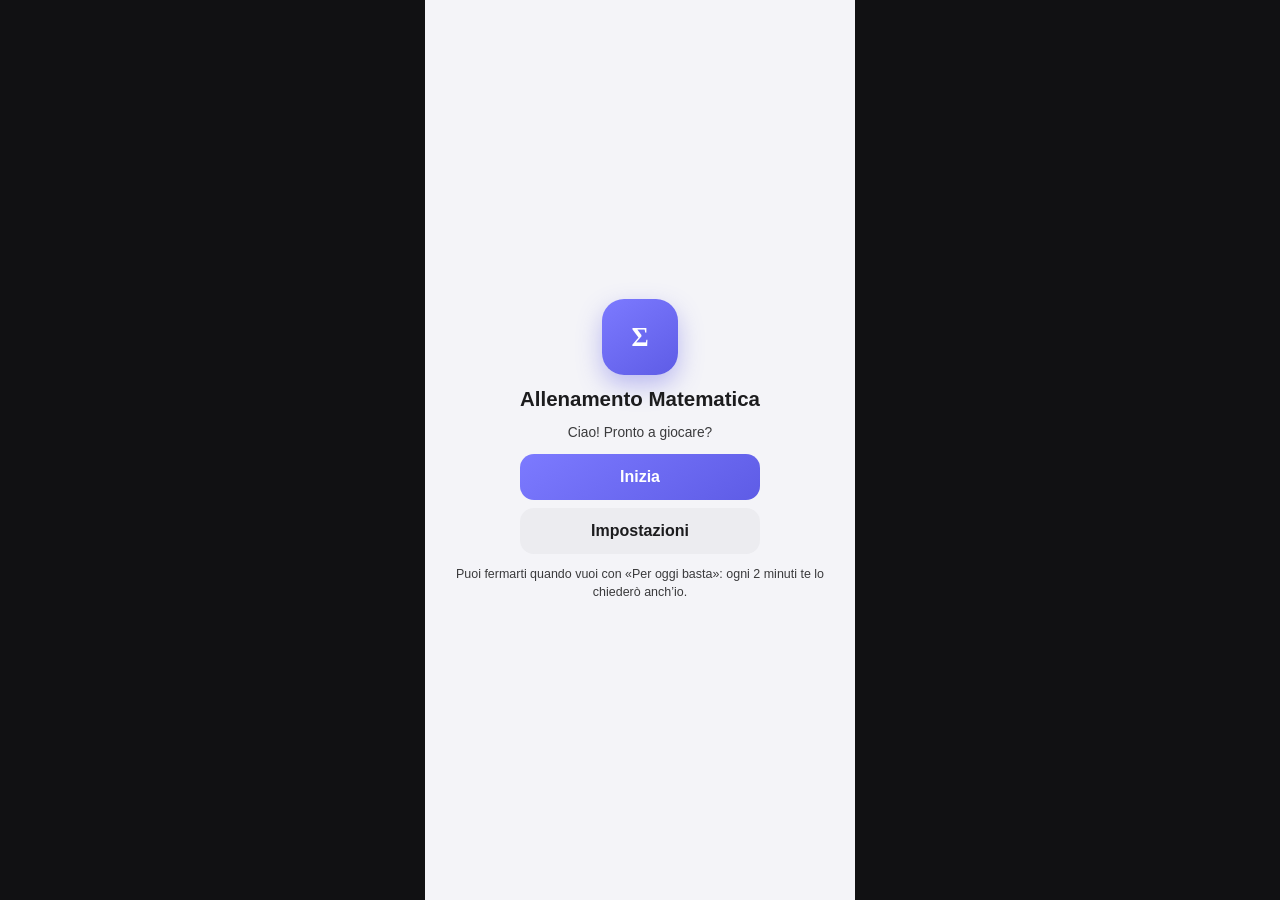
==== commit b8fe8b49: "Add files via upload" ====
--- a/index.html
+++ b/index.html
@@ -223,9 +223,18 @@
 .tutor-actions{display:flex;flex-wrap:wrap;gap:6px;margin:8px 0}
 .tutor-actions .btn{height:32px;font-size:.72rem;width:auto;flex:1 1 30%;padding:0 8px}
 
-.dev-panel{margin-top:8px}
-.chk{display:flex;align-items:center;gap:8px;font-size:.78rem;font-weight:600;color:#3a3a3c;margin-top:6px;text-transform:none}
-.chk input{width:16px;height:16px;accent-color:#5e5ce6}
+.settings{overflow-y:auto;-webkit-overflow-scrolling:touch}
+.dev-panel{margin-top:8px;padding-bottom:24px}
+.dev-panel .row{margin-top:6px}
+.dev-panel .btn{height:40px;font-size:.85rem}
+#dev-packs{margin:6px 0}
+.chk{display:flex;align-items:center;gap:8px;font-size:.8rem;font-weight:600;color:#3a3a3c;margin-top:6px;text-transform:none}
+.chk input{width:18px;height:18px;accent-color:#5e5ce6;flex-shrink:0}
+.tutor-box{margin-top:8px}
+#tutor-live{white-space:pre-wrap;font-size:.72rem;line-height:1.35}
+#tutor-json{width:100%;min-height:88px;margin-top:8px;padding:8px;border-radius:12px;border:2px solid #d1d1d6;font-size:.72rem}
+.tutor-test-out{font-size:.68rem;white-space:pre-wrap;margin-top:6px}
+.tutor-row{font-size:.72rem;padding:3px 0;border-bottom:1px solid #e5e5ea}
 </style></head>
 <body>
 <div class="card" id="card">
@@ -256,7 +265,7 @@
 <button type="button" data-k=":">:</button><button type="button" data-k="0">0</button><button type="button" data-k="del">⌫</button>
 </div>
 <div class="pad-actions">
-<button class="btn btn-skip" id="btn-skip">Non lo so</button>
+<button class="btn btn-skip" id="btn-skip">Passa</button>
 <button class="btn btn-ok" id="btn-ok">Conferma</button>
 </div>
 </div></div>
@@ -288,9 +297,7 @@
 <p class="settings-info"><strong>Minuti</strong><br>
 Dopo questi minuti l’app chiede se continuare o fermarsi. Si può sempre uscire con «Per oggi basta».</p>
 <p class="settings-info"><strong>Tasti in basso</strong><br>
-Reset livello = solo il raggiunto. Reset report = solo lo storico. Reset tutto = solo dati V1. Il profilo V2 ha un reset dedicato in Area tutor.</p>
-<p class="settings-info"><strong>V2 adattiva</strong><br>
-Le domande partono da addizioni e sottrazioni. L’app tiene traccia di cosa è stabile e cosa va ripassato. Il ragazzo vede solo la domanda. I dettagli stanno in Area tutor.</p>
+Reset livello = solo il raggiunto. Reset report = solo lo storico. Reset tutto = nome, livello e report V1.</p>
 </div><p class="settings-info" id="scale-info"></p>
 <div class="level-set">
 <div class="gauges">
@@ -310,39 +317,31 @@
 <div class="row"><button class="btn" id="btn-save">Salva</button></div>
 <div class="row"><button class="btn btn-soft" id="btn-reset-level">Reset livello</button><button class="btn btn-soft" id="btn-reset-hist">Reset report</button></div>
 <div class="row"><button class="btn btn-danger" id="btn-reset-all">Reset tutto</button></div>
-
-</div>
-
-
-<button type="button" class="lock-btn off" id="btn-devmode">Modalità sviluppatore · tocca per aprire</button>
+<button type="button" class="lock-btn off" id="btn-devmode">Modalità sviluppatore</button>
 <div class="dev-panel hidden" id="dev-panel">
-<p class="settings-info"><strong>Modalità sviluppatore</strong><br>
-Qui si accendono i pacchetti extra. A modalità chiusa il ragazzo fa solo addizioni e sottrazioni. Salva dopo aver cambiato.</p>
+<p class="settings-info">Pacchetti extra. Da spento: solo addizioni e sottrazioni. Poi Salva.</p>
 <div id="dev-packs"></div>
-<div class="row" style="margin-top:8px">
-<button type="button" class="btn btn-soft" id="btn-packs-all">Tutti i pacchetti</button>
-<button type="button" class="btn btn-ghost" id="btn-packs-core">Solo add/sub</button>
-</div>
-</div>
-<div class="tutor-box hidden" id="tutor-box">
-<h3>Area tutor V2</h3>
-<p class="settings-info" style="background:#111113;color:#c7c7cc">Il ragazzo non usa questa sezione. Qui si vede come il motore sta scegliendo le domande.</p>
-<pre class="tutor-live" id="tutor-live">Nessuna domanda attiva.</pre>
+<div class="row">
+<button type="button" class="btn btn-soft" id="btn-packs-all">Tutti</button>
+<button type="button" class="btn btn-ghost" id="btn-packs-core">Solo + −</button>
+</div>
+<div class="tutor-box" id="tutor-box">
+<p class="settings-info" id="tutor-live">Nessuna domanda attiva.</p>
 <div id="tutor-skills"></div>
-<div class="tutor-actions">
-<button type="button" class="btn btn-soft" id="btn-force-easy">Forza facile</button>
-<button type="button" class="btn btn-soft" id="btn-force-review">Forza ripasso</button>
-<button type="button" class="btn btn-soft" id="btn-force-new">Forza nuova</button>
-<button type="button" class="btn btn-ghost" id="btn-force-off">Forzatura off</button>
-<button type="button" class="btn btn-soft" id="btn-reset-skill">Reset competenza</button>
-<button type="button" class="btn btn-danger" id="btn-reset-v2">Reset profilo V2</button>
-<button type="button" class="btn btn-soft" id="btn-show-json">Vedi JSON</button>
-<button type="button" class="btn btn-soft" id="btn-export-v2">Esporta</button>
-<button type="button" class="btn btn-soft" id="btn-import-v2">Importa</button>
-<button type="button" class="btn" id="btn-selftest">Test motore</button>
-</div>
+<div class="row"><button type="button" class="btn btn-soft" id="btn-force-easy">Forza facile</button></div>
+<div class="row"><button type="button" class="btn btn-soft" id="btn-force-review">Forza ripasso</button></div>
+<div class="row"><button type="button" class="btn btn-soft" id="btn-force-new">Forza nuova</button></div>
+<div class="row"><button type="button" class="btn btn-ghost" id="btn-force-off">Forzatura off</button></div>
+<div class="row"><button type="button" class="btn btn-soft" id="btn-reset-skill">Reset competenza</button></div>
+<div class="row"><button type="button" class="btn btn-danger" id="btn-reset-v2">Reset profilo V2</button></div>
+<div class="row"><button type="button" class="btn btn-soft" id="btn-show-json">Vedi JSON</button></div>
+<div class="row"><button type="button" class="btn btn-soft" id="btn-export-v2">Esporta</button></div>
+<div class="row"><button type="button" class="btn btn-soft" id="btn-import-v2">Importa</button></div>
+<div class="row"><button type="button" class="btn" id="btn-selftest">Test motore</button></div>
 <textarea id="tutor-json" placeholder="JSON profilo V2"></textarea>
 <pre class="tutor-test-out" id="tutor-test-out"></pre>
+</div>
+</div>
 </div>
 <div class="modal hidden" id="modal">
 <div class="modal-box">
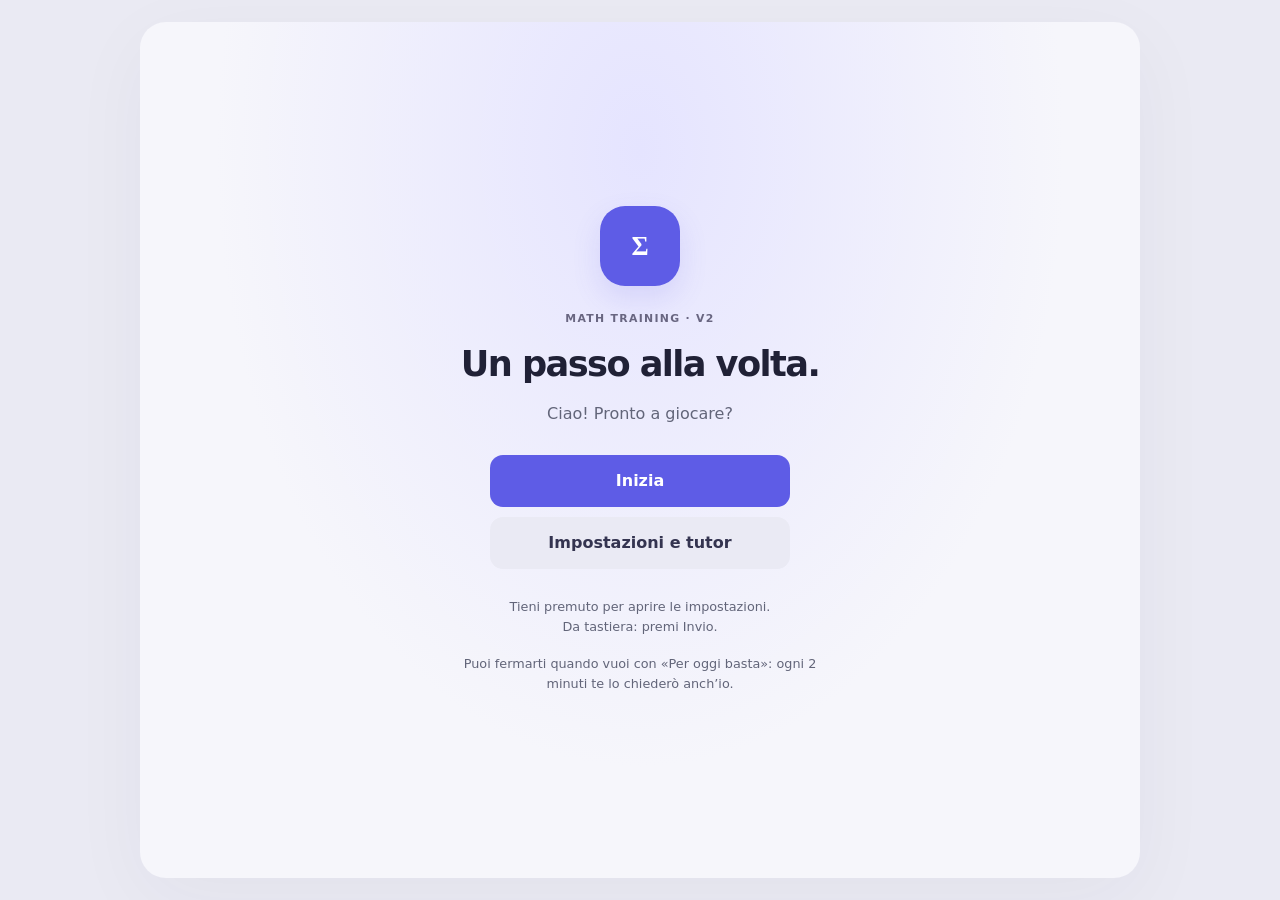
==== commit 93ae57ad: "Add files via upload" ====
--- a/index.html
+++ b/index.html
@@ -1,268 +1,36 @@
 <!DOCTYPE html>
 <html lang="it"><head>
 <meta charset="UTF-8">
-<meta name="viewport" content="width=device-width, initial-scale=1.0, maximum-scale=1.0, user-scalable=no, viewport-fit=cover">
-<title>Allenamento Matematica</title>
-<style>
-:root{--bg:#f0f2f8;--card:#fff;--text:#1c1c1e;--accent:#5e5ce6;--ok:#34c759;--warn:#ff9f0a;--err:#ff3b30;--muted:#8e8e93}
-body.bg-ok{background:#e8f8ef}body.bg-warn{background:#fff6e5}body.bg-err{background:#ffebe9}
-.card.border-ok{border-color:var(--ok);background:#f0fdf4;box-shadow:0 0 0 3px rgba(52,199,89,.18)}
-.card.border-warn{border-color:var(--warn);background:#fffbeb;box-shadow:0 0 0 3px rgba(255,159,10,.18)}
-.card.border-err{border-color:var(--err);background:#fef2f2;box-shadow:0 0 0 3px rgba(255,59,48,.2)}
-*{box-sizing:border-box;margin:0;padding:0;-webkit-tap-highlight-color:transparent;-webkit-touch-callout:none;-webkit-user-select:none;user-select:none;touch-action:manipulation}
-input,textarea{-webkit-user-select:text;user-select:text;-webkit-touch-callout:default;touch-action:manipulation}
-html,body{height:100%;width:100%;overflow:hidden;overscroll-behavior:none}
-.settings{-webkit-overflow-scrolling:touch;overscroll-behavior:contain}
-body{font-family:-apple-system,BlinkMacSystemFont,"SF Pro Text","Segoe UI",Roboto,Arial,sans-serif;background:#111113;color:var(--text);display:flex;justify-content:center;position:fixed;top:0;right:0;bottom:0;left:0;inset:0;padding:0;transition:background .35s;overscroll-behavior:none}
-.card{width:100%;max-width:430px;height:100vh;height:100dvh;background:#fff;display:flex;flex-direction:column;overflow:hidden;border-radius:0;border:none;box-shadow:none}
-.card>div:not(.hidden){flex:1;display:flex;flex-direction:column;min-height:0}
-.hidden{display:none!important}
-.btn{font-size:1rem;font-weight:700;height:46px;border:none;border-radius:14px;width:100%;color:#fff;background:var(--accent);display:flex;align-items:center;justify-content:center}
-.btn:active{transform:scale(.97)}.btn:disabled{opacity:.4}
-.btn-start{background:linear-gradient(145deg,#7c7aff,#5e5ce6)}
-.btn-ghost{background:#ececf0;color:#3a3a3c;position:relative;overflow:hidden}
-.btn-ghost.pressing::after{content:"";position:absolute;inset:0 auto 0 0;width:0;background:rgba(94,92,230,.35);animation:fill .9s linear forwards}
-@keyframes fill{to{width:100%}}
-.btn-soft{background:#636366}.btn-danger{background:#ff3b30}
-.btn-exit{background:#ececf0;color:#3a3a3c;height:30px;padding:0 11px;border-radius:99px;font-size:.75rem;width:auto}
-.menu,.end-screen{justify-content:center;align-items:center;gap:12px;text-align:center;padding:28px 22px}
-.menu-icon{width:76px;height:76px;border-radius:22px;background:linear-gradient(145deg,#7c7aff,#5e5ce6);color:#fff;display:flex;align-items:center;justify-content:center;box-shadow:0 10px 24px rgba(94,92,230,.38)}
-h1{font-size:1.28rem;font-weight:800}h2{font-size:1.1rem;font-weight:800;text-align:center}
-.coach,.menu-hint,.mail-note{font-size:.86rem;color:var(--muted);line-height:1.4}
-.menu-actions{display:flex;flex-direction:column;gap:8px;width:100%;max-width:240px}
-.ex-wrap{min-height:0;position:relative}
-.pane-top{margin:10px 10px 0;padding:10px 12px 8px;border-radius:16px;background:transparent;color:var(--text);display:flex;flex-direction:column;min-height:32%}
-.pane-bot{flex:1;min-height:0;background:#1c1c1e;padding:12px 14px 16px;display:flex;border-radius:18px 18px 0 0}
-.top{display:flex;justify-content:flex-end;align-items:center}
-.level-wrap{flex:1}.level-label{font-size:.68rem;font-weight:600;color:var(--muted)}
-.level-bar{height:6px;background:#e5e5ea;border-radius:99px;overflow:hidden}
-.level-fill{height:100%;width:0;background:linear-gradient(90deg,#7c7aff,#5e5ce6);transition:width .35s}
-.question-box{flex:1;display:flex;align-items:center;justify-content:center;padding:8px 8px 28px;position:relative}
-.question{font-size:1.55rem;font-weight:800;text-align:center;line-height:1.25;color:#111}
-.fb{position:absolute;left:12px;right:12px;bottom:8px;text-align:center;font-size:.86rem;font-weight:700;min-height:22px}
-.fb-ok{color:#1a7f37}.fb-warn{color:#9a6700}.fb-err{color:#c92c22}
-.fb-sub{display:block;font-size:.76rem;font-weight:600;opacity:.9;margin-top:2px}
-.input-zone{display:flex;flex-direction:column;align-items:stretch;gap:8px;width:100%;flex:1;min-height:0}
-.ans-show{height:46px;border:2px solid #3a3a3c;border-radius:14px;display:flex;align-items:center;justify-content:center;font-size:1.5rem;font-weight:700;background:#2c2c2e;color:#fff;flex-shrink:0}
-.ans-show.empty{color:#8e8e93;font-weight:600}
-.pad{flex:1;min-height:0;display:grid;grid-template-columns:repeat(3,1fr);grid-template-rows:repeat(4,1fr);gap:8px}
-.pad button{border:none;border-radius:14px;background:#2c2c2e;color:#fff;font-size:1.25rem;font-weight:700;min-height:44px}
-.pad button:active{transform:scale(.96);background:#3a3a3c}
-.checkpoint{position:absolute;top:0;right:0;bottom:0;left:0;inset:0;background:#fff;z-index:5;display:flex;flex-direction:column;align-items:center;justify-content:center;gap:12px;padding:28px 22px;text-align:center}
-.checkpoint-text{font-size:.95rem;font-weight:600;color:#3a3a3c;line-height:1.4}
-.checkpoint-actions{display:flex;flex-direction:column;gap:8px;width:100%;max-width:240px}
-.summary{font-size:.88rem;line-height:1.5;background:#f2f2f7;padding:12px;border-radius:14px;text-align:left;width:100%}
-.settings{justify-content:flex-start;padding:16px 16px 24px;overflow-y:auto;gap:8px}
-.settings-info{font-size:.72rem;line-height:1.4;color:var(--muted);background:#f2f2f7;border-radius:12px;padding:8px 10px}
-.settings-info strong{color:#3a3a3c}
-.settings label{font-size:.68rem;font-weight:600;color:var(--muted);display:block;margin-bottom:3px;text-transform:uppercase}
-.settings input[type=text],.settings input[type=email]{font-size:.9rem;width:100%;padding:9px 12px;border:2px solid #d1d1d6;border-radius:12px;background:#f9f9fb}
-.settings input[type=range]{width:100%;accent-color:#5e5ce6}
-.level-set{background:#f2f2f7;border-radius:14px;padding:10px}
-.level-set-head{display:flex;justify-content:space-between;align-items:center;font-size:.78rem;font-weight:700;margin:8px 0 4px}.settings-info{margin:0}
-.chk{display:flex;align-items:center;gap:8px;font-size:.78rem;font-weight:600;color:#3a3a3c;margin-top:8px;text-transform:none}
-.chk input{width:16px;height:16px;accent-color:#5e5ce6}
-.gauges{display:flex;gap:8px;margin-bottom:8px}.gauge{flex:1;text-align:center}
-.gauge svg{width:96px;height:54px;display:block;margin:0 auto}
-.g-lab{font-size:.62rem;font-weight:700;color:var(--muted);text-transform:uppercase;margin-top:2px}
-.g-val{font-size:.82rem;font-weight:800}
-.g-hint{font-size:.62rem;font-weight:600;color:var(--muted);margin-top:4px;text-transform:none}
-.settings .row{display:flex;gap:8px}.settings .row .btn{flex:1;height:40px;font-size:.85rem}
-
-
-.ex-wrap{flex:1;min-height:0}.card:has(#screen-ex:not(.hidden)),.card.is-ex{border-radius:18px 18px 0 0}
-.pane-top{flex:1 1 48%;min-height:0;margin:0;padding:12px 14px 8px;border-radius:0;background:#fff;border:none;color:#1c1c1e;display:flex;flex-direction:column}
-.pane-top .level-label{color:#8e8e93}
-.pane-top .level-bar{background:#ececf0}
-.pane-top .level-fill{background:linear-gradient(90deg,#7c7aff,#5e5ce6)}
-.pane-top .btn-exit{background:#5e5ce6;color:#fff;border:none;height:34px;padding:0 12px;font-weight:700}
-.pane-top .question{color:#111}
-.pane-top .fb-ok{color:#1a7f37}.pane-top .fb-warn{color:#9a6700}.pane-top .fb-err{color:#c92c22}
-.pane-top.tone-ok{background:#f0fdf4;border-color:#34c759}
-.pane-top.tone-warn{background:#fffbeb;border-color:#ff9f0a}
-.pane-top.tone-err{background:#fef2f2;border-color:#ff3b30}
-.pane-bot{flex:0 0 50%;height:50%;min-height:50%;width:100%;margin:0;padding:8px 8px calc(8px + env(safe-area-inset-bottom));background:#111113;border-radius:0;display:flex}
-.input-zone{gap:8px}
-.ans-show{background:#1c1c1e;border-color:#3a3a3c;color:#fff}
-.pad{gap:7px}
-.pad button{background:#2c2c2e;color:#f2f2f7;border-radius:16px}
-.pad-actions{display:flex;gap:8px;flex-shrink:0;height:52px}
-.btn-skip{flex:0 0 34%;background:#ff9f0a;color:#fff;height:52px;font-size:.9rem}
-.btn-ok{flex:1;background:#34c759;color:#fff;height:52px;font-size:1.05rem}
-
-
-.modal{position:absolute;top:0;right:0;bottom:0;left:0;inset:0;background:rgba(28,28,30,.45);display:flex;align-items:center;justify-content:center;z-index:20;padding:22px}
-.modal.hidden{display:none!important}
-.modal-box{background:#fff;border-radius:18px;padding:18px 16px;width:100%;max-width:300px;box-shadow:0 12px 40px rgba(0,0,0,.18)}
-.modal-box p{font-size:.92rem;font-weight:600;color:#1c1c1e;line-height:1.4;margin-bottom:14px;text-align:center}
-.modal-actions{display:flex;gap:8px}
-.modal-actions .btn{height:42px;font-size:.9rem}
-
-.set-head{display:flex;align-items:center;justify-content:space-between;gap:8px;margin-bottom:4px}
-.set-head h2{margin:0;text-align:left}
-.link-help{border:none;background:none;color:#5e5ce6;font-weight:700;font-size:.82rem;padding:4px 0}
-.scale-table{width:100%;border-collapse:collapse;font-size:.72rem}
-.scale-table td{padding:2px 0;vertical-align:baseline}
-.scale-table td.n{width:36px;font-weight:800;color:#1c1c1e;white-space:nowrap}
-.scale-table td.l{font-weight:700;padding-right:8px;white-space:nowrap}
-.scale-table td.d{color:#8e8e93}
-.settings{padding:10px 12px 16px;gap:6px}
-.settings input[type=text],.settings input[type=email]{padding:7px 10px}
-.settings .row .btn{height:36px}
-.gauge svg{width:72px;height:42px}
-.g-hint{display:none}
-
-body,.card{background:#111113}
-.menu,.end-screen,.settings{background:#111113;color:#f2f2f7}
-.menu h1,.end-screen h2,.settings h2,.set-head h2{color:#fff}
-.coach,.menu-hint,.mail-note,.settings label,.g-lab,.g-val,.level-set-head,.chk{color:#d1d1d6}
-.settings-info{background:#1c1c1e;color:#c7c7cc}
-.settings-info strong{color:#fff}
-.level-set{background:#1c1c1e}
-.settings input[type=text],.settings input[type=email]{background:#2c2c2e;border-color:#3a3a3c;color:#fff}
-.btn-ghost{background:#2c2c2e;color:#fff}
-.link-help{color:#a5a4ff}
-.scale-table td.n,.scale-table td.l{color:#fff}
-.scale-table td.d{color:#8e8e93}
-.modal-box{background:#1c1c1e}
-.modal-box p{color:#fff}
-.summary{background:#1c1c1e;color:#f2f2f7}
-.pane-top{
-  flex:1 1 48%;min-height:0;margin:10px;padding:12px 14px;
-  border-radius:18px;background:#f7f7fa;color:#1c1c1e;
-  border:3px solid #3a3a3c;display:flex;flex-direction:column;
-}
-.pane-top .question{color:#111}
-.pane-top .level-label{color:#636366}
-.pane-top .btn-exit{background:#5e5ce6;color:#fff}
-.pane-top.tone-ok{background:#e8f8ef;border-color:#34c759;border-width:4px}
-.pane-top.tone-warn{background:#fff6e5;border-color:#ff9f0a;border-width:4px}
-.pane-top.tone-err{background:#ffebe9;border-color:#ff3b30;border-width:4px}
-.pane-bot{flex:0 0 50%;height:50%;background:#111113;margin:0;padding:8px 8px calc(8px + env(safe-area-inset-bottom));border-radius:0}
-.lock-btn{width:100%;height:40px;border:none;border-radius:12px;font-weight:800;font-size:.82rem;margin-top:8px}
-.lock-btn.off{background:#2c2c2e;color:#d1d1d6}
-.lock-btn.on{background:#34c759;color:#fff}
-
-.menu,.end-screen,.settings{background:#f4f4f8;color:#1c1c1e}
-.menu h1,.end-screen h2,.settings h2,.set-head h2{color:#1c1c1e}
-.coach,.mail-note,.settings label{color:#8e8e93}
-.settings-info{background:#fff;color:#3a3a3c}
-.settings-info strong{color:#1c1c1e}
-.level-set{background:#fff}
-.settings input[type=text],.settings input[type=email]{background:#fff;border-color:#d1d1d6;color:#1c1c1e}
-.btn-ghost{background:#ececf0;color:#1c1c1e}
-.link-help{color:#5e5ce6}
-.scale-table td.n,.scale-table td.l{color:#1c1c1e}
-.scale-table td.d{color:#8e8e93}
-.modal-box{background:#fff}
-.modal-box p{color:#1c1c1e}
-.summary{background:#fff;color:#1c1c1e}
-.bars{display:flex;flex-direction:column;gap:5px;flex:1;margin-right:8px}
-.bar-row{display:flex;align-items:center;gap:8px}
-.bar-row span{font-size:.62rem;font-weight:700;color:#636366;width:52px;flex-shrink:0}
-.bar-track{flex:1;height:6px;background:#e5e5ea;border-radius:99px;overflow:hidden}
-.bar-fill{height:100%;width:0;border-radius:99px;transition:width .35s}
-.bar-fill.lvl{background:#5e5ce6}
-.bar-fill.pct{background:#34c759}
-
-.x-close{width:36px;height:36px;border:none;border-radius:18px;background:#ececf0;color:#1c1c1e;font-size:1.4rem;font-weight:700;line-height:1}
-.settings{padding:8px 12px 12px;gap:5px}
-.settings .row .btn{height:34px;font-size:.8rem}
-.settings input[type=text],.settings input[type=email]{padding:6px 10px;font-size:.86rem}
-.gauge svg{width:64px;height:38px}
-
-@keyframes pop{0%{transform:scale(.92);opacity:0}60%{transform:scale(1.03);opacity:1}100%{transform:scale(1);opacity:1}}
-@keyframes fadeUp{from{opacity:0;transform:translateY(10px)}to{opacity:1;transform:translateY(0)}}
-@keyframes bounceWin{0%{transform:scale(1)}30%{transform:scale(1.07)}55%{transform:scale(.97)}78%{transform:scale(1.02)}100%{transform:scale(1)}}
-@keyframes bounceTxt{0%{transform:scale(.4);opacity:0}35%{transform:scale(1.18);opacity:1}55%{transform:scale(.92)}75%{transform:scale(1.06)}100%{transform:scale(1);opacity:1}}
-@keyframes pulseOk{0%{box-shadow:0 0 0 0 rgba(52,199,89,.45)}100%{box-shadow:0 0 0 14px rgba(52,199,89,0)}}
-@keyframes pulseWarn{0%{box-shadow:0 0 0 0 rgba(255,159,10,.4)}100%{box-shadow:0 0 0 12px rgba(255,159,10,0)}}
-@keyframes pulseErr{0%{box-shadow:0 0 0 0 rgba(255,59,48,.4)}100%{box-shadow:0 0 0 12px rgba(255,59,48,0)}}
-@keyframes joy1{0%{transform:translateY(12px);opacity:0}55%{transform:translateY(-3px);opacity:1}100%{transform:translateY(0);opacity:1}}
-@keyframes joy2{0%{transform:scale(.7);opacity:0}50%{transform:scale(1.08);opacity:1}100%{transform:scale(1);opacity:1}}
-@keyframes joy3{0%{letter-spacing:.4px;opacity:0}100%{letter-spacing:0;opacity:1}}
-@keyframes joy4{0%{transform:translateY(8px) scale(.96);opacity:0}100%{transform:none;opacity:1}}
-@keyframes shakeSoft{0%,100%{transform:translateX(0)}25%{transform:translateX(-3px)}50%{transform:translateX(3px)}75%{transform:translateX(-2px)}}
-@keyframes shakeHard{0%,100%{transform:translateX(0)}12%{transform:translateX(-10px)}24%{transform:translateX(10px)}36%{transform:translateX(-8px)}48%{transform:translateX(8px)}60%{transform:translateX(-5px)}76%{transform:translateX(4px)}}
-.anim-pop{animation:pop .32s cubic-bezier(.22,1,.36,1)}
-.anim-celeb{animation:bounceWin .55s cubic-bezier(.22,1,.36,1)}
-.end-screen{animation:fadeUp .38s cubic-bezier(.22,1,.36,1)}
-.end-screen h2{color:#1a7f37}
-.fb-anim-joy1,.fb-anim-joy2,.fb-anim-joy3,.fb-anim-joy4{animation:bounceTxt .55s cubic-bezier(.22,1,.36,1);transform-origin:center}
-.fb-anim-joy2{animation:joy2 .45s cubic-bezier(.22,1,.36,1)}
-.fb-anim-joy3{animation:joy3 .4s ease-out}
-.fb-anim-joy4{animation:joy4 .4s cubic-bezier(.22,1,.36,1)}
-.fb-anim-sad1,.fb-anim-sad2,.fb-anim-sad3{animation:shakeSoft .38s ease-out}
-.fb-anim-err{animation:shakeHard .5s ease-out}
-.pane-top{transition:background .35s cubic-bezier(.22,1,.36,1),border-color .35s cubic-bezier(.22,1,.36,1),box-shadow .35s}
-.pane-top.tone-ok{animation:pulseOk .55s ease-out}
-.pane-top.tone-warn{animation:pulseWarn .5s ease-out,shakeSoft .38s ease-out}
-.pane-top.tone-err{animation:pulseErr .5s ease-out,shakeHard .5s ease-out}
-.pad button{transition:transform .08s,background .12s}
-.btn,.btn-ok,.btn-skip,.btn-exit{transition:transform .12s,opacity .15s,filter .15s}
-.menu-icon{transition:transform .25s}
-.menu-icon:active{transform:scale(.96)}
-.coach,.menu-hint{color:#3a3a3c}
-.menu-hint{font-size:.78rem;font-weight:500}
-.mail-note{color:#636366}
-.settings label{color:#636366}
-.scale-table td.d{color:#636366}
-.lock-btn.off{background:#3a3a3c;color:#fff}
-.pane-top{background:#fafafa;border:3px solid #2c2c2e}
-.pane-top .question{color:#000}
-.fb-ok{color:#0d7a32}.fb-warn{color:#8a5a00}.fb-err{color:#b42318}
-.modal-actions{flex-wrap:wrap}
-.modal-actions .btn{flex:1;min-width:28%;font-size:.78rem;padding:0 6px}
-
-
-.tutor-box{margin-top:8px;background:#1c1c1e;color:#f2f2f7;border-radius:12px;padding:8px 10px}
-.tutor-box h3{font-size:.78rem;margin:0 0 6px;color:#fff}
-.tutor-live,.tutor-test-out,#tutor-json{width:100%;font-family:ui-monospace,Menlo,monospace;font-size:.62rem;line-height:1.35;white-space:pre-wrap;background:#111113;color:#e8e8ed;border-radius:8px;padding:8px;border:1px solid #3a3a3c}
-#tutor-json{min-height:90px}
-.tutor-row{font-size:.68rem;color:#d1d1d6;padding:2px 0;border-bottom:1px solid #2c2c2e}
-.tutor-actions{display:flex;flex-wrap:wrap;gap:6px;margin:8px 0}
-.tutor-actions .btn{height:32px;font-size:.72rem;width:auto;flex:1 1 30%;padding:0 8px}
-
-.settings{overflow-y:auto;-webkit-overflow-scrolling:touch}
-.dev-panel{margin-top:8px;padding-bottom:24px}
-.dev-panel .row{margin-top:6px}
-.dev-panel .btn{height:40px;font-size:.85rem}
-#dev-packs{margin:6px 0}
-.chk{display:flex;align-items:center;gap:8px;font-size:.8rem;font-weight:600;color:#3a3a3c;margin-top:6px;text-transform:none}
-.chk input{width:18px;height:18px;accent-color:#5e5ce6;flex-shrink:0}
-.tutor-box{margin-top:8px}
-#tutor-live{white-space:pre-wrap;font-size:.72rem;line-height:1.35}
-#tutor-json{width:100%;min-height:88px;margin-top:8px;padding:8px;border-radius:12px;border:2px solid #d1d1d6;font-size:.72rem}
-.tutor-test-out{font-size:.68rem;white-space:pre-wrap;margin-top:6px}
-.tutor-row{font-size:.72rem;padding:3px 0;border-bottom:1px solid #e5e5ea}
-</style></head>
-<body>
+<meta name="viewport" content="width=device-width, initial-scale=1.0, viewport-fit=cover">
+<title>Math Training · V2</title><meta name="theme-color" content="#5e5ce6">
+<link rel="stylesheet" href="assets/styles.css"><link rel="stylesheet" href="assets/calculator-original.css"></head>
+<body><div id="storage-warning" class="storage-warning hidden" role="alert">Salvataggio non disponibile: esporta un backup prima di chiudere.</div>
 <div class="card" id="card">
 <div id="screen-menu" class="menu">
 <div class="menu-icon" aria-hidden="true"><svg viewBox="0 0 64 64" width="42" height="42"><text x="32" y="46" text-anchor="middle" font-size="40" font-weight="800" fill="#fff" font-family="Georgia, serif">&#931;</text></svg></div>
-<h1>Allenamento Matematica</h1>
+<div class="eyebrow">MATH TRAINING · V2</div><h1>Un passo alla volta.</h1>
 <p class="coach" id="coach-text">Ciao! Pronto a giocare?</p>
 <div class="menu-actions">
 <button class="btn btn-start" id="btn-start">Inizia</button>
-<button class="btn btn-ghost" id="btn-settings">Impostazioni</button>
+<button class="btn btn-ghost" id="btn-settings" aria-describedby="settings-help">Impostazioni e tutor</button>
 </div>
-<p class="menu-hint" id="menu-hint">Puoi fermarti quando vuoi con «Per oggi basta»: ogni 2 minuti te lo chiederò anch’io.</p>
+<p class="menu-hint" id="settings-help">Tieni premuto per aprire le impostazioni.<br>Da tastiera: premi Invio.</p><p class="menu-hint" id="menu-hint">Puoi fermarti quando vuoi con «Per oggi basta»: ogni 2 minuti te lo chiederò anch’io.</p>
 </div>
 <div id="screen-ex" class="ex-wrap hidden">
 <div class="pane-top">
-<div class="top">
+<div class="top"><span id="exercise-context" class="eyebrow"></span>
 <button class="btn-exit" id="btn-enough">Per oggi basta</button>
 </div>
 <div class="question-box" id="qbox"><div class="question anim-pop" id="qtext"></div>
-<div id="fb" class="fb hidden"></div></div>
+<div id="question-visual" class="question-visual hidden"></div><div id="fb" class="fb hidden" role="status" aria-live="polite"></div></div>
 </div>
 <div class="pane-bot"><div class="input-zone">
-<div class="ans-show empty" id="ans">Risposta</div>
+<div class="answer-format" id="answer-format"></div><div class="ans-show empty" id="ans" role="status" aria-label="Risposta inserita" aria-live="polite">Risposta</div>
 <div class="pad" id="pad">
 <button type="button" data-k="1">1</button><button type="button" data-k="2">2</button><button type="button" data-k="3">3</button>
 <button type="button" data-k="4">4</button><button type="button" data-k="5">5</button><button type="button" data-k="6">6</button>
 <button type="button" data-k="7">7</button><button type="button" data-k="8">8</button><button type="button" data-k="9">9</button>
-<button type="button" data-k=":">:</button><button type="button" data-k="0">0</button><button type="button" data-k="del">⌫</button>
+<button type="button" data-k=":">:</button><button type="button" data-k="0">0</button><button type="button" data-k="del" aria-label="Cancella ultima cifra">⌫</button>
 </div>
 <div class="pad-actions">
 <button class="btn btn-skip" id="btn-skip">Passa</button>
@@ -278,72 +46,48 @@
 <div id="screen-end" class="end-screen hidden">
 <h2 id="end-title">Sessione chiusa</h2>
 <div class="summary" id="sum"></div>
-<p class="mail-note" id="mail-note"></p>
-<button class="btn btn-soft" id="btn-home">Torna allinizio</button>
+<p class="mail-note" id="mail-note"></p><button class="btn" id="btn-report">Scarica report</button><button class="btn btn-ghost hidden" id="btn-mail">Apri email al tutor</button>
+<button class="btn btn-soft" id="btn-home">Torna all’inizio</button>
 </div>
 <div id="screen-set" class="settings hidden">
-<div class="set-head"><h2>Impostazioni</h2><div><button type="button" class="link-help" id="help-toggle">Come funziona</button> <button type="button" class="x-close" id="btn-set-back" aria-label="Chiudi">×</button></div></div>
-<div id="help-box" class="hidden">
-<p class="settings-info"><strong>Che cos’è</strong><br>
-App di allenamento al calcolo. Il ragazzo risponde alle domande. Il tutor decide fin dove può arrivare la difficoltà.</p>
-<p class="settings-info"><strong>Tetto (livello massimo)</strong><br>
-Numero da 0 a 10. 0 = solo addizioni piccole. 10 = mix da adulto (soldi, percentuali, orologio). Le domande non superano questo valore.</p>
-<p class="settings-info"><strong>Raggiunto</strong><br>
-Punto a cui è arrivato finora. All’inizio di una sessione riparte da qui, non da zero. Solo «Reset livello» lo azzera.</p>
-<p class="settings-info"><strong>Come sale e scende</strong><br>
-Risposta giusta al primo tentativo: sale di 1, fino al tetto.<br>
-Risposta sbagliata o «Passa»: scende di 1, fino a 0.<br>
-Dopo un errore l’app mostra lo stesso calcolo scritto in un altro modo. Si può riscrivere il numero senza cancellare.</p>
-<p class="settings-info"><strong>Minuti</strong><br>
-Dopo questi minuti l’app chiede se continuare o fermarsi. Si può sempre uscire con «Per oggi basta».</p>
-<p class="settings-info"><strong>Tasti in basso</strong><br>
-Reset livello = solo il raggiunto. Reset report = solo lo storico. Reset tutto = nome, livello e report V1.</p>
-</div><p class="settings-info" id="scale-info"></p>
-<div class="level-set">
-<div class="gauges">
-<div class="gauge"><svg viewBox="0 0 100 58" id="g-now"></svg><div class="g-lab">Raggiunto</div><div class="g-val" id="g-now-val">0</div><div class="g-hint">Lancetta chiara = già fatto</div></div>
-<div class="gauge"><svg viewBox="0 0 100 58" id="g-cap"></svg><div class="g-lab">Tetto</div><div class="g-val" id="g-cap-val">10</div><div class="g-hint">Fino a qui si può salire</div></div>
+<div class="set-head"><div><h2>Impostazioni</h2><div class="tutor-sub">Configurazione essenziale</div></div><button type="button" class="x-close" id="btn-set-back" aria-label="Torna indietro">×</button></div>
+<div class="settings-grid">
+<div class="set-card full"><h3>Profilo</h3><div class="set-field"><label for="set-name">Nome</label><input type="text" id="set-name" placeholder="Nome del ragazzo"></div><div class="set-field"><label for="set-tutor-name">Nome tutor</label><input type="text" id="set-tutor-name" placeholder="Nome tutor"></div><div class="set-field"><label for="set-email">Email tutor</label><input type="email" id="set-email" placeholder="tutor@email.com"></div></div>
+<div class="set-card"><h3>Difficoltà massima <button class="info-dot" type="button" data-tip="È il limite oltre il quale il programma non può spingersi. Non indica il livello attuale dell’utente.">i</button></h3><div class="set-inline"><span class="set-value">Tetto massimo</span><span class="set-value" id="set-cap-num">10/10</span></div><input type="range" aria-label="Difficoltà massima" id="set-cap" min="1" max="10" step="1" value="10"><p class="set-desc" id="set-level-desc"></p></div>
+<div class="set-card"><h3>Promemoria pausa <button class="info-dot" type="button" data-tip="Stabilisce dopo quanti minuti l’app propone una pausa. Non modifica la difficoltà.">i</button></h3><div class="set-inline"><span class="set-value">Controllo pausa</span><span class="set-value" id="set-mins-num">2 min</span></div><input type="range" aria-label="Minuti tra i promemoria pausa" id="set-mins" min="1" max="10" step="1" value="2"></div>
+<div class="set-card full dashboard-entry"><div><div class="eyebrow">APPRENDIMENTO</div><h3>Area Tutor</h3><p class="set-desc">Quadro dell’utente, punti da rinforzare e programma adattivo corrente. Aprendo salvi le impostazioni.</p></div><button type="button" class="btn" id="btn-open-tutor">Apri dashboard</button></div>
+<div class="set-card full"><h3>Salvataggio</h3><p class="set-desc">Salva le modifiche al profilo e alla sessione.</p><button class="btn tutor-action" id="btn-save">Salva impostazioni</button></div>
+<div class="set-card full"><h3>Argomenti</h3><p class="set-desc">Scegli le aree da allenare. Deve restarne attiva almeno una.</p><div id="pack-options" class="pack-options"></div></div><div class="set-card danger-zone full"><h3>Dati</h3><p class="set-desc">Ripristini separati per evitare cancellazioni involontarie.</p><div class="settings-actions"><button class="btn btn-soft" id="btn-reset-level">Reset competenze</button><button class="btn btn-soft" id="btn-reset-hist">Cancella storico</button></div><button class="btn btn-danger tutor-action" id="btn-reset-all">Ripristina tutti i dati V2</button></div>
+</div><div id="tip-pop" class="tip-pop hidden"></div></div>
+
+<div id="screen-tutor" class="screen-tutor hidden">
+<div class="tutor-head"><button class="round-back" id="btn-tutor-back" aria-label="Indietro">‹</button><div><div class="eyebrow">AREA TUTOR</div><h2 id="tutor-title">Profilo apprendimento</h2></div><button class="round-menu" id="btn-tech-toggle" aria-label="Strumenti tecnici">⋮</button></div>
+<div class="dash-hero tutor-card"><div><div class="dash-name" id="dash-name">Utente</div><div class="dash-status" id="dash-status">Raccolta dati in corso</div></div><div class="hero-score"><span id="dash-autonomy">0</span><small>% autonomia</small></div></div>
+<div class="metric-grid" id="tutor-kpi"></div>
+<div class="tutor-card" id="learning-status"><h3>Percorso automatico</h3><p id="learning-status-text">Inizia dagli esercizi semplici e si aggiorna dopo ogni risposta.</p></div>
+<div class="tutor-card hidden" id="v1-summary"><h3>Storico precedente V1</h3><p id="v1-summary-text"></p></div>
+<div class="tutor-card"><div class="section-title"><h3>Come sta cambiando</h3><span>confronto recente</span></div><div class="trend-chart" id="trend-chart"></div><p class="chart-note" id="trend-note"></p></div>
+<div class="tutor-card"><div class="section-title"><h3>Mappa competenze</h3><span>profilo radar</span></div><div id="skill-bars" class="skill-bars"></div></div>
+<div class="tutor-card focus-card"><div class="section-title"><h3>Dove migliorare</h3><span>priorità attuale</span></div><div id="tutor-priorities"></div></div>
+<div class="tutor-card"><div class="section-title"><h3>Programma automatico</h3><span id="program-state">adattivo</span></div><div id="program-list" class="program-list"></div><p class="chart-note">Il programma usa i risultati reali per scegliere recupero, consolidamento, mantenimento e nuove competenze in base alle prove disponibili.</p></div>
+<div class="tutor-card"><div class="section-title"><h3>Legenda indicatori</h3><span>cosa significano</span></div><div class="legend-clean"><div><b>Autonomia</b><span>Risposte corrette ottenute senza aiuti o secondo tentativo.</span></div><div><b>Indice pratica</b><span>Stima interna basata sulle risposte registrate; non misura da sola la stabilità nel tempo.</span></div><div><b>Errori ricorrenti</b><span>Errori che si ripetono e aumentano la priorità di allenamento.</span></div><div><b>Aiuti</b><span>Quanto supporto è stato necessario per arrivare alla risposta.</span></div><div><b>Tempo medio</b><span>Misura la fluidità della risposta; non è un voto.</span></div><div><b>Mastery</b><span>Indice interno 0–100 usato dal motore per stimare quanto una competenza è consolidata. Non è un voto scolastico.</span></div><div><b>Priorità</b><span>Ordine con cui il motore decide cosa conviene allenare adesso.</span></div></div></div>
+<div class="tutor-card"><h3>Backup e trasferimento</h3><p>Esporta un backup prima di cambiare dispositivo o indirizzo dell’app.</p><div class="settings-actions"><button class="btn" id="backup-export">Esporta backup</button><button class="btn btn-ghost" id="backup-import">Importa backup</button></div><input class="hidden" id="backup-file" type="file" accept="application/json,.json"><p id="backup-status" role="status"></p></div>
+<details class="tutor-card tutor-tech" id="tech-panel"><summary>Strumenti tecnici di sviluppo</summary>
+<section class="tech-guide" aria-labelledby="tech-guide-title">
+<h3 id="tech-guide-title">Guida alle opzioni sviluppatore</h3>
+<p>Servono al tutor per verificare il percorso e i dati. Durante l’uso normale lascia <strong>Automatico</strong>. Le modifiche alle modalità restano attive anche dopo la chiusura dell’app.</p>
+<p class="tech-mode-note" id="tech-mode-note" role="status">Modalità attiva: Automatico</p>
+<dl>
+<div><dt>Recupero · Ripasso · Nuovo</dt><dd>Orientano le prossime domande verso competenze da riprendere, già consolidate o ancora da esplorare, se disponibili. Restano attivi finché non premi Automatico.</dd></div>
+<div><dt>Automatico</dt><dd>Lascia scegliere al programma secondo le risposte. Usalo dopo ogni prova delle modalità precedenti.</dd></div>
+<div><dt>Reset competenza</dt><dd>Azzera gli indici della <strong>ultima competenza mostrata</strong>, dopo conferma. Lo storico delle risposte rimane.</dd></div>
+<div><dt>Reset profilo V2</dt><dd>Azzera competenze e storico V2, dopo conferma. Esporta un backup prima di usarlo.</dd></div>
+<div><dt>Vedi JSON · Esporta · Importa</dt><dd>Mostra i dati nella casella, scarica un backup o importa il JSON incollato. L’importazione sostituisce i dati solo dopo conferma. Per trasferire il profilo usa i pulsanti Backup sopra.</dd></div>
+<div><dt>Test motore</dt><dd>Genera domande di prova e mostra eventuali anomalie qui sotto; non conta come allenamento e non modifica lo storico.</dd></div>
+</dl></section>
+<div class="tutor-tools-grid"><button type="button" class="btn btn-soft" id="btn-force-easy">Recupero</button><button type="button" class="btn btn-soft" id="btn-force-review">Ripasso</button><button type="button" class="btn btn-soft" id="btn-force-new">Nuovo</button><button type="button" class="btn btn-ghost" id="btn-force-off">Automatico</button><button type="button" class="btn btn-soft" id="btn-reset-skill">Reset competenza</button><button type="button" class="btn btn-danger" id="btn-reset-v2">Reset profilo V2</button><button type="button" class="btn btn-soft" id="btn-show-json">Vedi JSON</button><button type="button" class="btn btn-soft" id="btn-export-v2">Esporta</button><button type="button" class="btn btn-soft" id="btn-import-v2">Importa</button><button type="button" class="btn" id="btn-selftest">Test motore</button></div><textarea aria-label="Backup JSON" id="tutor-json" placeholder="JSON profilo V2"></textarea><pre class="tutor-test-out" id="tutor-test-out"></pre></details>
 </div>
-<div class="level-set-head"><span>Livello massimo</span><span id="set-cap-num">10/10</span></div>
-<input type="range" id="set-cap" min="0" max="10" step="1" value="10">
-<p class="settings-info" id="set-level-desc" style="margin:6px 0 0;padding:0;background:transparent"></p>
-<button type="button" class="lock-btn off" id="set-lock">Tetto aperto · tocca per bloccare</button>
-<div class="level-set-head" style="margin-top:8px"><span>Ogni quanti minuti chiedere</span><span id="set-mins-num">2 min</span></div>
-<input type="range" id="set-mins" min="1" max="10" step="1" value="2">
-</div>
-<div><label>Nome</label><input type="text" id="set-name" placeholder="Nome del ragazzo"></div>
-<div><label>Nome tutor</label><input type="text" id="set-tutor-name" placeholder="Nome tutor"></div>
-<div><label>Email tutor</label><input type="email" id="set-email" placeholder="tutor@email.com"></div>
-<div class="row"><button class="btn" id="btn-save">Salva</button></div>
-<div class="row"><button class="btn btn-soft" id="btn-reset-level">Reset livello</button><button class="btn btn-soft" id="btn-reset-hist">Reset report</button></div>
-<div class="row"><button class="btn btn-danger" id="btn-reset-all">Reset tutto</button></div>
-<button type="button" class="lock-btn off" id="btn-devmode">Modalità sviluppatore</button>
-<div class="dev-panel hidden" id="dev-panel">
-<p class="settings-info">Pacchetti extra. Da spento: solo addizioni e sottrazioni. Poi Salva.</p>
-<div id="dev-packs"></div>
-<div class="row">
-<button type="button" class="btn btn-soft" id="btn-packs-all">Tutti</button>
-<button type="button" class="btn btn-ghost" id="btn-packs-core">Solo + −</button>
-</div>
-<div class="tutor-box" id="tutor-box">
-<p class="settings-info" id="tutor-live">Nessuna domanda attiva.</p>
-<div id="tutor-skills"></div>
-<div class="row"><button type="button" class="btn btn-soft" id="btn-force-easy">Forza facile</button></div>
-<div class="row"><button type="button" class="btn btn-soft" id="btn-force-review">Forza ripasso</button></div>
-<div class="row"><button type="button" class="btn btn-soft" id="btn-force-new">Forza nuova</button></div>
-<div class="row"><button type="button" class="btn btn-ghost" id="btn-force-off">Forzatura off</button></div>
-<div class="row"><button type="button" class="btn btn-soft" id="btn-reset-skill">Reset competenza</button></div>
-<div class="row"><button type="button" class="btn btn-danger" id="btn-reset-v2">Reset profilo V2</button></div>
-<div class="row"><button type="button" class="btn btn-soft" id="btn-show-json">Vedi JSON</button></div>
-<div class="row"><button type="button" class="btn btn-soft" id="btn-export-v2">Esporta</button></div>
-<div class="row"><button type="button" class="btn btn-soft" id="btn-import-v2">Importa</button></div>
-<div class="row"><button type="button" class="btn" id="btn-selftest">Test motore</button></div>
-<textarea id="tutor-json" placeholder="JSON profilo V2"></textarea>
-<pre class="tutor-test-out" id="tutor-test-out"></pre>
-</div>
-</div>
-</div>
-<div class="modal hidden" id="modal">
+<div class="modal hidden" id="modal" role="dialog" aria-modal="true" aria-labelledby="modal-text">
 <div class="modal-box">
 <p id="modal-text"></p>
 <div class="modal-actions" id="modal-actions">
@@ -352,656 +96,5 @@
 <button class="btn" id="modal-yes">Ok</button>
 </div></div></div>
 </div>
-<script>
-(() => {
-  const MAX_LEVEL=10, MIN_LEVEL=0;
-  const LEVEL_INFO=[
-    {min:0,max:0,label:"Inizio",desc:"Addizioni piccole"},
-    {min:1,max:2,label:"Base",desc:"Addizioni e sottrazioni"},
-    {min:3,max:4,label:"Tempo",desc:"Orologio"},
-    {min:5,max:6,label:"Intermedio",desc:"Moltiplicazioni"},
-    {min:7,max:8,label:"Esperto",desc:"Divisioni"},
-    {min:9,max:9,label:"Ampio",desc:"Numeri più alti"},
-    {min:10,max:10,label:"Adulto",desc:"Mix quotidiano"}
-  ];
-  const levelInfo=lvl=>LEVEL_INFO.find(t=>lvl>=t.min&&lvl<=t.max)||LEVEL_INFO[LEVEL_INFO.length-1];
-  const LS={
-    get:function(k){ try{ return localStorage.getItem(k); }catch(e){ return null; } },
-    set:function(k,v){ try{ localStorage.setItem(k,v); return true; }catch(e){ return false; } }
-  };
-  document.addEventListener("touchstart",function(){},{passive:true});
-  document.addEventListener("contextmenu",function(e){ var t=e.target; if(t&&(t.tagName==="INPUT"||t.tagName==="TEXTAREA")) return; e.preventDefault(); });
-
-  var V2_KEYS={profile:"math_training_v2_profile",history:"math_training_v2_history",skills:"math_training_v2_skills",settings:"math_training_v2_settings"};
-  var V1_KEYS=["m_name","m_tutor_name","m_email","m_cap","m_lock","m_mins","m_reached","m_level","m_hist","m_sigs"];
-  var V2_CFG={
-    mix:{recovery:45,consolidate:25,maintain:20,novel:10},
-    masteryDelta:{autonomous:8,second_try:4,hinted:1,shown:-2,wrong:-5,unknown:-8},
-    srDays:[1,3,7,14,30,60],
-    recentExact:24,recentEquivalent:8,recentMicro:2,
-    minAttemptsAcquired:8,slowSec:12,unlockMastery:60,unlockSoftMastery:40,unlockSoftAttempts:6,maxHistory:400
-  };
-  var PACKS=["addition","subtraction","multiplication","division","clock","money","daily"];
-  var PACK_LABEL={addition:"Addizioni",subtraction:"Sottrazioni",multiplication:"Moltiplicazioni",division:"Divisioni",clock:"Orologio",money:"Denaro",daily:"Vita quotidiana"};
-  var MASTERY_BANDS=[
-    {max:20,id:"none",label:"non ancora allenata"},
-    {max:40,id:"emerging",label:"in avvio"},
-    {max:60,id:"unstable",label:"ancora instabile"},
-    {max:80,id:"consolidating",label:"in consolidamento"},
-    {max:95,id:"acquired",label:"solida"},
-    {max:100,id:"maintain",label:"da mantenere"}
-  ];
-  function masteryBand(m){ m=clamp(m,0,100); for(var i=0;i<MASTERY_BANDS.length;i++) if(m<=MASTERY_BANDS[i].max) return MASTERY_BANDS[i]; return MASTERY_BANDS[MASTERY_BANDS.length-1]; }
-  function clamp(n,a,b){ n=+n; if(isNaN(n)) n=a; return Math.max(a,Math.min(b,n)); }
-  function nowISO(){ return new Date().toISOString(); }
-  function daysFrom(iso){ if(!iso) return 999; return (Date.now()-new Date(iso).getTime())/864e5; }
-  function addDays(iso,d){ var t=iso?new Date(iso).getTime():Date.now(); return new Date(t+d*864e5).toISOString(); }
-  function v2LoadJSON(key, fb){ try{ var raw=LS.get(key); if(!raw) return fb; return JSON.parse(raw); }catch(e){ return fb; } }
-  function v2SaveJSON(key, val){ try{ return LS.set(key, JSON.stringify(val)); }catch(e){ return false; } }
-  function emptySkillState(){ return {mastery:0,attempts:0,correct:0,wrong:0,autonomousCorrect:0,assistedCorrect:0,hintsUsed:0,consecutiveCorrect:0,consecutiveWrong:0,averageResponseTime:0,lastSeen:null,nextReview:null,reviewInterval:0,srStep:0,lastOutcome:null,workingMax:null,recentWrong:0}; }
-  function emptyProfile(){ return {version:2,createdAt:nowISO(),updatedAt:nowISO(),skills:{},micros:{},lastSkillId:null,recentSigs:[],recentEq:[],recentMicros:[],forceMode:null}; }
-  function defaultPacks(){ return {addition:true,subtraction:true,multiplication:false,division:false,clock:false,money:false,daily:false}; }
-  function emptyV2Settings(){ return {name:"",tutorName:"",email:"",cap:MAX_LEVEL,locked:false,mins:2,devMode:false,packs:defaultPacks()}; }
-  var v2Profile=emptyProfile(), v2History=[], v2Settings=emptyV2Settings();
-  function ensureSkillState(id){ if(!v2Profile.skills[id]) v2Profile.skills[id]=emptySkillState(); return v2Profile.skills[id]; }
-  function ensureMicroState(id){ if(!v2Profile.micros[id]) v2Profile.micros[id]=emptySkillState(); return v2Profile.micros[id]; }
-
-  let NAME="", TUTOR_NAME="", TUTOR="";
-  let cap=MAX_LEVEL, locked=false, mins=2, devMode=false, packs=defaultPacks();
-  const checkSec=()=>mins*60;
-  let level=MIN_LEVEL, reached=MIN_LEVEL;
-  let session=[],cur=null,attempts=0,busy=false,qStart=0,checkTimer=null,replaceNext=false,hintLevel=0,hintsUsed=0;
-  const $=id=>document.getElementById(id);
-  const rand=(a,b)=>Math.floor(Math.random()*(b-a+1))+a;
-
-  function normalizePacks(p){
-    var d=defaultPacks();
-    if(!p||typeof p!=="object") return d;
-    PACKS.forEach(function(k){ if(typeof p[k]==="boolean") d[k]=p[k]; });
-    if(!d.addition && !d.subtraction && !d.multiplication && !d.division && !d.clock && !d.money && !d.daily){ d.addition=true; d.subtraction=true; }
-    return d;
-  }
-  function activePacks(){
-    if(!devMode) return {addition:true,subtraction:true,multiplication:false,division:false,clock:false,money:false,daily:false};
-    return normalizePacks(packs);
-  }
-  function packOn(cat){ return !!activePacks()[cat]; }
-
-  function loadV2(){
-    v2Profile=v2LoadJSON(V2_KEYS.profile, emptyProfile());
-    if(!v2Profile||v2Profile.version!==2) v2Profile=emptyProfile();
-    if(!v2Profile.skills) v2Profile.skills={};
-    if(!v2Profile.micros) v2Profile.micros={};
-    if(!v2Profile.recentSigs) v2Profile.recentSigs=[];
-    if(!v2Profile.recentEq) v2Profile.recentEq=[];
-    if(!v2Profile.recentMicros) v2Profile.recentMicros=[];
-    v2History=v2LoadJSON(V2_KEYS.history, []);
-    if(!Array.isArray(v2History)) v2History=[];
-    v2Settings=v2LoadJSON(V2_KEYS.settings, emptyV2Settings());
-    if(!v2Settings||typeof v2Settings!=="object") v2Settings=emptyV2Settings();
-    NAME=v2Settings.name||""; TUTOR_NAME=v2Settings.tutorName||""; TUTOR=v2Settings.email||"";
-    cap=clamp(v2Settings.cap,MIN_LEVEL,MAX_LEVEL); locked=!!v2Settings.locked; mins=clamp(v2Settings.mins,1,10);
-    devMode=!!v2Settings.devMode; packs=normalizePacks(v2Settings.packs);
-  }
-  function saveV2Profile(){ v2Profile.updatedAt=nowISO(); v2SaveJSON(V2_KEYS.profile, v2Profile); }
-  function saveV2History(){ v2SaveJSON(V2_KEYS.history, v2History.slice(-V2_CFG.maxHistory)); }
-  function saveV2Settings(){
-    v2Settings={name:NAME,tutorName:TUTOR_NAME,email:TUTOR,cap:cap,locked:locked,mins:mins,devMode:devMode,packs:normalizePacks(packs)};
-    v2SaveJSON(V2_KEYS.settings, v2Settings);
-  }
-  function resetV2Profile(){ v2Profile=emptyProfile(); v2History=[]; saveV2Profile(); saveV2History(); }
-  function clearV1KeysOnly(){ V1_KEYS.forEach(function(k){ try{ localStorage.removeItem(k); }catch(e){} }); }
-
-  var SKILLS=[
-    {id:"add_5",category:"addition",name:"Addizioni entro 5",difficulty:1,prerequisites:[],op:"+"},
-    {id:"add_10",category:"addition",name:"Addizioni entro 10",difficulty:2,prerequisites:["add_5"],op:"+"},
-    {id:"add_20",category:"addition",name:"Addizioni entro 20",difficulty:3,prerequisites:["add_10"],op:"+"},
-    {id:"add_carry",category:"addition",name:"Addizioni con riporto",difficulty:4,prerequisites:["add_10"],op:"+"},
-    {id:"add_2digit",category:"addition",name:"Addizioni a due cifre",difficulty:5,prerequisites:["add_20","add_carry"],op:"+"},
-    {id:"sub_5",category:"subtraction",name:"Sottrazioni entro 5",difficulty:1,prerequisites:[],op:"-"},
-    {id:"sub_10",category:"subtraction",name:"Sottrazioni entro 10",difficulty:2,prerequisites:["sub_5"],op:"-"},
-    {id:"sub_20",category:"subtraction",name:"Sottrazioni entro 20",difficulty:3,prerequisites:["sub_10"],op:"-"},
-    {id:"sub_borrow",category:"subtraction",name:"Sottrazioni con prestito",difficulty:4,prerequisites:["sub_10"],op:"-"},
-    {id:"sub_2digit",category:"subtraction",name:"Sottrazioni a due cifre",difficulty:5,prerequisites:["sub_20","sub_borrow"],op:"-"},
-    {id:"mul_2",category:"multiplication",name:"Tabellina del 2",difficulty:5,prerequisites:[],n:2},
-    {id:"mul_5",category:"multiplication",name:"Tabellina del 5",difficulty:5,prerequisites:[],n:5},
-    {id:"mul_10",category:"multiplication",name:"Tabellina del 10",difficulty:5,prerequisites:[],n:10},
-    {id:"mul_3",category:"multiplication",name:"Tabellina del 3",difficulty:6,prerequisites:["mul_2"],n:3},
-    {id:"mul_4",category:"multiplication",name:"Tabellina del 4",difficulty:6,prerequisites:["mul_2"],n:4},
-    {id:"mul_6",category:"multiplication",name:"Tabellina del 6",difficulty:7,prerequisites:["mul_3"],n:6},
-    {id:"mul_7",category:"multiplication",name:"Tabellina del 7",difficulty:7,prerequisites:["mul_2"],n:7},
-    {id:"mul_8",category:"multiplication",name:"Tabellina del 8",difficulty:8,prerequisites:["mul_4"],n:8},
-    {id:"mul_9",category:"multiplication",name:"Tabellina del 9",difficulty:8,prerequisites:["mul_3"],n:9},
-    {id:"mul_mixed",category:"multiplication",name:"Moltiplicazioni miste",difficulty:8,prerequisites:["mul_6","mul_7"]},
-    {id:"div_exact_small",category:"division",name:"Divisioni esatte piccole",difficulty:6,prerequisites:[]},
-    {id:"div_2",category:"division",name:"Divisioni per 2",difficulty:6,prerequisites:["div_exact_small"],n:2},
-    {id:"div_5",category:"division",name:"Divisioni per 5",difficulty:6,prerequisites:["div_exact_small"],n:5},
-    {id:"div_10",category:"division",name:"Divisioni per 10",difficulty:6,prerequisites:["div_exact_small"],n:10},
-    {id:"div_exact_medium",category:"division",name:"Divisioni esatte medie",difficulty:8,prerequisites:["div_2","div_5"]},
-    {id:"div_remainder",category:"division",name:"Divisioni con resto",difficulty:9,prerequisites:["div_exact_medium"]},
-    {id:"clock_hour",category:"clock",name:"Ore intere",difficulty:3,prerequisites:[]},
-    {id:"clock_half",category:"clock",name:"Ore e mezza",difficulty:4,prerequisites:["clock_hour"]},
-    {id:"clock_quarter",category:"clock",name:"Quarti d'ora",difficulty:5,prerequisites:["clock_half"]},
-    {id:"clock_5min",category:"clock",name:"Intervalli di 5 minuti",difficulty:6,prerequisites:["clock_quarter"]},
-    {id:"clock_minutes",category:"clock",name:"Minuti precisi",difficulty:7,prerequisites:["clock_5min"]},
-    {id:"clock_add_30",category:"clock",name:"Tra mezz'ora",difficulty:5,prerequisites:["clock_half"]},
-    {id:"clock_add_60",category:"clock",name:"Tra un'ora",difficulty:4,prerequisites:["clock_hour"]},
-    {id:"clock_sub_30",category:"clock",name:"Mezz'ora fa",difficulty:6,prerequisites:["clock_add_30"]},
-    {id:"clock_sub_60",category:"clock",name:"Un'ora fa",difficulty:5,prerequisites:["clock_add_60"]},
-    {id:"clock_interval",category:"clock",name:"Quanto tempo passa",difficulty:7,prerequisites:["clock_minutes"]},
-    {id:"clock_daily_context",category:"clock",name:"Orari della giornata",difficulty:6,prerequisites:["clock_hour"]},
-    {id:"money_recognize",category:"money",name:"Riconoscere monete",difficulty:3,prerequisites:[]},
-    {id:"money_sum",category:"money",name:"Somma di soldi",difficulty:4,prerequisites:["money_recognize"]},
-    {id:"money_compare",category:"money",name:"Confrontare importi",difficulty:4,prerequisites:["money_recognize"]},
-    {id:"money_total",category:"money",name:"Totale da pagare",difficulty:5,prerequisites:["money_sum"]},
-    {id:"money_change",category:"money",name:"Resto",difficulty:6,prerequisites:["money_total"]},
-    {id:"money_purchase",category:"money",name:"Acquisto semplice",difficulty:6,prerequisites:["money_change"]},
-    {id:"money_budget",category:"money",name:"Budget quotidiano",difficulty:8,prerequisites:["money_purchase"]},
-    {id:"time_sequence",category:"daily",name:"Sequenze temporali",difficulty:3,prerequisites:[]},
-    {id:"calendar_day",category:"daily",name:"Giorni della settimana",difficulty:3,prerequisites:[]},
-    {id:"calendar_date",category:"daily",name:"Date del calendario",difficulty:4,prerequisites:["calendar_day"]},
-    {id:"duration",category:"daily",name:"Durate",difficulty:5,prerequisites:["time_sequence"]},
-    {id:"quantity",category:"daily",name:"Quantità",difficulty:2,prerequisites:[]},
-    {id:"comparison",category:"daily",name:"Confronti",difficulty:3,prerequisites:["quantity"]},
-    {id:"simple_problem",category:"daily",name:"Problema semplice",difficulty:6,prerequisites:["add_20","sub_20"]},
-    {id:"real_life_problem",category:"daily",name:"Problema quotidiano",difficulty:8,prerequisites:["simple_problem"]}
-  ];
-  var SKILL_BY_ID={}; SKILLS.forEach(function(s){ SKILL_BY_ID[s.id]=s; });
-  function skillById(id){ return SKILL_BY_ID[id]; }
-  function implementedSkills(){ return SKILLS.filter(function(s){ return packOn(s.category); }); }
-  function skillUnlocked(skill){
-    if(!skill.prerequisites||!skill.prerequisites.length) return true;
-    return skill.prerequisites.every(function(pid){
-      var st=ensureSkillState(pid);
-      if(st.mastery>=V2_CFG.unlockMastery) return true;
-      if(st.attempts>=V2_CFG.unlockSoftAttempts && st.mastery>=V2_CFG.unlockSoftMastery) return true;
-      var prereq=skillById(pid);
-      if(prereq && !packOn(prereq.category)) return true;
-      return false;
-    });
-  }
-  function skillAllowedByCap(skill){
-    var maxDiff=cap<=0?1:cap<=2?3:cap<=4?5:cap<=6?7:10;
-    if(locked) maxDiff=Math.min(maxDiff, Math.max(1, cap<=2?3:Math.ceil(cap/2)+2));
-    return skill.difficulty<=maxDiff;
-  }
-
-  function hasCarry(a,b){ return (a%10)+(b%10)>=10; }
-  function hasBorrow(a,b){ return (a%10)<(b%10); }
-  function hhmm(h,m){ return String((h+24)%24).padStart(2,"0")+":"+String(((m%60)+60)%60).padStart(2,"0"); }
-  function clockAllowed(h,m){
-    var t=hhmm(h,m), h24=(h+24)%24, mm=((m%60)+60)%60;
-    var a=[t, h24+"."+String(mm).padStart(2,"0")];
-    if(mm===0){ a.push(String(h24), String(h24).padStart(2,"0")); var h12=h24%12; if(h12===0) h12=12; a.push(String(h12)); }
-    return a;
-  }
-  function itemBase(skill, text, target, allowed, hints, extra){
-    extra=extra||{};
-    return {
-      text:text, target:String(target), allowed:(allowed||[String(target)]).map(String),
-      cat:PACK_LABEL[skill.category]||skill.category,
-      hint:hints[0]||"", hints:hints,
-      a:extra.a||0, b:extra.b||0, op:extra.op||"",
-      kind:skill.category, skillId:skill.id,
-      microId:extra.micro||(skill.id+"|"+target),
-      sig:extra.sig||(skill.id+"|"+text),
-      eqSig:extra.eq||extra.micro||(skill.id+"|"+target),
-      structure:extra.structure||skill.id,
-      localDifficulty:extra.diff||skill.difficulty
-    };
-  }
-
-  function genAddSub(skill){
-    var a=1,b=1,tries=0;
-    while(tries++<80){
-      if(skill.id==="add_5"){ a=rand(1,4); b=rand(1,5-a); }
-      else if(skill.id==="add_10"){ a=rand(1,9); b=rand(1,Math.max(1,10-a)); if(a+b<=5&&Math.random()<0.7) continue; }
-      else if(skill.id==="add_20"){ a=rand(2,15); b=rand(1,Math.max(1,20-a)); if(a+b<=10&&Math.random()<0.65) continue; }
-      else if(skill.id==="add_carry"){ var x=rand(1,9), y=rand(10-x,9); a=rand(0,1)*10+x; b=rand(0,1)*10+y; if(!hasCarry(a,b)) continue; }
-      else if(skill.id==="add_2digit"){ a=rand(10,40); b=rand(10,40); }
-      else if(skill.id==="sub_5"){ a=rand(2,5); b=rand(1,a); }
-      else if(skill.id==="sub_10"){ a=rand(3,10); b=rand(1,a); if(a<=5&&Math.random()<0.6) continue; }
-      else if(skill.id==="sub_20"){ a=rand(6,20); b=rand(1,a); if(a<=10&&Math.random()<0.6) continue; }
-      else if(skill.id==="sub_borrow"){ var ones=rand(0,8), subOnes=rand(ones+1,9); a=rand(1,2)*10+ones; b=rand(0,Math.floor(a/10))*10+subOnes; if(b>=a||!hasBorrow(a,b)) continue; }
-      else if(skill.id==="sub_2digit"){ a=rand(15,40); b=rand(10,a-1); }
-      else return null;
-      if(skill.op==="-"&&b>=a) continue;
-      var target=skill.op==="+"?a+b:a-b;
-      var op=skill.op;
-      var hints=op==="+"?[a+" e ancora "+b,"Parti da "+a+" e conta "+b+" in più",a+" + "+b+" = "+target]:["Da "+b+" quanto manca a "+a,"Parti da "+a+" e togli "+b,a+" − "+b+" = "+target];
-      return itemBase(skill, a+" "+op+" "+b+" = ?", target, [String(target)], hints, {
-        a:a,b:b,op:op,micro:(op==="+"?op+"|"+Math.min(a,b)+"|"+Math.max(a,b):op+"|"+a+"|"+b),
-        sig:op+"|"+a+"|"+b, structure:op==="+"?(hasCarry(a,b)?"add_carry":"add_plain"):(hasBorrow(a,b)?"sub_borrow":"sub_plain")
-      });
-    }
-    return itemBase(skill,"2 + 2 = ?",4,["4"],["2 e ancora 2","2 + 2 = 4"],{a:2,b:2,op:"+"});
-  }
-  function genMul(skill){
-    var a,b;
-    if(skill.id==="mul_mixed"){ a=rand(2,9); b=rand(2,9); }
-    else { a=skill.n||2; b=rand(2,10); if(Math.random()<0.5){ var t=a; a=b; b=t; } }
-    var target=a*b;
-    return itemBase(skill, a+" x "+b+" = ?", target, [String(target)], [a+" per "+b, "Somma "+a+" per "+b+" volte", a+" x "+b+" = "+target], {a:a,b:b,op:"*",micro:"*|"+Math.min(a,b)+"|"+Math.max(a,b),sig:"*|"+a+"|"+b});
-  }
-  function genDiv(skill){
-    var b,res,a,r=0;
-    if(skill.id==="div_remainder"){
-      b=rand(3,9); res=rand(2,8); r=rand(1,b-1); a=b*res+r;
-      return itemBase(skill, a+" : "+b+" resto = ?", r, [String(r)], ["Quante volte sta "+b+" in "+a+", poi il resto", b+" x "+res+" = "+(b*res)+", avanza "+r, "Resto "+r], {a:a,b:b,op:"/",micro:"%/|"+a+"|"+b,structure:"div_rem"});
-    }
-    if(skill.n){ b=skill.n; res=rand(2,10); }
-    else if(skill.id==="div_exact_medium"){ b=rand(3,9); res=rand(6,12); }
-    else { b=rand(2,5); res=rand(2,6); }
-    a=b*res;
-    return itemBase(skill, a+" : "+b+" = ?", res, [String(res)], [b+" x ? = "+a, "Quante volte sta "+b+" in "+a, a+" : "+b+" = "+res], {a:a,b:b,op:"/",micro:"/|"+a+"|"+b});
-  }
-  function genClock(skill){
-    var h,m,nh,nm,delta=0,text,hints;
-    if(skill.id==="clock_hour"){ h=rand(8,18); m=0; delta=rand(1,3)*60; }
-    else if(skill.id==="clock_half"){ h=rand(8,18); m=Math.random()<0.5?0:30; delta=30; }
-    else if(skill.id==="clock_quarter"){ h=rand(8,18); m=[0,15,30,45][rand(0,3)]; delta=15; }
-    else if(skill.id==="clock_5min"){ h=rand(8,18); m=rand(0,11)*5; delta=5; }
-    else if(skill.id==="clock_minutes"){ h=rand(8,18); m=rand(0,59); delta=rand(3,20); }
-    else if(skill.id==="clock_add_30"){ h=rand(8,18); m=Math.random()<0.5?0:30; delta=30; }
-    else if(skill.id==="clock_add_60"){ h=rand(8,18); m=0; delta=60; }
-    else if(skill.id==="clock_sub_30"){ h=rand(8,18); m=Math.random()<0.5?0:30; delta=-30; }
-    else if(skill.id==="clock_sub_60"){ h=rand(9,18); m=0; delta=-60; }
-    else if(skill.id==="clock_interval"){
-      h=rand(8,16); m=[0,15,30][rand(0,2)]; var h2=h+rand(1,3); var m2=[0,15,30][rand(0,2)];
-      var mins=((h2*60+m2)-(h*60+m));
-      return itemBase(skill, "Dalle "+hhmm(h,m)+" alle "+hhmm(h2,m2)+" passano ? minuti", mins, [String(mins)], ["Conta le ore e i minuti","Da "+hhmm(h,m)+" a "+hhmm(h2,m2), mins+" minuti"], {structure:"interval"});
-    }
-    else {
-      var ctx=[{n:"colazione",h:8},{n:"pranzo",h:13},{n:"merenda",h:16},{n:"cena",h:20}][rand(0,3)];
-      delta=[30,60][rand(0,1)]; h=ctx.h; m=0;
-      text="È l'ora di "+ctx.n+" ("+hhmm(h,m)+"). Tra "+(delta===60?"1 ora":"mezz'ora")+" che ora sarà?";
-      nh=h+Math.floor(delta/60); nm=m+(delta%60); if(nm>=60){ nh++; nm-=60; }
-      return itemBase(skill, text, hhmm(nh,nm), clockAllowed(nh,nm), ["Parti da "+hhmm(h,m),"Aggiungi "+(delta===60?"un'ora":"30 minuti"), hhmm(nh,nm)], {structure:"daily_clock"});
-    }
-    var start=hhmm(h,m);
-    var tot=h*60+m+delta; if(tot<0) tot+=24*60;
-    nh=Math.floor(tot/60)%24; nm=tot%60;
-    var lab=delta<0?(delta===-60?"un'ora fa":"mezz'ora fa"):(delta===60?"1 ora":delta===30?"mezz'ora":delta+" minuti");
-    text=delta<0?("Sono le "+start+". "+(delta===-60?"Un'ora fa":"Mezz'ora fa")+" che ora era?"):("Sono le "+start+". Tra "+lab+", che ora sarà?");
-    hints=["Parti da "+start, (delta<0?"Togli ":"Aggiungi ")+lab, hhmm(nh,nm)];
-    return itemBase(skill, text, hhmm(nh,nm), clockAllowed(nh,nm), hints, {structure:skill.id,sig:skill.id+"|"+start+"|"+delta});
-  }
-  function genMoney(skill){
-    var coins=[1,2,5,10];
-    if(skill.id==="money_recognize"){ var c=coins[rand(0,3)]; return itemBase(skill,"Una moneta da "+c+" euro. Valore?",c,[String(c)],["Guarda il numero sulla moneta","Vale "+c+" euro"],{micro:"coin|"+c}); }
-    if(skill.id==="money_sum"){ var x=coins[rand(0,2)], y=coins[rand(0,2)]; return itemBase(skill,x+" euro + "+y+" euro = ?",x+y,[String(x+y)],[x+" e ancora "+y, String(x+y)+" euro"],{a:x,b:y,op:"+"}); }
-    if(skill.id==="money_compare"){ var p=rand(2,9), q=rand(1,p-1); return itemBase(skill,p+" euro e "+q+" euro. Quanti euro in più il primo?",p-q,[String(p-q)],["Togli il più piccolo dal più grande", (p-q)+" euro"],{a:p,b:q,op:"-"}); }
-    if(skill.id==="money_total"){ var n=rand(2,4), price=rand(2,5); return itemBase(skill,n+" cose da "+price+" euro. Totale?",n*price,[String(n*price)],[price+" per "+n+" volte", String(n*price)+" euro"],{a:n,b:price,op:"*"}); }
-    if(skill.id==="money_change"){ var pay=[10,20][rand(0,1)], cost=rand(3,pay-1); return itemBase(skill,"Costa "+cost+" euro. Pago "+pay+". Resto?",pay-cost,[String(pay-cost)],["Da "+cost+" a "+pay, String(pay-cost)+" euro"],{a:pay,b:cost,op:"-"}); }
-    if(skill.id==="money_purchase"){ var a=rand(2,6), b=rand(2,6), pay=20; var tot=a+b; return itemBase(skill,"Due cose: "+a+" e "+b+" euro. Pago 20. Resto?",pay-tot,[String(pay-tot)],["Prima "+a+"+"+b+" = "+tot,"Poi 20 − "+tot, String(pay-tot)+" euro"],{structure:"purchase"}); }
-    var budget=rand(8,15), spent=rand(2,budget-1); return itemBase(skill,"Ho "+budget+" euro. Spendo "+spent+". Rimangono?",budget-spent,[String(budget-spent)],["Togli "+spent+" da "+budget, String(budget-spent)+" euro"],{a:budget,b:spent,op:"-"});
-  }
-  function genDaily(skill){
-    if(skill.id==="time_sequence"){ var h1=rand(7,16); var add=rand(1,3); return itemBase(skill,"Sono le "+h1+". Tra "+add+" ore che ora è? (solo ora)",(h1+add)%24,[String((h1+add)%24),hhmm((h1+add)%24,0)],["Aggiungi "+add+" ore", String((h1+add)%24)],{structure:"seq"}); }
-    if(skill.id==="calendar_day"){
-      var days=["lunedì","martedì","mercoledì","giovedì","venerdì","sabato","domenica"];
-      var i=rand(0,6), add=rand(1,3), j=(i+add)%7;
-      return itemBase(skill, days[i]+" + "+add+" giorni. Che giorno? (1 lun … 7 dom)", j+1, [String(j+1)], ["Conta "+add+" giorni dopo "+days[i], days[j]+" = "+(j+1)], {micro:"dow|"+i+"|"+add});
-    }
-    if(skill.id==="calendar_date"){ var d=rand(5,20), add=rand(1,5); return itemBase(skill,"Oggi è il "+d+". Tra "+add+" giorni?",d+add,[String(d+add)],["Aggiungi "+add+" al "+d, String(d+add)],{a:d,b:add,op:"+"}); }
-    if(skill.id==="duration"){ var h=rand(1,4); return itemBase(skill,h+" ore = ? minuti",h*60,[String(h*60)],["1 ora = 60 minuti", String(h*60)],{a:h,op:"h"}); }
-    if(skill.id==="quantity"){ var n=rand(2,5), q=rand(2,6); return itemBase(skill,n+" gruppi da "+q+". Totale?",n*q,[String(n*q)],[n+" per "+q, String(n*q)],{a:n,b:q,op:"*"}); }
-    if(skill.id==="comparison"){ var a=rand(6,20), b=rand(1,a-1); return itemBase(skill,a+" è più grande di "+b+" di quanto?",a-b,[String(a-b)],[a+" − "+b, String(a-b)],{a:a,b:b,op:"-"}); }
-    if(skill.id==="simple_problem"){ var a=rand(4,12), b=rand(2,8); if(Math.random()<0.5) return itemBase(skill,"Ho "+a+" mele. Ne prendo "+b+". Totale?",a+b,[String(a+b)],[a+" + "+b, String(a+b)],{a:a,b:b,op:"+"}); return itemBase(skill,"Ho "+(a+b)+" caramelle. Ne do "+b+". Restano?",a,[String(a)],[(a+b)+" − "+b, String(a)],{a:a+b,b:b,op:"-"}); }
-    var price=rand(2,6), n=rand(2,4), pay=20; return itemBase(skill,"Compro "+n+" cose da "+price+" euro. Pago 20. Resto?",pay-n*price,[String(pay-n*price)],["Prima "+n+" x "+price+" = "+(n*price),"Poi 20 − "+(n*price), String(pay-n*price)],{structure:"real"});
-  }
-  function generateForSkill(skill, avoid){
-    avoid=avoid||{};
-    var tries=0, best=null;
-    while(tries++<50){
-      var item=null;
-      if(skill.category==="addition"||skill.category==="subtraction") item=genAddSub(skill);
-      else if(skill.category==="multiplication") item=genMul(skill);
-      else if(skill.category==="division") item=genDiv(skill);
-      else if(skill.category==="clock") item=genClock(skill);
-      else if(skill.category==="money") item=genMoney(skill);
-      else item=genDaily(skill);
-      if(!item) break;
-      if(avoid.sigs && avoid.sigs.indexOf(item.sig)>=0) continue;
-      if(avoid.eq && avoid.eq.indexOf(item.eqSig)>=0 && tries<30) continue;
-      if(avoid.micros && avoid.micros.indexOf(item.microId)>=0 && tries<20) continue;
-      best=item; break;
-    }
-    return best||genAddSub(skillById("add_5"));
-  }
-
-  function classifySkill(skill, st){
-    var overdue=st.nextReview && new Date(st.nextReview).getTime()<=Date.now();
-    if(st.attempts<3 && skillUnlocked(skill)) return "novel";
-    if(st.mastery<=40 || st.consecutiveWrong>0 || st.recentWrong>=2) return "recovery";
-    if(st.mastery<=80) return "consolidate";
-    if(overdue || st.mastery>=81) return "maintain";
-    return "consolidate";
-  }
-  function priorityScore(skill, st){
-    var score=10;
-    score += (100-st.mastery)*0.45;
-    if(st.consecutiveWrong>0) score += 18*st.consecutiveWrong;
-    if(st.recentWrong>0) score += 10*st.recentWrong;
-    if(st.lastSeen) score += Math.min(25, daysFrom(st.lastSeen)*3); else score += 20;
-    if(st.nextReview && new Date(st.nextReview).getTime()<=Date.now()) score += 16 + Math.min(20, daysFrom(st.nextReview)*2);
-    if(st.averageResponseTime>=V2_CFG.slowSec) score += 8;
-    if(st.attempts && st.hintsUsed/Math.max(1,st.attempts)>0.4) score += 10;
-    if(masteryBand(st.mastery).id==="unstable") score += 12;
-    if(v2Profile.lastSkillId===skill.id) score -= 16;
-    if(st.lastSeen && daysFrom(st.lastSeen)<0.01) score -= 12;
-    if(st.mastery>=81 && st.consecutiveCorrect>=3) score -= 14;
-    score += Math.random()*8;
-    return score;
-  }
-  function pickBucket(){
-    if(v2Profile.forceMode==="easy") return "recovery";
-    if(v2Profile.forceMode==="review") return "maintain";
-    if(v2Profile.forceMode==="novel") return "novel";
-    var r=Math.random()*100, m=V2_CFG.mix;
-    if(r<m.recovery) return "recovery";
-    if(r<m.recovery+m.consolidate) return "consolidate";
-    if(r<m.recovery+m.consolidate+m.maintain) return "maintain";
-    return "novel";
-  }
-  function selectSkill(){
-    var pool=implementedSkills().filter(function(s){ return skillAllowedByCap(s) && skillUnlocked(s); });
-    if(!pool.length) pool=implementedSkills().filter(function(s){ return s.difficulty<=1; });
-    if(!pool.length) pool=SKILLS.filter(function(s){ return s.id==="add_5"||s.id==="sub_5"; });
-    var bucket=pickBucket(), order=[bucket,"recovery","consolidate","maintain","novel"], seen={};
-    for(var i=0;i<order.length;i++){
-      var b=order[i]; if(seen[b]) continue; seen[b]=1;
-      var cand=pool.filter(function(s){ return classifySkill(s, ensureSkillState(s.id))===b; });
-      if(!cand.length) continue;
-      cand.sort(function(a,c){ return priorityScore(c,ensureSkillState(c.id))-priorityScore(a,ensureSkillState(a.id)); });
-      var top=cand.slice(0, Math.max(2, Math.min(4, cand.length)));
-      return top[rand(0, top.length-1)];
-    }
-    return pool[rand(0, pool.length-1)];
-  }
-  function selectQuestion(){
-    var skill=selectSkill();
-    var item=generateForSkill(skill, {sigs:v2Profile.recentSigs.slice(-V2_CFG.recentExact),eq:v2Profile.recentEq.slice(-V2_CFG.recentEquivalent),micros:v2Profile.recentMicros.slice(-V2_CFG.recentMicro)});
-    v2Profile.lastSkillId=skill.id;
-    return item;
-  }
-
-  function applyDelta(st, delta, sec, outcome, hintsN){
-    st.attempts++; st.lastSeen=nowISO(); st.lastOutcome=outcome; st.hintsUsed += hintsN||0;
-    st.averageResponseTime = st.attempts===1 ? sec : Math.round(((st.averageResponseTime*(st.attempts-1))+sec)*10/st.attempts)/10;
-    if(outcome==="autonomous"||outcome==="second_try"||outcome==="hinted"){
-      st.correct++; st.consecutiveCorrect++; st.consecutiveWrong=0; st.recentWrong=Math.max(0,(st.recentWrong||0)-1);
-      if(outcome==="autonomous") st.autonomousCorrect++; else st.assistedCorrect++;
-    } else { st.wrong++; st.consecutiveWrong++; st.consecutiveCorrect=0; st.recentWrong=(st.recentWrong||0)+1; }
-    st.mastery=clamp(st.mastery+delta,0,100);
-  }
-  function updateSpacedRepetition(st, okAuto){
-    if(okAuto && st.mastery>=61 && st.attempts>=3){ st.srStep=Math.min(V2_CFG.srDays.length-1,(st.srStep||0)+1); st.reviewInterval=V2_CFG.srDays[st.srStep]; st.nextReview=addDays(nowISO(), st.reviewInterval); }
-    else if(!okAuto){ st.srStep=Math.max(0,(st.srStep||0)-1); st.reviewInterval=V2_CFG.srDays[st.srStep]; st.nextReview=addDays(nowISO(), st.reviewInterval||1); }
-  }
-  function evaluateOutcome(ok, attempts, hintsN, unknown, shown){
-    if(unknown) return "unknown"; if(shown) return "shown"; if(!ok) return "wrong"; if(hintsN>0) return "hinted"; if(attempts===1) return "autonomous"; return "second_try";
-  }
-  function learnFromItem(item, user, ok, sec, attempts, hintsN, unknown, shown){
-    var outcome=evaluateOutcome(ok, attempts, hintsN, unknown, shown);
-    var delta=V2_CFG.masteryDelta[outcome]; if(typeof delta!=="number") delta=0;
-    var st=ensureSkillState(item.skillId), micro=ensureMicroState(item.microId);
-    applyDelta(st, delta, sec, outcome, hintsN); applyDelta(micro, delta, sec, outcome, hintsN);
-    updateSpacedRepetition(st, outcome==="autonomous"); updateSpacedRepetition(micro, outcome==="autonomous");
-    v2Profile.recentSigs.push(item.sig); if(v2Profile.recentSigs.length>60) v2Profile.recentSigs.shift();
-    v2Profile.recentEq.push(item.eqSig); if(v2Profile.recentEq.length>40) v2Profile.recentEq.shift();
-    v2Profile.recentMicros.push(item.microId); if(v2Profile.recentMicros.length>20) v2Profile.recentMicros.shift();
-    var rec={ts:nowISO(),skillId:item.skillId,microId:item.microId,sig:item.sig,eqSig:item.eqSig,structure:item.structure,q:item.text,user:user,correct:item.target,ok:!!ok,sec:sec,att:attempts,hintsUsed:hintsN||0,hintLevel:item.hintLevel||0,outcome:outcome,autonomous:outcome==="autonomous",masteryAfter:st.mastery};
-    v2History.push(rec); saveV2Profile(); saveV2History(); return rec;
-  }
-
-  function skillSnapshot(){
-    return implementedSkills().map(function(s){ var st=ensureSkillState(s.id); return {skill:s,st:st,band:masteryBand(st.mastery),priority:Math.round(priorityScore(s,st)),bucket:classifySkill(s,st)}; });
-  }
-  function parentReportLines(){
-    var rows=skillSnapshot();
-    var acquired=rows.filter(function(r){ return r.st.attempts>=V2_CFG.minAttemptsAcquired && r.st.mastery>=81; });
-    var unstable=rows.filter(function(r){ return r.st.attempts>0 && r.st.mastery<=60; });
-    var review=rows.filter(function(r){ return r.st.nextReview && new Date(r.st.nextReview).getTime()<=Date.now(); });
-    var recent=v2History.slice(-12);
-    var lines=["Allenamento osservato (non è una valutazione clinica)."];
-    lines.push("Competenze più solide: "+(acquired.map(function(r){return r.skill.name;}).join(", ")||"ancora nessuna con abbastanza prove"));
-    lines.push("Da rinforzare: "+(unstable.map(function(r){return r.skill.name;}).join(", ")||"nessuna evidenza recente"));
-    lines.push("Da ripassare: "+(review.map(function(r){return r.skill.name;}).join(", ")||"nessuna in scadenza"));
-    var errs=recent.filter(function(x){ return !x.ok; });
-    lines.push("Errori recenti: "+(errs.map(function(x){return x.q+" → "+x.user;}).join("; ")||"nessuno in questa finestra"));
-    lines.push("Aiuti usati (ultime domande): "+recent.reduce(function(a,x){return a+(x.hintsUsed||0);},0));
-    var timed=recent.filter(function(x){return x.sec;});
-    var avg=timed.length?Math.round(timed.reduce(function(a,x){return a+x.sec;},0)/timed.length):0;
-    lines.push("Tempo medio recente: "+(avg?avg+"s":"—"));
-    return lines;
-  }
-
-  function resetTheme(){ var top=document.querySelector('.pane-top'); if(top) top.classList.remove('tone-ok','tone-warn','tone-err'); }
-  function theme(k){ resetTheme(); var top=document.querySelector('.pane-top'); if(top&&k) top.classList.add('tone-'+k); }
-  function derivedLevel(){
-    var used=implementedSkills().map(function(s){ return ensureSkillState(s.id); }).filter(function(s){ return s.attempts>0; });
-    if(!used.length) return MIN_LEVEL;
-    return clamp(Math.round(used.reduce(function(a,s){return a+s.mastery;},0)/used.length/10), MIN_LEVEL, cap);
-  }
-  function show(id){ ["screen-menu","screen-ex","screen-end","screen-set"].forEach(function(s){ $(s).classList.toggle("hidden",s!==id); }); $("card").classList.toggle("is-ex",id==="screen-ex"); if(id==="screen-menu") updateMini(); if(id==="screen-set") fillSettings(); }
-  function updateMini(){
-    $("coach-text").textContent=NAME?("Ciao "+NAME+"! Pronto a giocare?"):"Ciao! Pronto a giocare?";
-    var hint=$("menu-hint");
-    if(hint) hint.textContent="Puoi fermarti quando vuoi con «Per oggi basta»: ogni "+mins+" minut"+(mins===1?"o":"i")+" te lo chiederò anch’io.";
-  }
-  function updateLevelUI(){ level=derivedLevel(); if(level>reached) reached=level; }
-  function getAns(){ const el=$("ans"); return el.classList.contains("empty")?"":(el.textContent||"").trim(); }
-  function setAns(v){ const el=$("ans"); if(!v){ el.textContent="Risposta"; el.classList.add("empty"); } else { el.textContent=v; el.classList.remove("empty"); } }
-  function gaugeColor(v){ return v<=3?"#34c759":v<=7?"#ff9f0a":"#ff3b30"; }
-  function needle(val,color){ const t=val/MAX_LEVEL,a=Math.PI*(1+t); return "<line x1='50' y1='50' x2='"+(50+36*Math.cos(a))+"' y2='"+(50+36*Math.sin(a))+"' stroke='"+color+"' stroke-width='3' stroke-linecap='round'/>"; }
-  function drawGauge(id,val){
-    const el=$(id); if(!el) return;
-    const t=val/MAX_LEVEL,col=gaugeColor(val);
-    el.innerHTML="<path d='M14 50 A36 36 0 0 1 86 50' fill='none' stroke='#e5e5ea' stroke-width='10' stroke-linecap='round'/>"+"<path d='M14 50 A36 36 0 0 1 86 50' fill='none' stroke='"+col+"' stroke-width='10' stroke-linecap='round' stroke-dasharray='"+(t*113)+" 113'/>"+needle(val,"#3a3a3c")+"<circle cx='50' cy='50' r='4' fill='#3a3a3c'/>";
-  }
-  function syncLockBtn(){ var b=$("set-lock"); if(!b) return; b.className="lock-btn "+(locked?"on":"off"); b.textContent=locked?"Tetto bloccato a "+cap+" · tocca per sbloccare":"Tetto aperto a "+cap+" · tocca per bloccare"; }
-  function syncDevUI(){
-    var btn=$("btn-devmode");
-    if(btn){ btn.className="lock-btn "+(devMode?"on":"off"); btn.textContent=devMode?"Modalità sviluppatore ON · tocca per chiudere":"Modalità sviluppatore · tocca per aprire"; }
-    var pan=$("dev-panel"); if(pan) pan.classList.toggle("hidden", !devMode);
-    var tb=$("tutor-box"); if(tb) tb.classList.toggle("hidden", !devMode);
-    var box=$("dev-packs");
-    if(box){
-      box.innerHTML=PACKS.map(function(k){
-        return "<label class='chk'><input type='checkbox' data-pack='"+k+"'"+(packs[k]?" checked":"")+"> "+PACK_LABEL[k]+"</label>";
-      }).join("");
-      box.querySelectorAll("input[data-pack]").forEach(function(inp){
-        inp.onchange=function(){ packs[inp.getAttribute("data-pack")]=inp.checked; packs=normalizePacks(packs); };
-      });
-    }
-  }
-  function syncSetSliders(){
-    $("set-cap").value=String(cap); $("set-cap-num").textContent=cap+"/"+MAX_LEVEL;
-    syncLockBtn(); $("set-mins").value=String(mins); $("set-mins-num").textContent=mins+" min";
-    const li=levelInfo(cap); $("set-level-desc").textContent=li.label+" — "+li.desc+" · in V2 il tetto limita le competenze nuove.";
-    $("g-now-val").textContent=String(derivedLevel()); $("g-cap-val").textContent=String(cap);
-    drawGauge("g-now",Math.min(derivedLevel(),cap)); drawGauge("g-cap",cap);
-    syncDevUI();
-  }
-  function fillSettings(){ $("set-name").value=NAME||""; $("set-tutor-name").value=TUTOR_NAME||""; $("set-email").value=TUTOR||""; syncSetSliders(); refreshTutorPanel(); }
-
-  function currentHint(){ if(!cur||!cur.hints) return cur&&cur.hint||""; return cur.hints[Math.min(hintLevel, cur.hints.length-1)]||""; }
-  function showHintFeedback(kind){
-    var fb=$("fb"); fb.classList.remove("hidden"); var h=currentHint();
-    if(kind==="warn"){ theme("warn"); fb.className="fb fb-warn fb-anim-sad1"; fb.innerHTML="Riprova"+(h?"<span class='fb-sub'>"+h+"</span>":""); }
-    else { theme("err"); fb.className="fb fb-err fb-anim-err"; fb.innerHTML=(hintLevel>=3?("Era "+cur.target):"Aiuto")+(h?"<span class='fb-sub'>"+h+"</span>":""); }
-  }
-  function nextQ(){
-    cur=selectQuestion(); attempts=0; hintLevel=0; hintsUsed=0; if(cur) cur.hintLevel=0;
-    const qel=$("qtext"); qel.textContent=cur.text; qel.classList.remove("anim-pop"); void qel.offsetWidth; qel.classList.add("anim-pop");
-    setAns(""); busy=false; replaceNext=false; $("btn-ok").disabled=false; $("fb").className="fb hidden"; resetTheme(); qStart=Date.now();
-    refreshTutorLive();
-  }
-  function start(){
-    session=[]; updateLevelUI(); show("screen-ex");
-    if(checkTimer) clearTimeout(checkTimer);
-    checkTimer=setTimeout(function(){ $("cp-text").textContent="Stai giocando da "+mins+" minut"+(mins===1?"o":"i")+". Continuiamo o ci fermiamo?"; $("checkpoint").classList.remove("hidden"); }, checkSec()*1000);
-    nextQ();
-  }
-  function afterItem(){ nextQ(); }
-  function closeItem(user, ok, unknown, shown){
-    var sec=Math.round((Date.now()-qStart)/1000);
-    session.push(learnFromItem(cur, user, ok, sec, attempts, hintsUsed, unknown, shown));
-    updateLevelUI(); refreshTutorLive();
-  }
-  function normAns(s){ return String(s).toLowerCase().replace(/\s+/g,"").replace(".",":"); }
-  function check(){
-    if(busy) return; const val=getAns(); if(!val) return; attempts++;
-    const ok=cur.allowed.some(function(a){ return normAns(a)===normAns(val); });
-    if(ok){
-      theme("ok"); var fb=$("fb"); fb.classList.remove("hidden"); fb.className="fb fb-ok fb-anim-joy1"; fb.textContent="Giusto.";
-      var top=document.querySelector(".pane-top"); if(top){ top.classList.remove("anim-celeb"); void top.offsetWidth; top.classList.add("anim-celeb"); }
-      busy=true; $("btn-ok").disabled=true; closeItem(val,true,false,false); setTimeout(afterItem,900);
-    } else {
-      hintLevel=Math.min(3, hintLevel+1); hintsUsed++; if(cur) cur.hintLevel=hintLevel; replaceNext=true;
-      if(hintLevel>=3){ busy=true; $("btn-ok").disabled=true; showHintFeedback("err"); closeItem(val,false,false,true); setTimeout(afterItem,1400); }
-      else { showHintFeedback("warn"); refreshTutorLive(); }
-    }
-  }
-  function skip(){
-    if(busy) return; var typed=getAns(); var empty=!typed;
-    if(hintLevel<3){ hintLevel++; hintsUsed++; if(cur) cur.hintLevel=hintLevel; replaceNext=true; showHintFeedback(hintLevel>=3?"err":"warn"); if(hintLevel<3){ refreshTutorLive(); return; } }
-    attempts=Math.max(attempts,1); busy=true; $("btn-ok").disabled=true; showHintFeedback("err");
-    closeItem(empty?"NON_LO_SO":("SKIP:"+typed), false, empty, !empty); setTimeout(afterItem,1400);
-  }
-  function finish(title){
-    if(checkTimer) clearTimeout(checkTimer); $("checkpoint").classList.add("hidden"); saveV2History(); saveV2Profile();
-    const ok=session.filter(function(x){return x.ok;}).length;
-    $("end-title").textContent=title;
-    var skipN=session.filter(function(x){return x.outcome==="unknown"||x.outcome==="shown";}).length;
-    var auto=session.filter(function(x){return x.outcome==="autonomous";}).length;
-    var avg=session.length?Math.round(session.reduce(function(a,x){return a+x.sec;},0)/session.length):0;
-    $("sum").innerHTML="Oggi: "+session.length+" esercizi, "+ok+" corretti, "+auto+" da solo, "+skipN+" con aiuto finale"+(session.length?", media "+avg+"s":"")+".<br><br>"+parentReportLines().join("<br>");
-    $("mail-note").textContent=TUTOR?"Tra pochi secondi si aprirà l’app Mail.":"Nessuna email tutor in Impostazioni.";
-    show("screen-end"); if(!TUTOR) return;
-    var body=(TUTOR_NAME?("Ciao "+TUTOR_NAME+",\n\n"):"")+"REPORT ALLENAMENTO MATEMATICA"+(NAME?" – "+NAME:"")+"\n"+new Date().toLocaleString("it-IT")+"\nIndicatori di allenamento, non valutazione clinica.\n\nOGGI\nEsercizi: "+session.length+"\nCorretti: "+ok+"\nAutonomi: "+auto+"\n";
-    if(session.length) body+="Tempo medio: "+avg+"s\n";
-    body+="\n"+parentReportLines().join("\n")+"\n\nDettaglio:\n";
-    session.forEach(function(x,n){ body+=(n+1)+". ["+x.skillId+"] "+x.q+" → "+x.user+" · "+x.outcome+" · "+x.sec+"s\n"; });
-    setTimeout(function(){ location.href="mailto:"+TUTOR+"?subject="+encodeURIComponent("Report Matematica"+(NAME?" – "+NAME:""))+"&body="+encodeURIComponent(body); },3500);
-  }
-  function enough(){ finish(NAME?("Per oggi basta "+NAME+", sei stato bravo!"):"Per oggi basta, sei stato bravo!"); }
-
-  function tutorLiveText(){
-    if(!cur) return "Nessuna domanda attiva.";
-    var s=skillById(cur.skillId), st=ensureSkillState(cur.skillId);
-    return ["Competenza: "+(s?s.name:cur.skillId)+" ("+cur.skillId+")","Micro: "+cur.microId+" · "+cur.structure,"Mastery: "+st.mastery+" · "+masteryBand(st.mastery).label,"Tentativi "+st.attempts+" · corrette "+st.correct+" · errate "+st.wrong,"Autonome "+st.autonomousCorrect+" · aiuto "+st.assistedCorrect,"Aiuti domanda: "+hintsUsed+" (livello "+hintLevel+")","Tempo medio: "+st.averageResponseTime+"s","Prossima revisione: "+(st.nextReview||"—"),"Priorità "+Math.round(priorityScore(s,st))+" · "+classifySkill(s,st),"Forzatura: "+(v2Profile.forceMode||"no")+" · dev: "+(devMode?"ON":"OFF")].join("\n");
-  }
-  function refreshTutorLive(){ var el=$("tutor-live"); if(el) el.textContent=tutorLiveText(); }
-  function refreshTutorPanel(){
-    refreshTutorLive();
-    var box=$("tutor-skills"); if(!box) return;
-    box.innerHTML=skillSnapshot().map(function(r){ return "<div class='tutor-row'><strong>"+r.skill.id+"</strong> "+r.st.mastery+" · "+r.bucket+" · t"+r.st.attempts+"</div>"; }).join("");
-  }
-  function setForce(mode){ v2Profile.forceMode=mode||null; saveV2Profile(); refreshTutorPanel(); }
-  function exportV2(){
-    var txt=JSON.stringify({profile:v2Profile,history:v2History,settings:v2Settings,exportedAt:nowISO(),app:"math_training_v2"},null,2);
-    $("tutor-json").value=txt;
-    try{ var a=document.createElement("a"); a.href=URL.createObjectURL(new Blob([txt],{type:"application/json"})); a.download="math_training_v2.json"; a.click(); }catch(e){}
-  }
-  function importV2(){
-    var raw=$("tutor-json").value.trim(); if(!raw) return;
-    try{
-      var data=JSON.parse(raw);
-      if(data.profile) v2Profile=data.profile;
-      if(data.history) v2History=data.history;
-      if(data.settings){ v2Settings=data.settings; NAME=v2Settings.name||NAME; TUTOR_NAME=v2Settings.tutorName||TUTOR_NAME; TUTOR=v2Settings.email||TUTOR; cap=clamp(v2Settings.cap,MIN_LEVEL,MAX_LEVEL); locked=!!v2Settings.locked; mins=clamp(v2Settings.mins||mins,1,10); devMode=!!v2Settings.devMode; packs=normalizePacks(v2Settings.packs); }
-      saveV2Profile(); saveV2History(); saveV2Settings(); fillSettings(); updateMini(); $("tutor-test-out").textContent="Import ok.";
-    }catch(e){ $("tutor-test-out").textContent="JSON non valido."; }
-  }
-  function v2RunSelfTest(){
-    var out=[], pass=0, fail=0;
-    function t(name, cond){ if(cond){ pass++; out.push("OK  "+name); } else { fail++; out.push("FAIL  "+name); } }
-    var snapP=JSON.stringify(v2Profile), snapH=JSON.stringify(v2History), savedDev=devMode, savedPacks=JSON.stringify(packs);
-    devMode=true; packs={addition:true,subtraction:true,multiplication:true,division:true,clock:true,money:true,daily:true};
-    t("add_5 esiste", !!skillById("add_5"));
-    t("mul_2 si genera", !!generateForSkill(skillById("mul_2"),{}));
-    t("div_2 si genera", generateForSkill(skillById("div_2"),{}).op==="/");
-    t("clock_add_60 ha :", String(generateForSkill(skillById("clock_add_60"),{}).target).indexOf(":")>=0);
-    t("money_change numerico", !isNaN(+generateForSkill(skillById("money_change"),{}).target));
-    t("daily quantity", !!generateForSkill(skillById("quantity"),{}));
-    var item=generateForSkill(skillById("add_10"),{});
-    var before=ensureSkillState("add_10").mastery;
-    learnFromItem(item,item.target,true,3,1,0,false,false);
-    t("autonoma alza mastery", ensureSkillState("add_10").mastery>before);
-    var sigs=v2Profile.recentSigs.slice();
-    t("niente sig vuota", sigs.every(function(s){ return !!s; }));
-    t("namespace V2", V2_KEYS.profile.indexOf("math_training_v2_")===0);
-    t("V1 keys distinte", V1_KEYS.indexOf(V2_KEYS.profile)<0);
-    var v1n=LS.get("m_name"); resetV2Profile();
-    t("reset V2 non cancella m_name", LS.get("m_name")===v1n);
-    v2Profile=JSON.parse(snapP); v2History=JSON.parse(snapH); saveV2Profile(); saveV2History();
-    devMode=savedDev; packs=JSON.parse(savedPacks);
-    $("tutor-test-out").textContent=out.join("\n")+"\n\n"+pass+" ok / "+fail+" fail";
-  }
-
-  $("pad").addEventListener("pointerdown",function(e){
-    const btn=e.target.closest("button"); if(!btn||busy) return; e.preventDefault();
-    const k=btn.getAttribute("data-k"), curVal=getAns();
-    if(k==="del"){ setAns(curVal.slice(0,-1)); replaceNext=false; }
-    else if(replaceNext){ setAns(k===":"?":":k); replaceNext=false; }
-    else if(curVal.length<10) setAns(curVal+k);
-  });
-  let pressTimer=null; const setBtn=$("btn-settings");
-  setBtn.addEventListener("pointerdown",function(e){
-    e.preventDefault(); setBtn.classList.add("pressing");
-    pressTimer=setTimeout(function(){ setBtn.classList.remove("pressing"); fillSettings(); show("screen-set"); },900);
-  });
-  ["pointerup","pointerleave","pointercancel"].forEach(function(ev){ setBtn.addEventListener(ev,function(){ clearTimeout(pressTimer); setBtn.classList.remove("pressing"); }); });
-  $("set-cap").addEventListener("input",function(){ cap=clamp(+$("set-cap").value,MIN_LEVEL,MAX_LEVEL); syncSetSliders(); updateLevelUI(); });
-  $("set-lock").addEventListener("click",function(){ locked=!locked; syncLockBtn(); });
-  $("set-mins").addEventListener("input",function(){ mins=clamp(+$("set-mins").value||2,1,10); $("set-mins-num").textContent=mins+" min"; updateMini(); });
-  $("btn-devmode").addEventListener("click",function(){ devMode=!devMode; syncDevUI(); });
-  $("btn-packs-all").addEventListener("click",function(){ PACKS.forEach(function(k){ packs[k]=true; }); packs=normalizePacks(packs); syncDevUI(); });
-  $("btn-packs-core").addEventListener("click",function(){ packs=defaultPacks(); syncDevUI(); });
-
-  function persistSettings(){
-    NAME=$("set-name").value.trim(); TUTOR_NAME=$("set-tutor-name").value.trim(); TUTOR=$("set-email").value.trim()||TUTOR;
-    cap=clamp(+$("set-cap").value,MIN_LEVEL,MAX_LEVEL); mins=clamp(+$("set-mins").value||2,1,10);
-    saveV2Settings(); updateMini(); updateLevelUI(); syncSetSliders();
-  }
-  var modalCb=null;
-  function openModal(text, needCancel, cb, danger, triple){
-    $("modal-text").textContent=text;
-    $("modal-no").style.display=needCancel?"":"none";
-    $("modal-stay").style.display=triple?"":"none";
-    $("modal-yes").textContent=triple?"Salva ed esci":(needCancel?"Conferma":"Ok");
-    $("modal-stay").textContent="Salva e rimani";
-    $("modal-yes").className=danger?"btn btn-danger":"btn";
-    $("modal").classList.remove("hidden"); modalCb=cb||null;
-  }
-  $("btn-save").onclick=function(){ openModal("Salvare le impostazioni?", true, function(choice){ if(!choice) return; persistSettings(); if(choice==="yes") show("screen-menu"); }, false, true); };
-  $("btn-reset-level").onclick=function(){ openModal("Azzerare solo chiavi V1 livello?", true, function(ok){ if(!ok) return; try{ localStorage.removeItem("m_level"); localStorage.removeItem("m_reached"); }catch(e){} updateLevelUI(); syncSetSliders(); }, true); };
-  $("btn-reset-hist").onclick=function(){ openModal("Cancellare solo storico V1?", true, function(ok){ if(!ok) return; try{ localStorage.setItem("m_hist","[]"); }catch(e){} }, true); };
-  $("btn-reset-all").onclick=function(){ openModal("Cancellare solo dati V1? Il profilo V2 resta.", true, function(ok){ if(!ok) return; clearV1KeysOnly(); updateMini(); updateLevelUI(); syncSetSliders(); }, true); };
-  $("btn-set-back").onclick=function(){ var s=v2LoadJSON(V2_KEYS.settings,v2Settings); cap=clamp(s.cap,MIN_LEVEL,MAX_LEVEL); locked=!!s.locked; devMode=!!s.devMode; packs=normalizePacks(s.packs); show("screen-menu"); };
-  $("cp-continue").onclick=function(){ $("checkpoint").classList.add("hidden"); if(checkTimer) clearTimeout(checkTimer); checkTimer=setTimeout(function(){ $("cp-text").textContent="Stai giocando da "+mins+" minut"+(mins===1?"o":"i")+". Continuiamo o ci fermiamo?"; $("checkpoint").classList.remove("hidden"); },checkSec()*1000); };
-  $("cp-stop").onclick=function(){ $("checkpoint").classList.add("hidden"); enough(); };
-  $("modal-yes").onclick=function(){ $("modal").classList.add("hidden"); if(modalCb) modalCb("yes"); modalCb=null; };
-  $("modal-stay").onclick=function(){ $("modal").classList.add("hidden"); if(modalCb) modalCb("stay"); modalCb=null; };
-  $("modal-no").onclick=function(){ $("modal").classList.add("hidden"); if(modalCb) modalCb(false); modalCb=null; };
-  $("help-toggle").onclick=function(){ $("help-box").classList.toggle("hidden"); };
-  $("btn-start").onclick=start; $("btn-enough").onclick=enough; $("btn-ok").onclick=check; $("btn-skip").onclick=skip; $("btn-home").onclick=function(){ show("screen-menu"); };
-  $("scale-info").innerHTML="<table class='scale-table'>"+LEVEL_INFO.map(function(t){ var n=t.min===t.max?String(t.min):t.min+"–"+t.max; return "<tr><td class='n'>"+n+"</td><td class='l'>"+t.label+"</td><td class='d'>"+t.desc+"</td></tr>"; }).join("")+"</table>";
-  $("btn-force-easy").onclick=function(){ setForce("easy"); };
-  $("btn-force-review").onclick=function(){ setForce("review"); };
-  $("btn-force-new").onclick=function(){ setForce("novel"); };
-  $("btn-force-off").onclick=function(){ setForce(null); };
-  $("btn-reset-skill").onclick=function(){ if(!cur) return; v2Profile.skills[cur.skillId]=emptySkillState(); saveV2Profile(); refreshTutorPanel(); };
-  $("btn-reset-v2").onclick=function(){ openModal("Azzerare il profilo V2? I dati V1 non vengono toccati.", true, function(ok){ if(!ok) return; resetV2Profile(); refreshTutorPanel(); }, true); };
-  $("btn-show-json").onclick=function(){ $("tutor-json").value=JSON.stringify({profile:v2Profile,history:v2History,settings:v2Settings},null,2); };
-  $("btn-export-v2").onclick=exportV2;
-  $("btn-import-v2").onclick=importV2;
-  $("btn-selftest").onclick=v2RunSelfTest;
-
-  loadV2(); updateMini(); updateLevelUI(); syncDevUI(); show("screen-menu");
-})();
-
-</script>
+<script src="assets/app.js" defer></script>
 </body></html>
--- a/assets/styles.css
+++ b/assets/styles.css
@@ -0,0 +1,4 @@
+:root{font-family:Inter,ui-sans-serif,system-ui,-apple-system,"Segoe UI",sans-serif;color:#202136;background:#eaeaf3;--accent:#5e5ce6;--muted:#626579;--line:#e5e5ee;--surface:#f6f6fb}*{box-sizing:border-box}body{margin:0;min-height:100dvh}button,input,textarea{font:inherit}button{cursor:pointer;touch-action:manipulation}button:disabled{opacity:.45;cursor:default}button:focus-visible,input:focus-visible,textarea:focus-visible,summary:focus-visible{outline:3px solid #9492ff;outline-offset:3px}h1,h2,h3,p{margin:0}h1{font-size:clamp(1.7rem,5vw,2.2rem);letter-spacing:-.045em}h2{font-size:1.3rem;letter-spacing:-.025em}h3{font-size:.96rem}p{line-height:1.55}.hidden{display:none!important}.card{width:100%;max-width:1000px;min-height:100dvh;margin:auto;background:var(--surface)}.btn{display:flex;align-items:center;justify-content:center;min-height:46px;border:0;border-radius:13px;background:var(--accent);color:white;font-weight:700;padding:11px 16px;width:100%}.btn:hover{filter:brightness(.96)}.btn:active{transform:translateY(1px)}.btn-ghost{background:#eaeaf4;color:#343450}.btn-soft{background:#50546d}.btn-danger{background:#bb3643}.menu,.end-screen{min-height:100dvh;display:flex;flex-direction:column;align-items:center;justify-content:center;text-align:center;padding:32px 24px;gap:18px}.menu{background:radial-gradient(ellipse at 50% 15%,#e5e4ff 0,transparent 60%)}.menu-icon{width:80px;height:80px;display:grid;place-items:center;background:var(--accent);color:white;border-radius:25px;margin-bottom:8px;box-shadow:0 12px 28px #5e5ce625}.eyebrow{font-size:.68rem;letter-spacing:.12em;color:#696681;font-weight:800}.coach{color:var(--muted)}.menu-actions{display:grid;gap:10px;width:min(100%,300px);margin:10px 0}.menu-hint{max-width:380px;color:var(--muted);font-size:.8rem}.menu-actions .btn{min-height:52px}.pressing{box-shadow:inset 0 0 0 3px #aaa8ff}.summary{white-space:pre-line;background:white;border:1px solid var(--line);border-radius:18px;padding:24px;line-height:1.8;max-width:500px;width:100%}.end-screen>.btn{max-width:320px}.mail-note{font-size:.8rem;color:var(--muted);max-width:420px}.ex-wrap{position:relative;max-width:520px;margin:auto;min-height:100dvh;display:flex;flex-direction:column;background:#181923;padding:12px;gap:12px}.pane-top{background:#fff;border:3px solid transparent;border-radius:22px;padding:16px;display:flex;flex-direction:column;min-height:240px;flex:1}.top{display:flex;align-items:center;justify-content:space-between;gap:10px}.btn-exit{border:0;background:#eeeeF8;color:#4d4bb7;border-radius:10px;padding:10px 12px;font-size:.78rem;font-weight:700;min-height:40px}.question-box{flex:1;display:flex;flex-direction:column;justify-content:center;gap:20px;padding:24px 4px 12px}.question{font-size:clamp(1.35rem,4vw,1.85rem);font-weight:750;line-height:1.35;text-align:center}.fb{font-size:.94rem;text-align:center;line-height:1.5;font-weight:600}.tone-ok{background:#effaf3;border-color:#3b9460}.tone-warn{background:#fff9e9;border-color:#c38b25}.tone-err{background:#fff0f0;border-color:#c8666a}.fb-ok{color:#21683d}.fb-warn{color:#7f590d}.fb-err{color:#96353d}.pane-bot{flex-shrink:0}.input-zone{display:flex;flex-direction:column;gap:9px}.answer-format{font-size:.76rem;text-align:center;color:#c5c6d4;min-height:18px}.ans-show{background:#252632;color:#fff;border:1px solid #424453;border-radius:13px;min-height:50px;display:grid;place-items:center;font-size:1.5rem;font-weight:700}.ans-show.empty{font-size:1rem;color:#b1b3c7}.pad{display:grid;grid-template-columns:repeat(3,1fr);gap:8px}.pad button{min-height:clamp(44px,7dvh,66px);border:0;background:#2e303e;color:white;border-radius:13px;font-size:1.35rem;font-weight:650}.pad button:hover{background:#3d4052}.pad-actions{display:grid;grid-template-columns:1fr 1.6fr;gap:9px;padding-bottom:env(safe-area-inset-bottom)}.btn-skip{background:#3b3d4f}.btn-ok{background:#35805a}.checkpoint{position:fixed;inset:0;z-index:15;background:#f6f6fb;display:flex;flex-direction:column;justify-content:center;align-items:center;gap:24px;padding:24px;text-align:center}.checkpoint-actions{display:grid;gap:12px;width:min(100%,320px)}.settings,.screen-tutor{padding:28px;min-height:100dvh}.set-head,.tutor-head{display:flex;align-items:center;justify-content:space-between;gap:14px;margin-bottom:24px}.tutor-head>div{flex:1}.tutor-sub,.set-desc,.chart-note{font-size:.78rem;color:var(--muted);line-height:1.5;margin-top:6px}.x-close,.round-back,.round-menu{display:grid;place-items:center;width:44px;height:44px;border:1px solid var(--line);border-radius:13px;background:white;color:#46435c;font-size:1.5rem;flex-shrink:0}.settings-grid{display:grid;grid-template-columns:1fr 1fr;gap:16px}.full{grid-column:1/-1}.set-card,.tutor-card{background:white;border:1px solid var(--line);border-radius:19px;padding:20px}.set-field{margin-top:14px}.set-field label{display:block;font-size:.78rem;font-weight:650;color:var(--muted);margin-bottom:6px}.set-field input{width:100%;height:46px;border:1px solid #d5d5e3;border-radius:10px;padding:10px;background:#fbfbfd}.set-inline{display:flex;justify-content:space-between;font-size:.85rem;margin-top:18px}.set-card input[type=range]{width:100%;margin:20px 0;accent-color:var(--accent)}.settings-actions{display:grid;grid-template-columns:1fr 1fr;gap:10px;margin-top:15px}.tutor-action{margin-top:12px}.dashboard-entry{display:flex;justify-content:space-between;align-items:center;gap:20px;background:#eeedff}.dashboard-entry .btn{width:auto;flex-shrink:0}.danger-zone{border-color:#eed8dc}.pack-options{display:grid;grid-template-columns:1fr 1fr;gap:12px;margin-top:15px}.chk{display:flex;align-items:center;gap:10px;font-size:.87rem}.chk input{width:20px;height:20px;accent-color:var(--accent)}.info-dot{border:1px solid #d8d6ed;background:#f2f0fb;color:#696184;width:23px;height:23px;border-radius:50%}.tip-pop{position:fixed;bottom:24px;left:50%;transform:translateX(-50%);width:min(90vw,450px);padding:18px;background:#29283d;color:white;border-radius:14px;z-index:30;font-size:.85rem;box-shadow:0 8px 30px #0002}.tutor-card{margin-bottom:16px}.dash-hero{display:flex;align-items:center;justify-content:space-between;background:#eeedff;border-color:#dedcf8;gap:20px}.dash-name{font-size:1.6rem;font-weight:800;letter-spacing:-.04em}.dash-status{font-size:.82rem;color:#625d85;margin-top:7px}.hero-score{--p:0%;background:conic-gradient(var(--accent) var(--p),#dcdaf1 0);width:106px;height:106px;flex-shrink:0;border-radius:50%;position:relative;display:flex;align-items:center;justify-content:center;flex-direction:column;isolation:isolate}.hero-score:before{content:"";position:absolute;inset:8px;border-radius:50%;background:#eeedff;z-index:-1}.hero-score span{font-size:1.8rem;font-weight:800}.hero-score small{font-size:.61rem;color:#625d85}.metric-grid{display:grid;grid-template-columns:repeat(4,1fr);gap:12px;margin-bottom:16px}.metric{border:1px solid var(--line);border-radius:15px;background:white;padding:16px;display:flex;flex-direction:column;gap:5px}.metric b{font-size:1.5rem}.metric span{font-size:.75rem;color:var(--muted)}.section-title{display:flex;justify-content:space-between;align-items:baseline;gap:10px;margin-bottom:16px}.section-title>span{font-size:.7rem;color:var(--muted)}.trend-empty{padding:18px 0;color:var(--muted);font-size:.86rem}.change-grid{display:grid;gap:13px}.change-row{display:grid;grid-template-columns:105px 1fr 80px;align-items:center;gap:10px;font-size:.8rem}.change-track{height:9px;background:#eeedf7;border-radius:9px;overflow:hidden}.change-fill{height:100%;background:var(--accent);border-radius:9px}.change-val{text-align:right;font-variant-numeric:tabular-nums}.change-summary{padding:12px;border-radius:12px;background:#f1f0fa;font-size:.8rem;line-height:1.5}.change-up{background:#edf8f1;color:#2d7047}.change-down{background:#fff4e7;color:#885d21}.radar-wrap{display:grid;grid-template-columns:1fr 1fr;gap:20px;align-items:center}.radar-svg{width:100%;max-width:310px;margin:auto;overflow:visible}.radar-grid{fill:none;stroke:#e2e1ee;stroke-width:1}.radar-axis{stroke:#e2e1ee}.radar-shape{fill:#5e5ce62a;stroke:#5e5ce6;stroke-width:2}.radar-dot{fill:#5e5ce6}.radar-legend{display:grid;gap:10px;font-size:.76rem}.radar-legend>div{display:flex;justify-content:space-between;gap:8px}.radar-legend b{font-weight:600}.focus-item{padding:12px 0;border-bottom:1px solid var(--line)}.focus-item:last-child{border:0}.focus-item strong{font-size:.9rem}.focus-meta,.focus-action{font-size:.78rem;margin-top:6px;color:var(--muted)}.focus-action{color:#5c56be}.program-step{display:grid;grid-template-columns:9px 100px 1fr;gap:12px;align-items:center;padding:10px 0;font-size:.8rem}.program-step i{height:7px;width:7px;background:#827be3;border-radius:50%}.program-step b{font-size:.66rem;letter-spacing:.05em;color:#686080}.legend-clean{display:grid;grid-template-columns:1fr 1fr;gap:18px}.legend-clean>div{display:flex;flex-direction:column;gap:5px;font-size:.8rem}.legend-clean span{font-size:.76rem;color:var(--muted);line-height:1.5}.tutor-tools-grid{display:grid;grid-template-columns:repeat(3,1fr);gap:8px;margin-top:18px}.tutor-tools-grid .btn{font-size:.76rem}.tutor-tech summary{cursor:pointer;font-size:.86rem;font-weight:650}.tutor-tech textarea{width:100%;min-height:130px;margin-top:14px;border:1px solid var(--line);border-radius:10px;padding:12px;font:12px monospace;user-select:text}.tutor-test-out{white-space:pre-wrap;font-size:.75rem}.modal{position:fixed;inset:0;background:#19182e80;z-index:50;display:grid;place-items:center;padding:20px}.modal-box{background:white;padding:26px;border-radius:22px;max-width:430px;width:100%;box-shadow:0 20px 70px #19182e30}.modal-box p{font-size:1rem;line-height:1.6;margin-bottom:22px}.modal-actions{display:flex;gap:10px}.storage-warning{position:sticky;top:0;z-index:60;background:#fff0cd;padding:12px;color:#704f14;font-size:.85rem;text-align:center}#backup-status{font-size:.8rem;margin-top:10px;color:var(--muted)}@media(min-width:700px){body{padding:22px}.card{min-height:calc(100dvh - 44px);border-radius:26px;overflow:hidden;box-shadow:0 20px 80px #33334b0b}.menu,.end-screen,.settings,.screen-tutor{min-height:calc(100dvh - 44px)}.ex-wrap{min-height:calc(100dvh - 44px);border-radius:24px}.card.is-ex{max-width:520px}.pane-top{min-height:250px}}@media(max-width:600px){.settings,.screen-tutor{padding:20px 14px}.settings-grid{grid-template-columns:1fr}.set-card,.tutor-card{padding:16px}.dashboard-entry{display:block}.dashboard-entry .btn{margin-top:15px;width:100%}.metric-grid{grid-template-columns:repeat(2,1fr);gap:10px}.radar-wrap{grid-template-columns:1fr;gap:5px}.radar-svg{max-width:270px}.radar-legend{gap:9px}.legend-clean{grid-template-columns:1fr}.tutor-tools-grid{grid-template-columns:1fr 1fr}.section-title>span{font-size:.65rem}.change-row{grid-template-columns:85px 1fr 74px;font-size:.74rem}.pack-options{grid-template-columns:1fr}.hero-score{width:94px;height:94px}.program-step{grid-template-columns:8px 86px 1fr;gap:8px}.ex-wrap{padding:8px;gap:8px}.pane-top{padding:12px;min-height:210px}.question-box{padding:20px 2px 12px}.settings-actions{grid-template-columns:1fr}.modal-actions .btn{padding:10px}.end-screen{padding:28px 20px}}@media(prefers-reduced-motion:reduce){*{animation:none!important;transition:none!important;scroll-behavior:auto!important}}
+
+.question-visual{width:160px;max-width:100%;margin:0 auto}.question-visual svg{display:block;width:100%;font-size:12px;fill:#48445f}.question-box:has(.question-visual:not(.hidden)){gap:12px;padding:16px 2px}.question-box:has(.question-visual:not(.hidden)) .question{font-size:1.2rem}
+.tech-guide{margin-top:16px;padding:16px;background:#f4f3fd;border:1px solid #e4e2f5;border-radius:14px}.tech-guide h3{margin:0 0 8px}.tech-guide p{font-size:.78rem;line-height:1.5;color:#444358}.tech-mode-note{margin:12px 0!important;padding:9px 11px;border-radius:10px;background:#e6e4fb;color:#403d98!important;font-weight:700}.tech-guide dl{display:grid;gap:0;margin:0}.tech-guide dl>div{padding:10px 0;border-top:1px solid #e1dfef}.tech-guide dt{font-size:.78rem;font-weight:750}.tech-guide dd{margin:4px 0 0;color:#5f5e70;font-size:.75rem;line-height:1.45}
--- a/assets/calculator-original.css
+++ b/assets/calculator-original.css
@@ -0,0 +1,151 @@
+/* Calculator rules copied in original cascade order from v2.8.2.
+   Scoped to the active exercise screen to preserve the tutor dashboard. */
+body:has(.card.is-ex){padding:0;background:#111113}
+.card.is-ex{font-family:-apple-system,BlinkMacSystemFont,"SF Pro Text","Segoe UI",Roboto,Arial,sans-serif;min-height:0;--accent:#5e5ce6;--ok:#34c759;--warn:#ff9f0a;--err:#ff3b30;--text:#1c1c1e;--muted:#8e8e93}
+.card.is-ex *{box-sizing:border-box;margin:0;padding:0;-webkit-tap-highlight-color:transparent;touch-action:manipulation}
+.card.is-ex #screen-ex{margin:0;padding:0;gap:0;max-width:none;min-height:0;height:100%;background:#111113}
+.card.is-ex .question-box{flex-direction:row;gap:0}
+.card.is-ex .btn{min-height:0}
+.card.is-ex .pane-top{box-shadow:none}
+.card.is-ex .btn-exit{min-height:0}
+.card.is-ex #exercise-context,.card.is-ex #answer-format{display:none}
+.card.is-ex{--bg:#f0f2f8;--card:#fff;--text:#1c1c1e;--accent:#5e5ce6;--ok:#34c759;--warn:#ff9f0a;--err:#ff3b30;--muted:#8e8e93}
+.card.is-ex.border-ok{border-color:var(--ok);background:#f0fdf4;box-shadow:0 0 0 3px rgba(52,199,89,.18)}
+.card.is-ex.border-warn{border-color:var(--warn);background:#fffbeb;box-shadow:0 0 0 3px rgba(255,159,10,.18)}
+.card.is-ex.border-err{border-color:var(--err);background:#fef2f2;box-shadow:0 0 0 3px rgba(255,59,48,.2)}
+.card.is-ex{width:100%;max-width:430px;height:100vh;height:100dvh;background:#fff;display:flex;flex-direction:column;overflow:hidden;border-radius:0;border:none;box-shadow:none}
+.card.is-ex>div:not(.hidden){flex:1;display:flex;flex-direction:column;min-height:0}
+.card.is-ex .btn{font-size:1rem;font-weight:700;height:46px;border:none;border-radius:14px;width:100%;color:#fff;background:var(--accent);display:flex;align-items:center;justify-content:center}
+.card.is-ex .btn:active{transform:scale(.97)}
+.card.is-ex .btn:disabled{opacity:.4}
+.card.is-ex .btn-start{background:linear-gradient(145deg,#7c7aff,#5e5ce6)}
+.card.is-ex .btn-ghost{background:#ececf0;color:#3a3a3c;position:relative;overflow:hidden}
+.card.is-ex .btn-ghost.pressing::after{content:"";position:absolute;inset:0 auto 0 0;width:0;background:rgba(94,92,230,.35);animation:fill .9s linear forwards}
+@keyframes fill{to{width:100%}}
+.card.is-ex .btn-soft{background:#636366}
+.card.is-ex .btn-danger{background:#ff3b30}
+.card.is-ex .btn-exit{background:#ececf0;color:#3a3a3c;height:30px;padding:0 11px;border-radius:99px;font-size:.75rem;width:auto}
+.card.is-ex .ex-wrap{min-height:0;position:relative}
+.card.is-ex .pane-top{margin:10px 10px 0;padding:10px 12px 8px;border-radius:16px;background:transparent;color:var(--text);display:flex;flex-direction:column;min-height:32%}
+.card.is-ex .pane-bot{flex:1;min-height:0;background:#1c1c1e;padding:12px 14px 16px;display:flex;border-radius:18px 18px 0 0}
+.card.is-ex .top{display:flex;justify-content:flex-end;align-items:center}
+.card.is-ex .level-wrap{flex:1}
+.card.is-ex .level-label{font-size:.68rem;font-weight:600;color:var(--muted)}
+.card.is-ex .level-bar{height:6px;background:#e5e5ea;border-radius:99px;overflow:hidden}
+.card.is-ex .level-fill{height:100%;width:0;background:linear-gradient(90deg,#7c7aff,#5e5ce6);transition:width .35s}
+.card.is-ex .question-box{flex:1;display:flex;align-items:center;justify-content:center;padding:8px 8px 28px;position:relative}
+.card.is-ex .question{font-size:1.55rem;font-weight:800;text-align:center;line-height:1.25;color:#111}
+.card.is-ex .fb{position:absolute;left:12px;right:12px;bottom:8px;text-align:center;font-size:.86rem;font-weight:700;min-height:22px}
+.card.is-ex .fb-ok{color:#1a7f37}
+.card.is-ex .fb-warn{color:#9a6700}
+.card.is-ex .fb-err{color:#c92c22}
+.card.is-ex .fb-sub{display:block;font-size:.76rem;font-weight:600;opacity:.9;margin-top:2px}
+.card.is-ex .input-zone{display:flex;flex-direction:column;align-items:stretch;gap:8px;width:100%;flex:1;min-height:0}
+.card.is-ex .ans-show{height:46px;border:2px solid #3a3a3c;border-radius:14px;display:flex;align-items:center;justify-content:center;font-size:1.5rem;font-weight:700;background:#2c2c2e;color:#fff;flex-shrink:0}
+.card.is-ex .ans-show.empty{color:#8e8e93;font-weight:600}
+.card.is-ex .pad{flex:1;min-height:0;display:grid;grid-template-columns:repeat(3,1fr);grid-template-rows:repeat(4,1fr);gap:8px}
+.card.is-ex .pad button{border:none;border-radius:14px;background:#2c2c2e;color:#fff;font-size:1.25rem;font-weight:700;min-height:44px}
+.card.is-ex .pad button:active{transform:scale(.96);background:#3a3a3c}
+.card.is-ex .checkpoint{position:absolute;top:0;right:0;bottom:0;left:0;inset:0;background:#fff;z-index:5;display:flex;flex-direction:column;align-items:center;justify-content:center;gap:12px;padding:28px 22px;text-align:center}
+.card.is-ex .checkpoint-text{font-size:.95rem;font-weight:600;color:#3a3a3c;line-height:1.4}
+.card.is-ex .checkpoint-actions{display:flex;flex-direction:column;gap:8px;width:100%;max-width:240px}
+.card.is-ex .settings .row .btn{flex:1;height:40px;font-size:.85rem}
+.card.is-ex .ex-wrap{flex:1;min-height:0}
+.card.is-ex:has(#screen-ex:not(.hidden)),.card.is-ex.is-ex{border-radius:18px 18px 0 0}
+.card.is-ex .pane-top{flex:1 1 48%;min-height:0;margin:0;padding:12px 14px 8px;border-radius:0;background:#fff;border:none;color:#1c1c1e;display:flex;flex-direction:column}
+.card.is-ex .pane-top .level-label{color:#8e8e93}
+.card.is-ex .pane-top .level-bar{background:#ececf0}
+.card.is-ex .pane-top .level-fill{background:linear-gradient(90deg,#7c7aff,#5e5ce6)}
+.card.is-ex .pane-top .btn-exit{background:#5e5ce6;color:#fff;border:none;height:34px;padding:0 12px;font-weight:700}
+.card.is-ex .pane-top .question{color:#111}
+.card.is-ex .pane-top .fb-ok{color:#1a7f37}
+.card.is-ex .pane-top .fb-warn{color:#9a6700}
+.card.is-ex .pane-top .fb-err{color:#c92c22}
+.card.is-ex .pane-top.tone-ok{background:#f0fdf4;border-color:#34c759}
+.card.is-ex .pane-top.tone-warn{background:#fffbeb;border-color:#ff9f0a}
+.card.is-ex .pane-top.tone-err{background:#fef2f2;border-color:#ff3b30}
+.card.is-ex .pane-bot{flex:0 0 50%;height:50%;min-height:50%;width:100%;margin:0;padding:8px 8px calc(8px + env(safe-area-inset-bottom));background:#111113;border-radius:0;display:flex}
+.card.is-ex .input-zone{gap:8px}
+.card.is-ex .ans-show{background:#1c1c1e;border-color:#3a3a3c;color:#fff}
+.card.is-ex .pad{gap:7px}
+.card.is-ex .pad button{background:#2c2c2e;color:#f2f2f7;border-radius:16px}
+.card.is-ex .pad-actions{display:flex;gap:8px;flex-shrink:0;height:52px}
+.card.is-ex .btn-skip{flex:0 0 34%;background:#ff9f0a;color:#fff;height:52px;font-size:.9rem}
+.card.is-ex .btn-ok{flex:1;background:#34c759;color:#fff;height:52px;font-size:1.05rem}
+.card.is-ex .modal-actions .btn{height:42px;font-size:.9rem}
+.card.is-ex .settings .row .btn{height:36px}
+.card.is-ex{background:#111113}
+.card.is-ex .btn-ghost{background:#2c2c2e;color:#fff}
+.card.is-ex .pane-top{
+  flex:1 1 48%;min-height:0;margin:10px;padding:12px 14px;
+  border-radius:18px;background:#f7f7fa;color:#1c1c1e;
+  border:3px solid #3a3a3c;display:flex;flex-direction:column;
+}
+.card.is-ex .pane-top .question{color:#111}
+.card.is-ex .pane-top .level-label{color:#636366}
+.card.is-ex .pane-top .btn-exit{background:#5e5ce6;color:#fff}
+.card.is-ex .pane-top.tone-ok{background:#e8f8ef;border-color:#34c759;border-width:4px}
+.card.is-ex .pane-top.tone-warn{background:#fff6e5;border-color:#ff9f0a;border-width:4px}
+.card.is-ex .pane-top.tone-err{background:#ffebe9;border-color:#ff3b30;border-width:4px}
+.card.is-ex .pane-bot{flex:0 0 50%;height:50%;background:#111113;margin:0;padding:8px 8px calc(8px + env(safe-area-inset-bottom));border-radius:0}
+.card.is-ex .btn-ghost{background:#ececf0;color:#1c1c1e}
+.card.is-ex .bars{display:flex;flex-direction:column;gap:5px;flex:1;margin-right:8px}
+.card.is-ex .bar-row{display:flex;align-items:center;gap:8px}
+.card.is-ex .bar-row span{font-size:.62rem;font-weight:700;color:#636366;width:52px;flex-shrink:0}
+.card.is-ex .bar-track{flex:1;height:6px;background:#e5e5ea;border-radius:99px;overflow:hidden}
+.card.is-ex .bar-fill{height:100%;width:0;border-radius:99px;transition:width .35s}
+.card.is-ex .bar-fill.lvl{background:#5e5ce6}
+.card.is-ex .bar-fill.pct{background:#34c759}
+.card.is-ex .settings .row .btn{height:34px;font-size:.8rem}
+@keyframes pop{0%{transform:scale(.92);opacity:0}60%{transform:scale(1.03);opacity:1}100%{transform:scale(1);opacity:1}}
+@keyframes fadeUp{from{opacity:0;transform:translateY(10px)}to{opacity:1;transform:translateY(0)}}
+@keyframes bounceWin{0%{transform:scale(1)}30%{transform:scale(1.07)}55%{transform:scale(.97)}78%{transform:scale(1.02)}100%{transform:scale(1)}}
+@keyframes bounceTxt{0%{transform:scale(.4);opacity:0}35%{transform:scale(1.18);opacity:1}55%{transform:scale(.92)}75%{transform:scale(1.06)}100%{transform:scale(1);opacity:1}}
+@keyframes pulseOk{0%{box-shadow:0 0 0 0 rgba(52,199,89,.45)}100%{box-shadow:0 0 0 14px rgba(52,199,89,0)}}
+@keyframes pulseWarn{0%{box-shadow:0 0 0 0 rgba(255,159,10,.4)}100%{box-shadow:0 0 0 12px rgba(255,159,10,0)}}
+@keyframes pulseErr{0%{box-shadow:0 0 0 0 rgba(255,59,48,.4)}100%{box-shadow:0 0 0 12px rgba(255,59,48,0)}}
+@keyframes joy1{0%{transform:translateY(12px);opacity:0}55%{transform:translateY(-3px);opacity:1}100%{transform:translateY(0);opacity:1}}
+@keyframes joy2{0%{transform:scale(.7);opacity:0}50%{transform:scale(1.08);opacity:1}100%{transform:scale(1);opacity:1}}
+@keyframes joy3{0%{letter-spacing:.4px;opacity:0}100%{letter-spacing:0;opacity:1}}
+@keyframes joy4{0%{transform:translateY(8px) scale(.96);opacity:0}100%{transform:none;opacity:1}}
+@keyframes shakeSoft{0%,100%{transform:translateX(0)}25%{transform:translateX(-3px)}50%{transform:translateX(3px)}75%{transform:translateX(-2px)}}
+@keyframes shakeHard{0%,100%{transform:translateX(0)}12%{transform:translateX(-10px)}24%{transform:translateX(10px)}36%{transform:translateX(-8px)}48%{transform:translateX(8px)}60%{transform:translateX(-5px)}76%{transform:translateX(4px)}}
+.card.is-ex .anim-pop{animation:pop .32s cubic-bezier(.22,1,.36,1)}
+.card.is-ex .anim-celeb{animation:bounceWin .55s cubic-bezier(.22,1,.36,1)}
+.card.is-ex .fb-anim-joy1,.card.is-ex .fb-anim-joy2,.card.is-ex .fb-anim-joy3,.card.is-ex .fb-anim-joy4{animation:bounceTxt .55s cubic-bezier(.22,1,.36,1);transform-origin:center}
+.card.is-ex .fb-anim-joy2{animation:joy2 .45s cubic-bezier(.22,1,.36,1)}
+.card.is-ex .fb-anim-joy3{animation:joy3 .4s ease-out}
+.card.is-ex .fb-anim-joy4{animation:joy4 .4s cubic-bezier(.22,1,.36,1)}
+.card.is-ex .fb-anim-sad1,.card.is-ex .fb-anim-sad2,.card.is-ex .fb-anim-sad3{animation:shakeSoft .38s ease-out}
+.card.is-ex .fb-anim-err{animation:shakeHard .5s ease-out}
+.card.is-ex .pane-top{transition:background .35s cubic-bezier(.22,1,.36,1),border-color .35s cubic-bezier(.22,1,.36,1),box-shadow .35s}
+.card.is-ex .pane-top.tone-ok{animation:pulseOk .55s ease-out}
+.card.is-ex .pane-top.tone-warn{animation:pulseWarn .5s ease-out,shakeSoft .38s ease-out}
+.card.is-ex .pane-top.tone-err{animation:pulseErr .5s ease-out,shakeHard .5s ease-out}
+.card.is-ex .pad button{transition:transform .08s,background .12s}
+.card.is-ex .btn,.card.is-ex .btn-ok,.card.is-ex .btn-skip,.card.is-ex .btn-exit{transition:transform .12s,opacity .15s,filter .15s}
+.card.is-ex .pane-top{background:#fafafa;border:3px solid #2c2c2e}
+.card.is-ex .pane-top .question{color:#000}
+.card.is-ex .fb-ok{color:#0d7a32}
+.card.is-ex .fb-warn{color:#8a5a00}
+.card.is-ex .fb-err{color:#b42318}
+.card.is-ex .modal-actions .btn{flex:1;min-width:28%;font-size:.78rem;padding:0 6px}
+.card.is-ex .tutor-actions .btn{height:32px;font-size:.72rem;width:auto;flex:1 1 30%;padding:0 8px}
+.card.is-ex .dev-panel .btn{height:40px;font-size:.85rem}
+.card.is-ex .settings-actions .btn{min-width:0}
+.card.is-ex .tutor-entry .btn{flex:0 0 auto;background:#fff;color:#1c1c1e}
+.card.is-ex .tutor-tools-grid .btn{font-size:.7rem;height:38px;padding:0 6px}
+.card.is-ex .bar-track{height:9px;background:#edf0f5;border-radius:99px;overflow:hidden}
+.card.is-ex .bar-fill{height:100%;border-radius:99px;background:linear-gradient(90deg,#7667ee,#61cbd0)}
+.card.is-ex{margin:0 auto;min-height:0;background:#111113}
+.card.is-ex .pad-actions{display:flex}
+.card.is-ex .pad button{padding:0}
+.card.is-ex .pane-bot{flex-shrink:0}
+.card.is-ex .question-visual{width:120px;flex-shrink:0}
+.card.is-ex .question-box:has(.question-visual:not(.hidden)){flex-direction:column;gap:8px;padding:6px 4px 62px}
+.card.is-ex .question-box:has(.question-visual:not(.hidden)) .question{font-size:1.1rem}
+.radar-scale{font-size:.75rem;color:#626579;margin:0 0 10px}
+@media(prefers-reduced-motion:reduce){.card.is-ex *{animation:none!important;transition:none!important}}
+@media(max-height:600px){.card.is-ex{height:auto;min-height:100dvh;overflow:visible}.card.is-ex #screen-ex{min-height:650px;height:650px}.card.is-ex .pane-bot{min-height:330px}}
+
+.card.is-ex .ans-show{min-height:46px}
